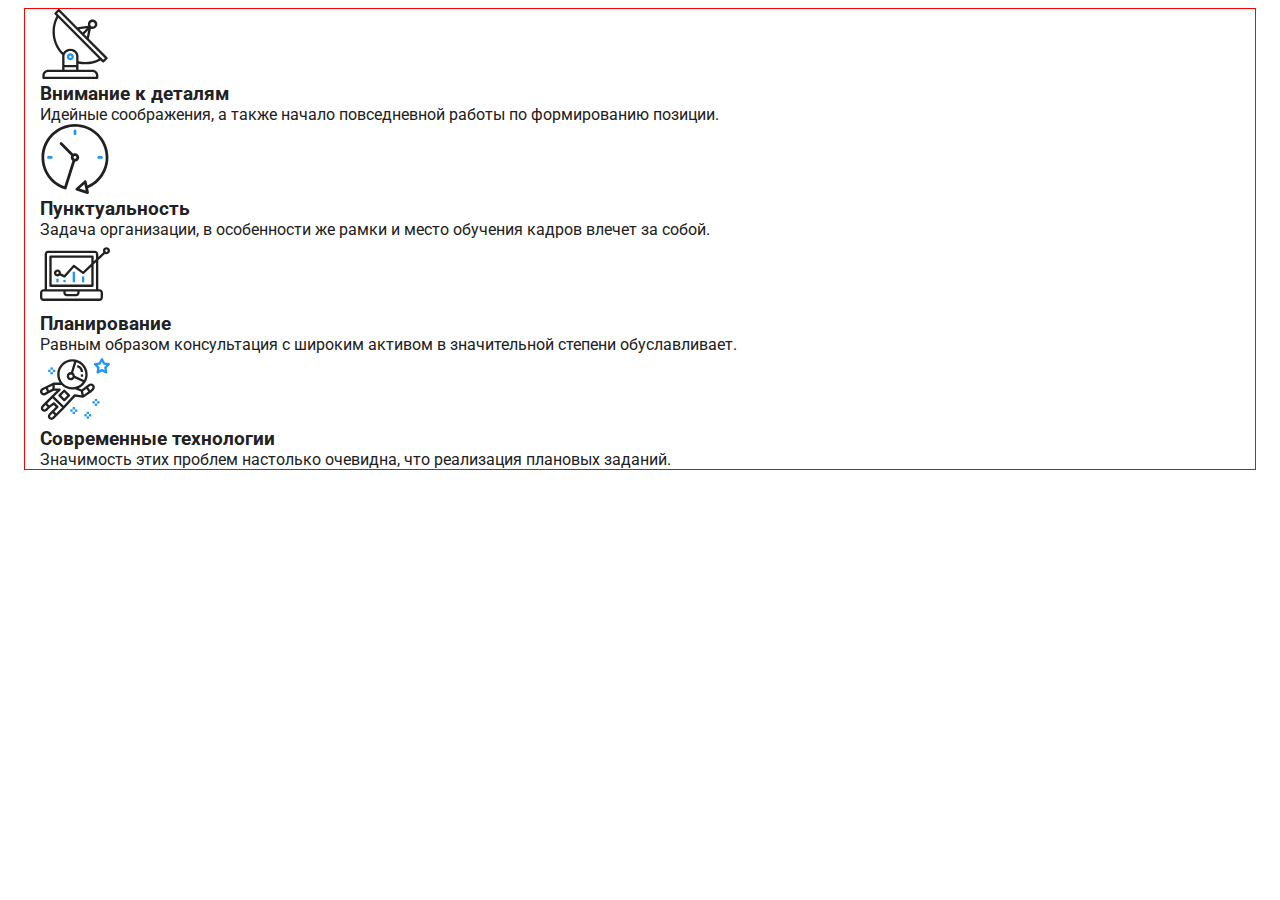
==== index.html @ b708ad06 "Работа" ====
<!DOCTYPE html>
<html lang="en-ru">
  <head>
    <meta charset="UTF-8" />
    <meta http-equiv="X-UA-Compatible" content="IE=edge" />
    <meta name="viewport" content="width=device-width, initial-scale=1.0" />
    <title>Веб студаия</title>
    <link
      rel="stylesheet"
      href="https://cdnjs.cloudflare.com/ajax/libs/modern-normalize/1.0.0/modern-normalize.css"
      integrity="sha512-Zx6MlUMKSVJoQ+83OwhdILe8cSEsCzfqThJd7J/VA2UrK6Ctj85p+xzqfyuNXE5B1k25uUdmJ2OzItbBy9GHAQ=="
      crossorigin="anonymous"
    />
    <link rel="preconnect" href="https://fonts.gstatic.com" />
    <link href="https://fonts.googleapis.com/css2?family=Raleway:wght@700&family=Roboto:wght@400;700&display=swap" rel="stylesheet" />
    <link rel="stylesheet" href="css/main.min.css" />
  </head>
  <body>
    <!--Navigation-->
    <!-- <header class="header">
      
      <div class="conteiner">
        <nav class="navigation">
          <a class="link navigation__logo" href="index.html">Web<span class="navigation__logo-span">Studio</span> </a>
          <ul class="menu__list list">
            <li class="menu__item">
              <a class="link menu__link navigation__current" href="index.html">Студия</a>
            </li>
            <li class="menu__item">
              <a class="link menu__link" href="portofolio.html">Портфолио</a>
            </li>
            <li class="menu__item">
              <a class="link menu__link" href="">Контакты</a>
            </li>
          </ul>
        </nav>
        <ul class="contact__list list">
          <li class="contact__item">
            <a class="link contact__link" href="mailto:info@devstudio.com">
              <svg width="16px" height="12px" class="contact__icon">
                <use href="./images/sprite.svg#icon-envelope-hover"></use>
              </svg>
              info@devstudio.com
            </a>
          </li>
          <li class="contact__item">
            <a class="link contact__link" href="tel:+380961111111">
              <svg width="10px" height="16px" class="contact__icon">
                <use href="./images/sprite.svg#icon-smartphone"></use>
              </svg>
              +38 096 111 11 11</a
            >
          </li>
        </ul>
      </div>
    </header> -->

    <main>
      <!--Hero-->
      <!-- <section class="hero">
        <div class="conteiner">
          <h1 class="hero__heading">Эффективные решения для вашего бизнеса</h1>
          <button class="hero__btn" type="button" data-modal-open>Заказать услугу</button>
        </div>
      </section> -->

      <!-- our qualities-->
      <section class="quality">
        <div class="conteiner">
          <h2 class="visually-hidden">Качаства</h2>
          <ul class="quality__list list">
            <li class="quality__item">
              <div class="quality__tumb">
                <svg width="70" height="70" class="quality__icon">
                  <use href="./images/sprite.svg#icon-antenna-1"></use>
                </svg>
              </div>
              <h3 class="quality__heading">Внимание к деталям</h3>
              <p class="quality__paragraph">Идейные соображения, а также начало повседневной работы по формированию позиции.</p>
            </li>
            <li class="quality__item">
              <div class="quality__tumb">
                <svg width="70" height="70" class="quality__icon">
                  <use href="./images/sprite.svg#icon-clock-1"></use>
                </svg>
              </div>
              <h3 class="quality__heading">Пунктуальность</h3>
              <p class="quality__paragraph">Задача организации, в особенности же рамки и место обучения кадров влечет за собой.</p>
            </li>
            <li class="quality__item">
              <div class="quality__tumb">
                <svg width="70" height="70" class="quality__icon">
                  <use href="./images/sprite.svg#icon-diagram-1"></use>
                </svg>
              </div>
              <h3 class="quality__heading">Планирование</h3>
              <p class="quality__paragraph">Равным образом консультация с широким активом в значительной степени обуславливает.</p>
            </li>
            <li class="quality__item">
              <div class="quality__tumb">
                <svg width="70" height="70" class="quality__icon">
                  <use href="./images/sprite.svg#icon-astronaut-1"></use>
                </svg>
              </div>
              <h3 class="quality__heading">Современные технологии</h3>
              <p class="quality__paragraph">Значимость этих проблем настолько очевидна, что реализация плановых заданий.</p>
            </li>
          </ul>
        </div>
      </section>

      <!--What are we doing< -->
      <!-- <section class="works">
        <div class="conteiner">
          <h2 class="works__title">Чем мы занимаемся</h2>
          <ul class="list works__list">
            <li class="works__item">
              <div class="works__conteiner">
                <img src="images/box1.jpg" alt="Бокс 1" />
                <p class="works__label">Десктопные приложения</p>
              </div>
            </li>
            <li class="works__item">
              <div class="works__conteiner">
                <img src="images/box2.jpg" alt="Бокс 2" />
                <p class="works__label">Мобильные приложения</p>
              </div>
            </li>
            <li class="works__item">
              <div class="works__conteiner">
                <img src="images/box3.jpg" alt="Бокс 3" />
                <p class="works__label">Дизайнерские решения</p>
              </div>
            </li>
          </ul>
        </div>
      </section> -->

      <!--Team-->
      <!-- <section class="team">
        <div class="conteiner">
          <h2 class="team__header">Наша команда</h2>
          <ul class="list team__list">
            <li class="team__item">
              <img src="images/igor.jpg" alt="Игорь Демьяненко Product Designerim" />
              <div class="team__box">
                <h3 class="team__name">Игорь Демьяненко</h3>
                <p class="team__position">Product Designer</p>
                <ul class="social__list list">
                  <li class="social__item">
                    <a href="" class="social__link link">
                      <svg width="20px" height="20px" class="social__icon">
                        <use href="./images/sprite.svg#icon-instagram-2"></use>
                      </svg>
                    </a>
                  </li>
                  <li class="social__item">
                    <a href="" class="social__link link">
                      <svg width="20px" height="20px" class="social__icon">
                        <use href="./images/sprite.svg#icon-twitter-1"></use>
                      </svg>
                    </a>
                  </li>
                  <li class="social__item">
                    <a href="" class="social__link link">
                      <svg width="20px" height="20px" class="social__icon">
                        <use href="./images/sprite.svg#icon-facebook-1"></use>
                      </svg>
                    </a>
                  </li>
                  <li class="social__item">
                    <a href="" class="social__link link">
                      <svg width="20px" height="20px" class="social__icon">
                        <use href="./images/sprite.svg#icon-linkedin-1"></use>
                      </svg>
                    </a>
                  </li>
                </ul>
              </div>
            </li>
            <li class="team__item">
              <img src="images/olga.jpg" alt="Ольга Репина Frontend Developerim" />
              <div class="team__box">
                <h3 class="team__name">Ольга Репина</h3>
                <p class="team__position">Frontend Developer</p>
                <ul class="social__list list">
                  <li class="social__item">
                    <a href="" class="social__link link">
                      <svg width="20px" height="20px" class="social__icon">
                        <use href="./images/sprite.svg#icon-instagram-2"></use>
                      </svg>
                    </a>
                  </li>
                  <li class="social__item">
                    <a href="" class="social__link link">
                      <svg width="20px" height="20px" class="social__icon">
                        <use href="./images/sprite.svg#icon-twitter-1"></use>
                      </svg>
                    </a>
                  </li>
                  <li class="social__item">
                    <a href="" class="social__link link">
                      <svg width="20px" height="20px" class="social__icon">
                        <use href="./images/sprite.svg#icon-facebook-1"></use>
                      </svg>
                    </a>
                  </li>
                  <li class="social__item">
                    <a href="" class="social__link link">
                      <svg width="20px" height="20px" class="social__icon">
                        <use href="./images/sprite.svg#icon-linkedin-1"></use>
                      </svg>
                    </a>
                  </li>
                </ul>
              </div>
            </li>
            <li class="team__item">
              <img src="images/nikolai.jpg" alt="Николай Тарасов Marketingim" />
              <div class="team__box">
                <h3 class="team__name">Николай Тарасов</h3>
                <p class="team__position">Marketing</p>
                <ul class="social__list list">
                  <li class="social__item">
                    <a href="" class="social__link link">
                      <svg width="20px" height="20px" class="social__icon">
                        <use href="./images/sprite.svg#icon-instagram-2"></use>
                      </svg>
                    </a>
                  </li>
                  <li class="social__item">
                    <a href="" class="social__link link">
                      <svg width="20px" height="20px" class="social__icon">
                        <use href="./images/sprite.svg#icon-twitter-1"></use>
                      </svg>
                    </a>
                  </li>
                  <li class="social__item">
                    <a href="" class="social__link link">
                      <svg width="20px" height="20px" class="social__icon">
                        <use href="./images/sprite.svg#icon-facebook-1"></use>
                      </svg>
                    </a>
                  </li>
                  <li class="social__item">
                    <a href="" class="social__link link">
                      <svg width="20px" height="20px" class="social__icon">
                        <use href="./images/sprite.svg#icon-linkedin-1"></use>
                      </svg>
                    </a>
                  </li>
                </ul>
              </div>
            </li>
            <li class="team__item">
              <img src="images/mihail.jpg" alt="Михаил Ермаков UI Designerim" />
              <div class="team__box">
                <h3 class="team__name">Михаил Ермаков</h3>
                <p class="team__position">UI Designer</p>
                <ul class="social__list list">
                  <li class="social__item">
                    <a href="" class="social__link link">
                      <svg width="20px" height="20px" class="social__icon">
                        <use href="./images/sprite.svg#icon-instagram-2"></use>
                      </svg>
                    </a>
                  </li>
                  <li class="social__item">
                    <a href="" class="social__link link">
                      <svg width="20px" height="20px" class="social__icon">
                        <use href="./images/sprite.svg#icon-twitter-1"></use>
                      </svg>
                    </a>
                  </li>
                  <li class="social__item">
                    <a href="" class="social__link link">
                      <svg width="20px" height="20px" class="social__icon">
                        <use href="./images/sprite.svg#icon-facebook-1"></use>
                      </svg>
                    </a>
                  </li>
                  <li class="social__item">
                    <a href="" class="social__link link">
                      <svg width="20px" height="20px" class="social__icon">
                        <use href="./images/sprite.svg#icon-linkedin-1"></use>
                      </svg>
                    </a>
                  </li>
                </ul>
              </div>
            </li>
          </ul>
        </div>
      </section> -->
      <!--CUSTOMERS-->
      <!--  <section class="customers">
        <div class="conteiner">
          <h2 class="customers__heading">Постоянные клиенты</h2>
          <ul class="customers__list list">
            <li>
              <a class="customers__link link" href="">
                <svg width="44px" height="49" class="customers__icon">
                  <use href="./images/sprite.svg#icon-logo-1"></use>
                </svg>
              </a>
            </li>
            <li>
              <a class="customers__link link" href="">
                <svg width="40px" height="52" class="customers__icon">
                  <use href="./images/sprite.svg#icon-logo-2"></use>
                </svg>
              </a>
            </li>
            <li>
              <a class="customers__link link" href="">
                <svg width="41px" height="43" class="customers__icon">
                  <use href="./images/sprite.svg#icon-logo-3"></use>
                </svg>
              </a>
            </li>
            <li>
              <a class="customers__link link" href="">
                <svg width="80px" height="42" class="customers__icon">
                  <use href="./images/sprite.svg#icon-logo-4"></use>
                </svg>
              </a>
            </li>
            <li>
              <a class="customers__link link" href="">
                <svg width="59px" height="47" class="customers__icon">
                  <use href="./images/sprite.svg#icon-logo-5"></use>
                </svg>
              </a>
            </li>
            <li>
              <a class="customers__link link" href="">
                <svg width="89px" height="46" class="customers__icon">
                  <use href="./images/sprite.svg#icon-logo-6"></use>
                </svg>
              </a>
            </li>
          </ul>
        </div>
      </section> -->
    </main>

    <!--Footer-->
    <!-- <footer class="footer">
      <div class="conteiner">
        <div class="logo-footer">
          <a class="link logo-footer__link" href="/index.html">Web<span class="logo-footer__span">Studio</span> </a>
          <address class="address">
            <ul class="list address__list">
              <li class="address__item">
                <a class="link address__map-link" href="https://goo.gl/maps/austRMBX4qjxkUq26">г. Киев, пр-т Леси Украинки, 26 </a>
              </li>
              <li class="address__item">
                <a class="link adress__link" href="mailto:info@devstudio.com">info@devstudio.com </a>
              </li>
              <li class="address__item">
                <a class="link adress__link" href="tel:+380961111111">+38 096 111 11 11</a>
              </li>
            </ul>
          </address>
        </div>

        <div class="footer-social">
          <p class="footer-social__paragraf">присоединяйтесь</p>
          <ul class="footer-social__list list">
            <li class="footer-social__item">
              <a href="" class="footer-social__link link">
                <svg width="20px" height="20px" class="footer-social__icon">
                  <use href="./images/sprite.svg#icon-instagram-2"></use>
                </svg>
              </a>
            </li>
            <li class="footer-social__item">
              <a href="" class="footer-social__link link">
                <svg width="20px" height="20px" class="footer-social__icon">
                  <use href="./images/sprite.svg#icon-twitter-1"></use>
                </svg>
              </a>
            </li>
            <li class="footer-social__item">
              <a href="" class="footer-social__link link">
                <svg width="20px" height="20px" class="footer-social__icon">
                  <use href="./images/sprite.svg#icon-facebook-1"></use>
                </svg>
              </a>
            </li>
            <li class="footer-social__item">
              <a href="" class="footer-social__link link">
                <svg width="20px" height="20px" class="footer-social__icon">
                  <use href="./images/sprite.svg#icon-linkedin-1"></use>
                </svg>
              </a>
            </li>
          </ul>
        </div>

        <form class="footer-form">
          <b class="footer-form__description">Подпишитесь на рассылку</b>
          <label class="footer-form__field">
            <input name="user-email" class="footer-form__input" type="email" placeholder="E-mail" />
          </label>
          <button class="footer-form__btn button" type="submit">
            Подписаться
            <svg width="24px" height="24px" class="footer-form__icon">
              <use href="./images/sprite.svg#icon-icon-send"></use>
            </svg>
          </button>
        </form>
      </div>
    </footer> -->
    <!-- MODAL WINDOW -->
    <div class="backdrop is-hidden" data-modal>
      <div class="modal">
        <button type="button" class="modal-close__btn" data-modal-close>
          <svg width="18px" height="18px" class="modal-close__icon">
            <use href="./images/sprite.svg#icon-close-black-18dp-2-1"></use>
          </svg>
        </button>
        <p class="modal-form__heading">Оставьте свои данные, мы вам перезвоним</p>
        <form class="modal-form" action="#">
          <label class="modal-form__field"
            >Имя
            <span class="modal-form__wrapper">
              <input name="user-name" class="modal-form__input" type="text" required minlength="2" />
              <svg width="18px" height="18px" class="modal-form__icon">
                <use href="./images/sprite.svg#icon-person-black-18dp-1"></use>
              </svg>
            </span>
          </label>
          <label class="modal-form__field"
            >Телефон
            <span class="modal-form__wrapper">
              <input
                name="user-phone"
                class="modal-form__input"
                type="tel"
                required
                pattern="[0-9]{3}-[0-9]{3}-[0-9]{2}-[0-9]{2}"
                title="066-111-11-11"
              />
              <svg width="18px" height="18px" class="modal-form__icon">
                <use href="./images/sprite.svg#icon-phone-black-18dp-1"></use>
              </svg>
            </span>
          </label>
          <label class="modal-form__field"
            >Почта
            <span class="modal-form__wrapper">
              <input name="user-email" class="modal-form__input" type="email" />
              <svg width="18px" height="18px" class="modal-form__icon">
                <use href="./images/sprite.svg#icon-email-black-18dp-1"></use>
              </svg>
            </span>
          </label>
          <label class="modal-form__field"
            >Комментарий
            <textarea class="modal-form__message" name="user-message" placeholder="Введите текст"></textarea>
          </label>
          <input name="user-term" id="user-term" class="modal-form__term visually-hidden" type="checkbox" />
          <label for="user-term" class="modal-form__check-desc">Соглашаюсь с рассылкой и принимаю &nbsp; <a href="">Условия договора</a></label>
          <button class="modal-form__btn button" type="submit">Отправить</button>
        </form>
      </div>
    </div>
    <script src="./js/modal.js"></script>
  </body>
</html>
---- css/main.min.css ----
:root{--main-font-family: Roboto, sans-serif;--main-color: #212121;--second-color: #757575;--blue-color: rgb(33, 150, 243);--white-color: #ffffff;--background-hero-color: #2f303a;--logo-color: #000000;--section-pt-desktop: 94px;--section-pb-desktop: 94px;--section-pt-mobile: 60px;--section-pb-mobile: 60px;--main-icon-color: #afb1b8}.link{text-decoration:none}.list{list-style:none;list-style-type:none}.address{font-style:normal}h1,h2,h3,h4,h5,h6,p{margin:0}ul,ol{padding:0;margin:0}img{display:block;max-width:100%}body{font-family:var(--main-font-family);font-weight:400;color:var(--main-color)}button{border:none}.visually-hidden{position:absolute !important;clip:rect(1px 1px 1px 1px);clip:rect(1px, 1px, 1px, 1px);padding:0 !important;border:0 !important;height:1px !important;width:1px !important;overflow:hidden}.conteiner{padding-left:15px;padding-right:15px;border:solid 1px red}@media screen and (min-width: 480px){.conteiner{width:480px;margin:0 auto}}@media screen and (min-width: 768px){.conteiner{width:768px}}@media screen and (min-width: 1200px){.conteiner{width:1200px}}.header{padding-top:25px;padding-bottom:25px}.header_portfolio::after{content:'';position:absolute;width:100%;left:0px;top:80px;border:1px solid #ececec}.header .conteiner{display:flex;align-items:center}.navigation{display:flex;align-items:center}.menu__list .navigation__current{position:relative;color:var(--blue-color)}.navigation__current::after{content:'';position:absolute;left:0px;bottom:-30px;width:100%;height:4px;background:#2196f3;border-radius:2px}.menu__list{display:flex}.menu__item:not(:last-child){margin-right:50px}.menu__link{font-weight:500;font-size:14px;line-height:1.14;letter-spacing:0.02em;color:var(--main-color);transition:color,250ms cubic-bezier(0.4, 0, 0.2, 1)}.menu__link:focus,.menu__link:hover,.menu__link:active{color:var(--blue-color)}.navigation__logo{font-family:Raleway;font-style:normal;font-weight:bold;font-size:26px;line-height:1.2;letter-spacing:0.03em;color:var(--blue-color);margin-right:93px}.navigation__logo-span{color:var(--logo-color)}.contact__list{display:flex;margin-left:auto}.contact__item:not(:last-child){margin-right:50px}.contact__link{display:flex;justify-content:center;align-items:center;font-weight:500;font-size:14px;line-height:1.14;letter-spacing:0.02em;color:var(--second-color);transition:color 250ms cubic-bezier(0.4, 0, 0.2, 1)}.contact__link:hover .contact__icon,.contact__link:focus .contact__icon{fill:var(--blue-color)}.contact__link:focus,.contact__link:hover{color:var(--blue-color)}.contact__icon{margin-right:10px;fill:var(--second-color);transition:fill 250ms cubic-bezier(0.4, 0, 0.2, 1)}.hero{background-color:var(--background-hero-color);background-image:linear-gradient(rgba(47,48,58,0.4), rgba(47,48,58,0.4)),url(../images/hero.jpg);background-repeat:no-repeat;background-size:cover;padding-top:200px;padding-bottom:200px}.hero .conteiner{text-align:center}.hero__heading{font-weight:900;font-size:44px;line-height:1.36;text-align:center;letter-spacing:0.06em;text-transform:uppercase;color:var(--white-color);max-width:696px;margin:auto}.hero__btn{min-width:200px;font-family:var(--main-font-family);font-weight:bold;font-size:16px;line-height:1.875;letter-spacing:0.06em;color:var(--white-color);border-radius:4px;padding:10px 32px;margin-top:30px;cursor:pointer;background-color:var(--blue-color);transition:background 250ms cubic-bezier(0.4, 0, 0.2, 1),box-shadow 250ms cubic-bezier(0.4, 0, 0.2, 1)}.hero__btn:focus,.hero__btn:hover{background:#1166ac;box-shadow:0px 4px 4px rgba(0,0,0,0.15)}.quality{padding-top:var(--section-pt);padding-bottom:var(--section-pb)}.works{padding-bottom:var(--section-pb)}.works__list{display:flex;margin-left:-30px;margin-top:-30px}.works__item{flex-basis:calc(100% / 3 - 30px);margin-left:30px;margin-top:30px}.works__conteiner{display:flex;position:relative}.works__label{position:absolute;left:0px;bottom:0px;width:100%;padding-top:27px;padding-bottom:27px;background:rgba(47,48,58,0.8);font-family:var(--main-font-family);font-weight:bold;font-size:14px;line-height:1.14;text-align:center;letter-spacing:0.03em;text-transform:uppercase;color:var(--white-color)}.works__title{font-weight:bold;font-size:36px;line-height:1.16;text-align:center;letter-spacing:0.03em;color:var(--main-color);margin-bottom:50px}.team{background:#f5f4fa;padding-top:var(--section-pt);padding-bottom:var(--section-pb)}.team__header{font-weight:bold;font-size:36px;line-height:1.16;text-align:center;letter-spacing:0.03em;color:var(--main-color);margin-bottom:50px}.team__list{display:flex;margin-left:-30px;margin-top:-30px}.team__item{flex-basis:calc(100% / 3 - 30px);margin-left:30px;margin-top:30px;background:var(--white-color);box-shadow:0px 1px 3px rgba(0,0,0,0.12),0px 1px 1px rgba(0,0,0,0.14),0px 2px 1px rgba(0,0,0,0.2);border-radius:0px 0px 4px 4px}.team__name{font-weight:500;font-size:16px;line-height:1.18;text-align:center;letter-spacing:0.03em;color:var(--main-color);margin-bottom:10px}.team__position{font-weight:normal;font-size:16px;line-height:1.18;text-align:center;letter-spacing:0.03em;color:var(--second-color);margin-bottom:16px}.team__box{padding:30px 32px}.social__list{display:flex;align-content:center;justify-content:space-between}.social__link{display:flex;justify-content:center;align-items:center;width:44px;height:44px;border-radius:50%;background-color:var(--white-color);transition:background-color 250ms cubic-bezier(0.4, 0, 0.2, 1)}.social__link:hover,.social__link:focus{background-color:var(--blue-color)}.social__link:hover .social__icon,.social__link:focus .social__icon{fill:var(--white-color)}.social__icon{fill:var(--main-icon-color);transition:fill 250ms cubic-bezier(0.4, 0, 0.2, 1)}.customers .conteiner{padding-top:var(--section-pt);padding-bottom:var(--section-pb)}.customers__heading{font-family:var(--main-font-family);font-weight:bold;font-size:36px;line-height:1.17;text-align:center;letter-spacing:0.03em;color:var(--logo-color);margin-bottom:50px}.customers__list{display:flex;justify-content:space-between;align-items:center}.customers__link{display:flex;justify-content:center;align-items:center;width:170px;height:90px;left:215px;top:2493px;border:1px solid #afb1b8;border-radius:4px;transition:border 250ms cubic-bezier(0.4, 0, 0.2, 1)}.customers__link:hover,.customers__link:focus{border:1px solid #2196f3}.customers__link:hover .customers__icon,.customers__link:focus .customers__icon{fill:#2196f3}.customers__icon{fill:#afb1b8;transition:fill 250ms cubic-bezier(0.4, 0, 0.2, 1)}.footer{padding-top:60px;padding-bottom:60px}.footer .conteiner{display:flex;align-items:baseline}.footer-item:not(:last-child){margin-bottom:9px}.footer{background-color:var(--background-hero-color)}.logo-footer__link{display:block;margin-bottom:20px;font-family:Raleway;font-style:normal;font-weight:bold;font-size:26px;line-height:1.2;letter-spacing:0.03em;color:var(--blue-color)}.logo-footer__span{color:var(--white-color)}.adress__link{font-weight:normal;font-size:14px;line-height:1.71;letter-spacing:0.03em;color:rgba(255,255,255,0.6)}.address__map-link{font-weight:normal;font-size:14px;line-height:1.71;letter-spacing:0.03em;color:var(--white-color)}.footer-social{margin-left:70px}.footer-social__list{display:flex}.footer-social__list:not(:last-child){margin-right:10px}.footer-social__item:not(:last-child){margin-right:10px}.footer-social__paragraf{font-family:var(--main-font-family);font-weight:bold;font-size:14px;line-height:1.14;letter-spacing:0.03em;text-transform:uppercase;color:var(--white-color);margin-bottom:16px}.footer-social__icon{fill:var(--white-color);transition:fill 250ms cubic-bezier(0.4, 0, 0.2, 1)}.footer-social__link{display:flex;justify-content:center;align-items:center;width:44px;height:44px;border-radius:50%;background:rgba(255,255,255,0.1);transition:background-color 250ms cubic-bezier(0.4, 0, 0.2, 1)}.footer-social__link:focus,.footer-social__link:hover{background-color:var(--blue-color)}.footer-social__link:focus .social-footer__icon,.footer-social__link:hover .social-footer__icon{fill:var(--white-color)}.footer-form{display:flex;flex-wrap:wrap;max-width:570px;margin-left:94px}.footer-form__description{font-family:var(--main-font-family);font-weight:bold;text-transform:uppercase;font-size:14px;line-height:1.14;letter-spacing:0.03em;color:var(--white-color);margin-bottom:20px}.footer-form__input{width:358px;height:50px;border:1px solid rgba(255,255,255,0.3);box-sizing:border-box;filter:drop-shadow(0px 4px 4px rgba(0,0,0,0.15));border-radius:4px;background-color:transparent;outline:none;padding:15px 16px;color:var(--white-color)}.footer-form__input::placeholder{font-family:var(--main-font-family);font-weight:normal;font-size:16px;line-height:1.25;letter-spacing:0.03em;color:rgba(255,255,255,0.6)}.footer-form__btn{display:flex;align-items:center;max-width:200px;font-family:var(--main-font-family);font-weight:bold;font-size:16px;line-height:1.87;letter-spacing:0.06em;color:var(--white-color);background:var(--blue-color);border-radius:4px;padding:10px 28px;cursor:pointer;margin-left:12px;transition:background-color,250ms cubic-bezier(0.4, 0, 0.2, 1),box-shadow 250ms cubic-bezier(0.4, 0, 0.2, 1)}.footer-form__btn:focus,.footer-form__btn:hover{background-color:#1166ac;box-shadow:0px 4px 4px rgba(0,0,0,0.15)}.footer-form__icon{fill:var(--white-color);margin-left:10px}.backdrop{position:fixed;left:0;top:0;width:100vw;height:100vh;background-color:rgba(0,0,0,0.2);transition:background-color,250ms cubic-bezier(0.4, 0, 0.2, 1)}.modal{display:flex;flex-direction:column;position:absolute;top:50%;left:50%;transform:translate(-50%, -50%);width:528px;height:580px;padding:40px 40px;background:var(--white-color);box-shadow:0px 1px 3px rgba(0,0,0,0.12),0px 1px 1px rgba(0,0,0,0.14),0px 2px 1px rgba(0,0,0,0.2);border-radius:4px}.modal-close__btn{position:absolute;top:8px;right:8px;width:30px;height:30px;padding:0;background-color:var(--white-color);cursor:pointer;border-radius:50%;border:transparent;border:1px solid rgba(0,0,0,0.1);box-sizing:border-box}.modal-close__btn:hover{fill:var(--blue-color)}.modal-close__btn:focus{fill:var(--blue-color);outline:none}.modal-close__icon{position:absolute;left:50%;top:50%;transform:translate(-50%, -50%)}.is-hidden{opacity:0;visibility:hidden;pointer-events:none}.modal-form__heading{padding-bottom:12px;font-family:var(--main-font-family);font-weight:bold;font-size:20px;line-height:1.15;text-align:center;letter-spacing:0.03em;color:var(--logo-color)}.modal-form__input{width:100%;height:40px;border:1px solid rgba(33,33,33,0.2);border-radius:4px;padding-left:42px;outline:none;transition:border-color,250ms cubic-bezier(0.4, 0, 0.2, 1)}.modal-form__input:focus{border-color:var(--blue-color)}.modal-form__input:focus+.modal-form__icon{fill:var(--blue-color)}.modal-form{display:flex;flex-direction:column}.modal-form__field{font-family:var(--main-font-family);font-weight:normal;font-size:12px;line-height:1.16;letter-spacing:0.01em;color:#757575;margin-bottom:10px}.modal-form__wrapper{display:block;position:relative;margin-top:4px}.modal-form__icon{position:absolute;left:12px;top:50%;transform:translateY(-50%);transform:fill 250ms cubic-bezier(0.4, 0, 0.2, 1)}.modal-form__check-desc{display:flex;align-items:center;font-family:var(--main-font-family);font-weight:normal;font-size:14px;line-height:2;letter-spacing:0.03em;color:var(--second-color);margin-bottom:30px}.modal-form__check-desc::before{display:block;content:'';width:16px;height:15px;border:2px solid #212121;border-radius:2px;margin-right:8px}.modal-form__term:checked+.modal-form__check-desc::before{border-color:var(--blue-color);background-image:url(../images/Vector.svg);background-color:var(--blue-color);background-origin:padding-box;background-size:contain;background-position-y:center}.modal-form__term:focus+.modal-form__check-desc::before{border-color:var(--blue-color)}.modal-form__message{width:100%;height:120px;border:1px solid rgba(33,33,33,0.2);border-radius:4px;padding:12px 16px;resize:none;outline:none;transition:border-color,250ms cubic-bezier(0.4, 0, 0.2, 1)}.modal-form__message:focus{border-color:var(--blue-color)}.modal-form__message::placeholder{font-family:var(--main-font-family);font-weight:normal;font-size:12px;line-height:1.16;letter-spacing:0.01em;color:rgba(117,117,117,0.5)}.modal-form__btn{align-self:center;min-width:200px;font-family:var(--main-font-family);font-weight:bold;font-size:16px;line-height:1.87;letter-spacing:0.06em;color:var(--white-color);background:var(--blue-color);border-radius:4px;padding:10px 56px;cursor:pointer;transition:background-color,250ms cubic-bezier(0.4, 0, 0.2, 1),box-shadow 250ms cubic-bezier(0.4, 0, 0.2, 1)}.modal-form__btn:focus,.modal-form__btn:hover{box-shadow:0px 4px 4px rgba(0,0,0,0.15);background-color:#1166ac}.filter{padding-top:var(--section-pt);padding-bottom:var(--section-pb)}.filter__list{margin-bottom:50px}.filter__item:not(:first-child){margin-left:8px}.filter__list{display:flex;justify-content:center}.filter__btn{min-width:73px;font-weight:500;font-size:16px;line-height:1.6;text-align:center;letter-spacing:0.03em;color:var(--main-color);background:#f5f4fa;border-radius:4px;padding:6px 22px;transition:background-color 250ms cubic-bezier(0.4, 0, 0.2, 1),color 250ms cubic-bezier(0.4, 0, 0.2, 1),box-shadow 250ms cubic-bezier(0.4, 0, 0.2, 1)}.filter__btn:focus,.filter__btn:hover{background:var(--blue-color);color:var(--white-color);box-shadow:0px 3px 1px rgba(0,0,0,0.1),0px 1px 2px rgba(0,0,0,0.08),0px 2px 2px rgba(0,0,0,0.12);cursor:pointer}.cards{display:flex;flex-wrap:wrap;margin-left:-30px;margin-top:-30px}.cards__item{flex-basis:calc(100% / 3 - 30px);margin-left:30px;margin-top:30px;transition:box-shadow 250ms cubic-bezier(0.4, 0, 0.2, 1)}.cards__link{display:inline-block;transition:box-shadow 250ms cubic-bezier(0.4, 0, 0.2, 1)}.cards__link:hover,.cards__link:focus{box-shadow:0px 4px 4px rgba(0,0,0,0.25)}.cards__link:hover .overlay__text,.cards__link:focus .overlay__text{transform:translateY(0%)}.cards__overlay{position:relative;overflow:hidden}.overlay__text{height:100%;position:absolute;left:0px;top:0px;padding:63px 24px;font-family:var(--main-font-family);font-weight:normal;font-size:18px;line-height:1.6;letter-spacing:0.03em;color:var(--white-color);background:rgba(33,150,243,0.9);transform:translateY(100%);transition:transform 250ms cubic-bezier(0.4, 0, 0.2, 1)}.cards__text{padding:20px 24px;border:1px solid #eeeeee}.cards__heading{font-family:var(--main-font-family);font-weight:bold;font-size:18px;line-height:2;letter-spacing:0.06em;color:var(--main-color);margin-top:20px;margin-bottom:0px}.cards__paragraph{font-family:var(--main-font-family);font-weight:normal;font-size:16px;line-height:1.9;letter-spacing:0.03em;color:var(--second-color);margin-top:4px}
/*# sourceMappingURL=main.min.css.map */
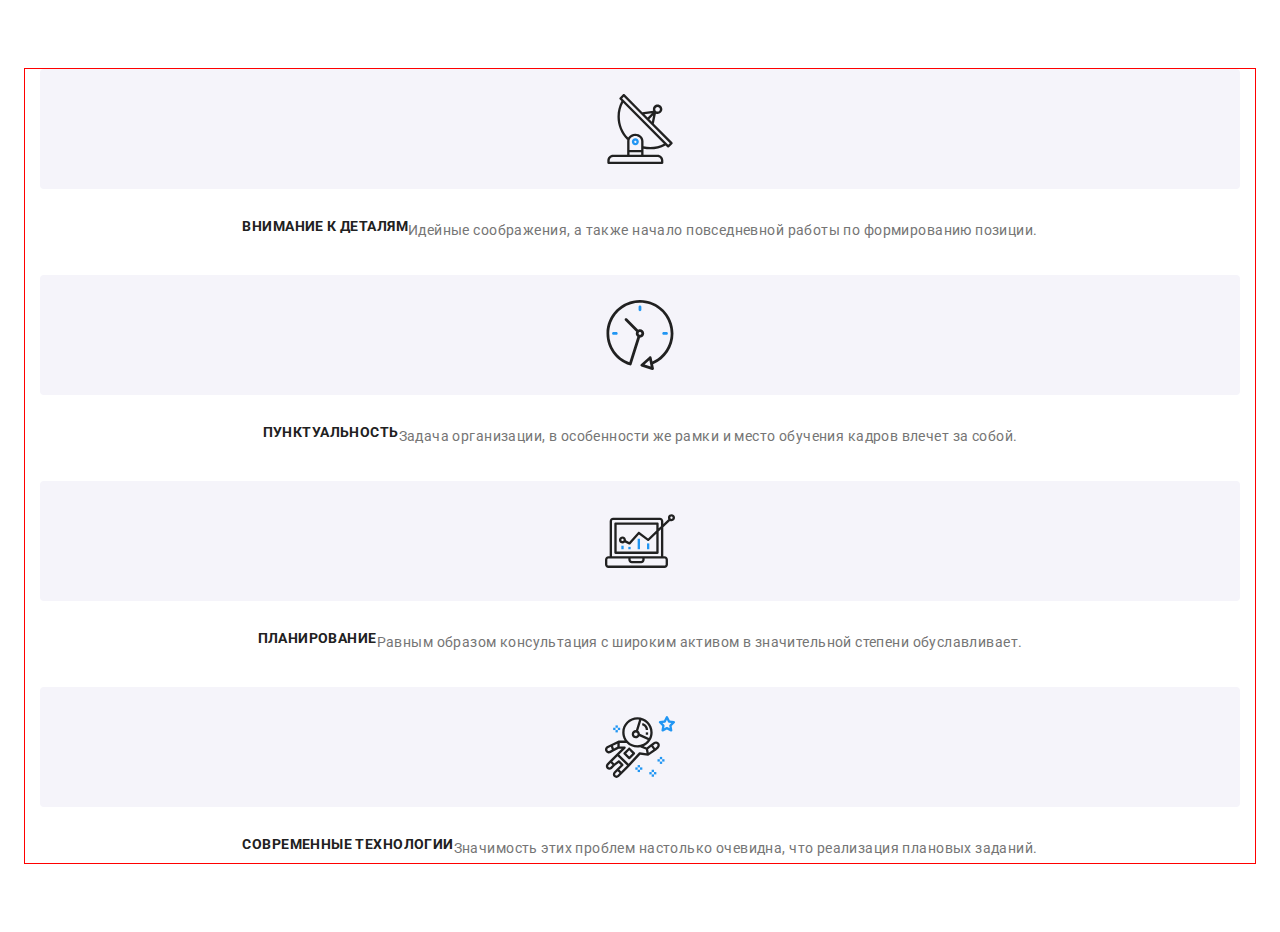
==== commit 189193ea: "quality section-mobile" ====
--- a/index.html
+++ b/index.html
@@ -75,8 +75,10 @@
                   <use href="./images/sprite.svg#icon-antenna-1"></use>
                 </svg>
               </div>
-              <h3 class="quality__heading">Внимание к деталям</h3>
-              <p class="quality__paragraph">Идейные соображения, а также начало повседневной работы по формированию позиции.</p>
+              <div class="quality__text-box">
+                <h3 class="quality__heading">Внимание к деталям</h3>
+                <p class="quality__paragraph">Идейные соображения, а также начало повседневной работы по формированию позиции.</p>
+              </div>
             </li>
             <li class="quality__item">
               <div class="quality__tumb">
@@ -84,8 +86,10 @@
                   <use href="./images/sprite.svg#icon-clock-1"></use>
                 </svg>
               </div>
-              <h3 class="quality__heading">Пунктуальность</h3>
-              <p class="quality__paragraph">Задача организации, в особенности же рамки и место обучения кадров влечет за собой.</p>
+              <div class="quality__text-box">
+                <h3 class="quality__heading">Пунктуальность</h3>
+                <p class="quality__paragraph">Задача организации, в особенности же рамки и место обучения кадров влечет за собой.</p>
+              </div>
             </li>
             <li class="quality__item">
               <div class="quality__tumb">
@@ -93,8 +97,11 @@
                   <use href="./images/sprite.svg#icon-diagram-1"></use>
                 </svg>
               </div>
-              <h3 class="quality__heading">Планирование</h3>
-              <p class="quality__paragraph">Равным образом консультация с широким активом в значительной степени обуславливает.</p>
+              <div class="quality__text-box">
+                <div class="quality__text-box"></div>
+                <h3 class="quality__heading">Планирование</h3>
+                <p class="quality__paragraph">Равным образом консультация с широким активом в значительной степени обуславливает.</p>
+              </div>
             </li>
             <li class="quality__item">
               <div class="quality__tumb">
@@ -102,8 +109,10 @@
                   <use href="./images/sprite.svg#icon-astronaut-1"></use>
                 </svg>
               </div>
-              <h3 class="quality__heading">Современные технологии</h3>
-              <p class="quality__paragraph">Значимость этих проблем настолько очевидна, что реализация плановых заданий.</p>
+              <div class="quality__text-box">
+                <h3 class="quality__heading">Современные технологии</h3>
+                <p class="quality__paragraph">Значимость этих проблем настолько очевидна, что реализация плановых заданий.</p>
+              </div>
             </li>
           </ul>
         </div>
--- a/css/main.min.css
+++ b/css/main.min.css
@@ -1,2 +1,2 @@
-:root{--main-font-family: Roboto, sans-serif;--main-color: #212121;--second-color: #757575;--blue-color: rgb(33, 150, 243);--white-color: #ffffff;--background-hero-color: #2f303a;--logo-color: #000000;--section-pt-desktop: 94px;--section-pb-desktop: 94px;--section-pt-mobile: 60px;--section-pb-mobile: 60px;--main-icon-color: #afb1b8}.link{text-decoration:none}.list{list-style:none;list-style-type:none}.address{font-style:normal}h1,h2,h3,h4,h5,h6,p{margin:0}ul,ol{padding:0;margin:0}img{display:block;max-width:100%}body{font-family:var(--main-font-family);font-weight:400;color:var(--main-color)}button{border:none}.visually-hidden{position:absolute !important;clip:rect(1px 1px 1px 1px);clip:rect(1px, 1px, 1px, 1px);padding:0 !important;border:0 !important;height:1px !important;width:1px !important;overflow:hidden}.conteiner{padding-left:15px;padding-right:15px;border:solid 1px red}@media screen and (min-width: 480px){.conteiner{width:480px;margin:0 auto}}@media screen and (min-width: 768px){.conteiner{width:768px}}@media screen and (min-width: 1200px){.conteiner{width:1200px}}.header{padding-top:25px;padding-bottom:25px}.header_portfolio::after{content:'';position:absolute;width:100%;left:0px;top:80px;border:1px solid #ececec}.header .conteiner{display:flex;align-items:center}.navigation{display:flex;align-items:center}.menu__list .navigation__current{position:relative;color:var(--blue-color)}.navigation__current::after{content:'';position:absolute;left:0px;bottom:-30px;width:100%;height:4px;background:#2196f3;border-radius:2px}.menu__list{display:flex}.menu__item:not(:last-child){margin-right:50px}.menu__link{font-weight:500;font-size:14px;line-height:1.14;letter-spacing:0.02em;color:var(--main-color);transition:color,250ms cubic-bezier(0.4, 0, 0.2, 1)}.menu__link:focus,.menu__link:hover,.menu__link:active{color:var(--blue-color)}.navigation__logo{font-family:Raleway;font-style:normal;font-weight:bold;font-size:26px;line-height:1.2;letter-spacing:0.03em;color:var(--blue-color);margin-right:93px}.navigation__logo-span{color:var(--logo-color)}.contact__list{display:flex;margin-left:auto}.contact__item:not(:last-child){margin-right:50px}.contact__link{display:flex;justify-content:center;align-items:center;font-weight:500;font-size:14px;line-height:1.14;letter-spacing:0.02em;color:var(--second-color);transition:color 250ms cubic-bezier(0.4, 0, 0.2, 1)}.contact__link:hover .contact__icon,.contact__link:focus .contact__icon{fill:var(--blue-color)}.contact__link:focus,.contact__link:hover{color:var(--blue-color)}.contact__icon{margin-right:10px;fill:var(--second-color);transition:fill 250ms cubic-bezier(0.4, 0, 0.2, 1)}.hero{background-color:var(--background-hero-color);background-image:linear-gradient(rgba(47,48,58,0.4), rgba(47,48,58,0.4)),url(../images/hero.jpg);background-repeat:no-repeat;background-size:cover;padding-top:200px;padding-bottom:200px}.hero .conteiner{text-align:center}.hero__heading{font-weight:900;font-size:44px;line-height:1.36;text-align:center;letter-spacing:0.06em;text-transform:uppercase;color:var(--white-color);max-width:696px;margin:auto}.hero__btn{min-width:200px;font-family:var(--main-font-family);font-weight:bold;font-size:16px;line-height:1.875;letter-spacing:0.06em;color:var(--white-color);border-radius:4px;padding:10px 32px;margin-top:30px;cursor:pointer;background-color:var(--blue-color);transition:background 250ms cubic-bezier(0.4, 0, 0.2, 1),box-shadow 250ms cubic-bezier(0.4, 0, 0.2, 1)}.hero__btn:focus,.hero__btn:hover{background:#1166ac;box-shadow:0px 4px 4px rgba(0,0,0,0.15)}.quality{padding-top:var(--section-pt);padding-bottom:var(--section-pb)}.works{padding-bottom:var(--section-pb)}.works__list{display:flex;margin-left:-30px;margin-top:-30px}.works__item{flex-basis:calc(100% / 3 - 30px);margin-left:30px;margin-top:30px}.works__conteiner{display:flex;position:relative}.works__label{position:absolute;left:0px;bottom:0px;width:100%;padding-top:27px;padding-bottom:27px;background:rgba(47,48,58,0.8);font-family:var(--main-font-family);font-weight:bold;font-size:14px;line-height:1.14;text-align:center;letter-spacing:0.03em;text-transform:uppercase;color:var(--white-color)}.works__title{font-weight:bold;font-size:36px;line-height:1.16;text-align:center;letter-spacing:0.03em;color:var(--main-color);margin-bottom:50px}.team{background:#f5f4fa;padding-top:var(--section-pt);padding-bottom:var(--section-pb)}.team__header{font-weight:bold;font-size:36px;line-height:1.16;text-align:center;letter-spacing:0.03em;color:var(--main-color);margin-bottom:50px}.team__list{display:flex;margin-left:-30px;margin-top:-30px}.team__item{flex-basis:calc(100% / 3 - 30px);margin-left:30px;margin-top:30px;background:var(--white-color);box-shadow:0px 1px 3px rgba(0,0,0,0.12),0px 1px 1px rgba(0,0,0,0.14),0px 2px 1px rgba(0,0,0,0.2);border-radius:0px 0px 4px 4px}.team__name{font-weight:500;font-size:16px;line-height:1.18;text-align:center;letter-spacing:0.03em;color:var(--main-color);margin-bottom:10px}.team__position{font-weight:normal;font-size:16px;line-height:1.18;text-align:center;letter-spacing:0.03em;color:var(--second-color);margin-bottom:16px}.team__box{padding:30px 32px}.social__list{display:flex;align-content:center;justify-content:space-between}.social__link{display:flex;justify-content:center;align-items:center;width:44px;height:44px;border-radius:50%;background-color:var(--white-color);transition:background-color 250ms cubic-bezier(0.4, 0, 0.2, 1)}.social__link:hover,.social__link:focus{background-color:var(--blue-color)}.social__link:hover .social__icon,.social__link:focus .social__icon{fill:var(--white-color)}.social__icon{fill:var(--main-icon-color);transition:fill 250ms cubic-bezier(0.4, 0, 0.2, 1)}.customers .conteiner{padding-top:var(--section-pt);padding-bottom:var(--section-pb)}.customers__heading{font-family:var(--main-font-family);font-weight:bold;font-size:36px;line-height:1.17;text-align:center;letter-spacing:0.03em;color:var(--logo-color);margin-bottom:50px}.customers__list{display:flex;justify-content:space-between;align-items:center}.customers__link{display:flex;justify-content:center;align-items:center;width:170px;height:90px;left:215px;top:2493px;border:1px solid #afb1b8;border-radius:4px;transition:border 250ms cubic-bezier(0.4, 0, 0.2, 1)}.customers__link:hover,.customers__link:focus{border:1px solid #2196f3}.customers__link:hover .customers__icon,.customers__link:focus .customers__icon{fill:#2196f3}.customers__icon{fill:#afb1b8;transition:fill 250ms cubic-bezier(0.4, 0, 0.2, 1)}.footer{padding-top:60px;padding-bottom:60px}.footer .conteiner{display:flex;align-items:baseline}.footer-item:not(:last-child){margin-bottom:9px}.footer{background-color:var(--background-hero-color)}.logo-footer__link{display:block;margin-bottom:20px;font-family:Raleway;font-style:normal;font-weight:bold;font-size:26px;line-height:1.2;letter-spacing:0.03em;color:var(--blue-color)}.logo-footer__span{color:var(--white-color)}.adress__link{font-weight:normal;font-size:14px;line-height:1.71;letter-spacing:0.03em;color:rgba(255,255,255,0.6)}.address__map-link{font-weight:normal;font-size:14px;line-height:1.71;letter-spacing:0.03em;color:var(--white-color)}.footer-social{margin-left:70px}.footer-social__list{display:flex}.footer-social__list:not(:last-child){margin-right:10px}.footer-social__item:not(:last-child){margin-right:10px}.footer-social__paragraf{font-family:var(--main-font-family);font-weight:bold;font-size:14px;line-height:1.14;letter-spacing:0.03em;text-transform:uppercase;color:var(--white-color);margin-bottom:16px}.footer-social__icon{fill:var(--white-color);transition:fill 250ms cubic-bezier(0.4, 0, 0.2, 1)}.footer-social__link{display:flex;justify-content:center;align-items:center;width:44px;height:44px;border-radius:50%;background:rgba(255,255,255,0.1);transition:background-color 250ms cubic-bezier(0.4, 0, 0.2, 1)}.footer-social__link:focus,.footer-social__link:hover{background-color:var(--blue-color)}.footer-social__link:focus .social-footer__icon,.footer-social__link:hover .social-footer__icon{fill:var(--white-color)}.footer-form{display:flex;flex-wrap:wrap;max-width:570px;margin-left:94px}.footer-form__description{font-family:var(--main-font-family);font-weight:bold;text-transform:uppercase;font-size:14px;line-height:1.14;letter-spacing:0.03em;color:var(--white-color);margin-bottom:20px}.footer-form__input{width:358px;height:50px;border:1px solid rgba(255,255,255,0.3);box-sizing:border-box;filter:drop-shadow(0px 4px 4px rgba(0,0,0,0.15));border-radius:4px;background-color:transparent;outline:none;padding:15px 16px;color:var(--white-color)}.footer-form__input::placeholder{font-family:var(--main-font-family);font-weight:normal;font-size:16px;line-height:1.25;letter-spacing:0.03em;color:rgba(255,255,255,0.6)}.footer-form__btn{display:flex;align-items:center;max-width:200px;font-family:var(--main-font-family);font-weight:bold;font-size:16px;line-height:1.87;letter-spacing:0.06em;color:var(--white-color);background:var(--blue-color);border-radius:4px;padding:10px 28px;cursor:pointer;margin-left:12px;transition:background-color,250ms cubic-bezier(0.4, 0, 0.2, 1),box-shadow 250ms cubic-bezier(0.4, 0, 0.2, 1)}.footer-form__btn:focus,.footer-form__btn:hover{background-color:#1166ac;box-shadow:0px 4px 4px rgba(0,0,0,0.15)}.footer-form__icon{fill:var(--white-color);margin-left:10px}.backdrop{position:fixed;left:0;top:0;width:100vw;height:100vh;background-color:rgba(0,0,0,0.2);transition:background-color,250ms cubic-bezier(0.4, 0, 0.2, 1)}.modal{display:flex;flex-direction:column;position:absolute;top:50%;left:50%;transform:translate(-50%, -50%);width:528px;height:580px;padding:40px 40px;background:var(--white-color);box-shadow:0px 1px 3px rgba(0,0,0,0.12),0px 1px 1px rgba(0,0,0,0.14),0px 2px 1px rgba(0,0,0,0.2);border-radius:4px}.modal-close__btn{position:absolute;top:8px;right:8px;width:30px;height:30px;padding:0;background-color:var(--white-color);cursor:pointer;border-radius:50%;border:transparent;border:1px solid rgba(0,0,0,0.1);box-sizing:border-box}.modal-close__btn:hover{fill:var(--blue-color)}.modal-close__btn:focus{fill:var(--blue-color);outline:none}.modal-close__icon{position:absolute;left:50%;top:50%;transform:translate(-50%, -50%)}.is-hidden{opacity:0;visibility:hidden;pointer-events:none}.modal-form__heading{padding-bottom:12px;font-family:var(--main-font-family);font-weight:bold;font-size:20px;line-height:1.15;text-align:center;letter-spacing:0.03em;color:var(--logo-color)}.modal-form__input{width:100%;height:40px;border:1px solid rgba(33,33,33,0.2);border-radius:4px;padding-left:42px;outline:none;transition:border-color,250ms cubic-bezier(0.4, 0, 0.2, 1)}.modal-form__input:focus{border-color:var(--blue-color)}.modal-form__input:focus+.modal-form__icon{fill:var(--blue-color)}.modal-form{display:flex;flex-direction:column}.modal-form__field{font-family:var(--main-font-family);font-weight:normal;font-size:12px;line-height:1.16;letter-spacing:0.01em;color:#757575;margin-bottom:10px}.modal-form__wrapper{display:block;position:relative;margin-top:4px}.modal-form__icon{position:absolute;left:12px;top:50%;transform:translateY(-50%);transform:fill 250ms cubic-bezier(0.4, 0, 0.2, 1)}.modal-form__check-desc{display:flex;align-items:center;font-family:var(--main-font-family);font-weight:normal;font-size:14px;line-height:2;letter-spacing:0.03em;color:var(--second-color);margin-bottom:30px}.modal-form__check-desc::before{display:block;content:'';width:16px;height:15px;border:2px solid #212121;border-radius:2px;margin-right:8px}.modal-form__term:checked+.modal-form__check-desc::before{border-color:var(--blue-color);background-image:url(../images/Vector.svg);background-color:var(--blue-color);background-origin:padding-box;background-size:contain;background-position-y:center}.modal-form__term:focus+.modal-form__check-desc::before{border-color:var(--blue-color)}.modal-form__message{width:100%;height:120px;border:1px solid rgba(33,33,33,0.2);border-radius:4px;padding:12px 16px;resize:none;outline:none;transition:border-color,250ms cubic-bezier(0.4, 0, 0.2, 1)}.modal-form__message:focus{border-color:var(--blue-color)}.modal-form__message::placeholder{font-family:var(--main-font-family);font-weight:normal;font-size:12px;line-height:1.16;letter-spacing:0.01em;color:rgba(117,117,117,0.5)}.modal-form__btn{align-self:center;min-width:200px;font-family:var(--main-font-family);font-weight:bold;font-size:16px;line-height:1.87;letter-spacing:0.06em;color:var(--white-color);background:var(--blue-color);border-radius:4px;padding:10px 56px;cursor:pointer;transition:background-color,250ms cubic-bezier(0.4, 0, 0.2, 1),box-shadow 250ms cubic-bezier(0.4, 0, 0.2, 1)}.modal-form__btn:focus,.modal-form__btn:hover{box-shadow:0px 4px 4px rgba(0,0,0,0.15);background-color:#1166ac}.filter{padding-top:var(--section-pt);padding-bottom:var(--section-pb)}.filter__list{margin-bottom:50px}.filter__item:not(:first-child){margin-left:8px}.filter__list{display:flex;justify-content:center}.filter__btn{min-width:73px;font-weight:500;font-size:16px;line-height:1.6;text-align:center;letter-spacing:0.03em;color:var(--main-color);background:#f5f4fa;border-radius:4px;padding:6px 22px;transition:background-color 250ms cubic-bezier(0.4, 0, 0.2, 1),color 250ms cubic-bezier(0.4, 0, 0.2, 1),box-shadow 250ms cubic-bezier(0.4, 0, 0.2, 1)}.filter__btn:focus,.filter__btn:hover{background:var(--blue-color);color:var(--white-color);box-shadow:0px 3px 1px rgba(0,0,0,0.1),0px 1px 2px rgba(0,0,0,0.08),0px 2px 2px rgba(0,0,0,0.12);cursor:pointer}.cards{display:flex;flex-wrap:wrap;margin-left:-30px;margin-top:-30px}.cards__item{flex-basis:calc(100% / 3 - 30px);margin-left:30px;margin-top:30px;transition:box-shadow 250ms cubic-bezier(0.4, 0, 0.2, 1)}.cards__link{display:inline-block;transition:box-shadow 250ms cubic-bezier(0.4, 0, 0.2, 1)}.cards__link:hover,.cards__link:focus{box-shadow:0px 4px 4px rgba(0,0,0,0.25)}.cards__link:hover .overlay__text,.cards__link:focus .overlay__text{transform:translateY(0%)}.cards__overlay{position:relative;overflow:hidden}.overlay__text{height:100%;position:absolute;left:0px;top:0px;padding:63px 24px;font-family:var(--main-font-family);font-weight:normal;font-size:18px;line-height:1.6;letter-spacing:0.03em;color:var(--white-color);background:rgba(33,150,243,0.9);transform:translateY(100%);transition:transform 250ms cubic-bezier(0.4, 0, 0.2, 1)}.cards__text{padding:20px 24px;border:1px solid #eeeeee}.cards__heading{font-family:var(--main-font-family);font-weight:bold;font-size:18px;line-height:2;letter-spacing:0.06em;color:var(--main-color);margin-top:20px;margin-bottom:0px}.cards__paragraph{font-family:var(--main-font-family);font-weight:normal;font-size:16px;line-height:1.9;letter-spacing:0.03em;color:var(--second-color);margin-top:4px}
+:root{--main-font-family: Roboto, sans-serif;--main-color: #212121;--second-color: #757575;--blue-color: rgb(33, 150, 243);--white-color: #ffffff;--background-hero-color: #2f303a;--logo-color: #000000;--section-pt-desktop: 94px;--section-pb-desktop: 94px;--section-pt-mobile: 60px;--section-pb-mobile: 60px;--main-icon-color: #afb1b8}.link{text-decoration:none}.list{list-style:none;list-style-type:none}.address{font-style:normal}h1,h2,h3,h4,h5,h6,p{margin:0}ul,ol{padding:0;margin:0}img{display:block;max-width:100%}body{font-family:var(--main-font-family);font-weight:400;color:var(--main-color)}button{border:none}.visually-hidden{position:absolute !important;clip:rect(1px 1px 1px 1px);clip:rect(1px, 1px, 1px, 1px);padding:0 !important;border:0 !important;height:1px !important;width:1px !important;overflow:hidden}.conteiner{padding-left:15px;padding-right:15px;border:solid 1px red}@media screen and (min-width: 480px){.conteiner{width:480px;margin:0 auto}}@media screen and (min-width: 768px){.conteiner{width:768px}}@media screen and (min-width: 1200px){.conteiner{width:1200px}}.header{padding-top:25px;padding-bottom:25px}.header_portfolio::after{content:'';position:absolute;width:100%;left:0px;top:80px;border:1px solid #ececec}.header .conteiner{display:flex;align-items:center}.navigation{display:flex;align-items:center}.menu__list .navigation__current{position:relative;color:var(--blue-color)}.navigation__current::after{content:'';position:absolute;left:0px;bottom:-30px;width:100%;height:4px;background:#2196f3;border-radius:2px}.menu__list{display:flex}.menu__item:not(:last-child){margin-right:50px}.menu__link{font-weight:500;font-size:14px;line-height:1.14;letter-spacing:0.02em;color:var(--main-color);transition:color,250ms cubic-bezier(0.4, 0, 0.2, 1)}.menu__link:focus,.menu__link:hover,.menu__link:active{color:var(--blue-color)}.navigation__logo{font-family:Raleway;font-style:normal;font-weight:bold;font-size:26px;line-height:1.2;letter-spacing:0.03em;color:var(--blue-color);margin-right:93px}.navigation__logo-span{color:var(--logo-color)}.contact__list{display:flex;margin-left:auto}.contact__item:not(:last-child){margin-right:50px}.contact__link{display:flex;justify-content:center;align-items:center;font-weight:500;font-size:14px;line-height:1.14;letter-spacing:0.02em;color:var(--second-color);transition:color 250ms cubic-bezier(0.4, 0, 0.2, 1)}.contact__link:hover .contact__icon,.contact__link:focus .contact__icon{fill:var(--blue-color)}.contact__link:focus,.contact__link:hover{color:var(--blue-color)}.contact__icon{margin-right:10px;fill:var(--second-color);transition:fill 250ms cubic-bezier(0.4, 0, 0.2, 1)}.hero{background-color:var(--background-hero-color);background-image:linear-gradient(rgba(47,48,58,0.4), rgba(47,48,58,0.4)),url(../images/hero.jpg);background-repeat:no-repeat;background-size:cover;padding-top:200px;padding-bottom:200px}.hero .conteiner{text-align:center}.hero__heading{font-weight:900;font-size:44px;line-height:1.36;text-align:center;letter-spacing:0.06em;text-transform:uppercase;color:var(--white-color);max-width:696px;margin:auto}.hero__btn{min-width:200px;font-family:var(--main-font-family);font-weight:bold;font-size:16px;line-height:1.875;letter-spacing:0.06em;color:var(--white-color);border-radius:4px;padding:10px 32px;margin-top:30px;cursor:pointer;background-color:var(--blue-color);transition:background 250ms cubic-bezier(0.4, 0, 0.2, 1),box-shadow 250ms cubic-bezier(0.4, 0, 0.2, 1)}.hero__btn:focus,.hero__btn:hover{background:#1166ac;box-shadow:0px 4px 4px rgba(0,0,0,0.15)}.quality{padding-top:var(--section-pt-mobile);padding-bottom:var(--section-pb-mobile)}.quality__tumb{display:flex;justify-content:center;margin-bottom:30px;background:#f5f4fa;border-radius:4px;padding:25px 100px}.quality__text-box{display:flex;flex-wrap:wrap;justify-content:center}.quality__heading{font-weight:bold;font-size:14px;line-height:1.14;letter-spacing:0.03em;text-transform:uppercase;color:var(--main-color);margin-bottom:10px}.quality__paragraph{font-weight:normal;font-size:14px;line-height:1.71;letter-spacing:0.03em;color:var(--second-color)}.quality__item:not(:last-child){margin-bottom:30px}.works{padding-bottom:var(--section-pb)}.works__list{display:flex;margin-left:-30px;margin-top:-30px}.works__item{flex-basis:calc(100% / 3 - 30px);margin-left:30px;margin-top:30px}.works__conteiner{display:flex;position:relative}.works__label{position:absolute;left:0px;bottom:0px;width:100%;padding-top:27px;padding-bottom:27px;background:rgba(47,48,58,0.8);font-family:var(--main-font-family);font-weight:bold;font-size:14px;line-height:1.14;text-align:center;letter-spacing:0.03em;text-transform:uppercase;color:var(--white-color)}.works__title{font-weight:bold;font-size:36px;line-height:1.16;text-align:center;letter-spacing:0.03em;color:var(--main-color);margin-bottom:50px}.team{background:#f5f4fa;padding-top:var(--section-pt);padding-bottom:var(--section-pb)}.team__header{font-weight:bold;font-size:36px;line-height:1.16;text-align:center;letter-spacing:0.03em;color:var(--main-color);margin-bottom:50px}.team__list{display:flex;margin-left:-30px;margin-top:-30px}.team__item{flex-basis:calc(100% / 3 - 30px);margin-left:30px;margin-top:30px;background:var(--white-color);box-shadow:0px 1px 3px rgba(0,0,0,0.12),0px 1px 1px rgba(0,0,0,0.14),0px 2px 1px rgba(0,0,0,0.2);border-radius:0px 0px 4px 4px}.team__name{font-weight:500;font-size:16px;line-height:1.18;text-align:center;letter-spacing:0.03em;color:var(--main-color);margin-bottom:10px}.team__position{font-weight:normal;font-size:16px;line-height:1.18;text-align:center;letter-spacing:0.03em;color:var(--second-color);margin-bottom:16px}.team__box{padding:30px 32px}.social__list{display:flex;align-content:center;justify-content:space-between}.social__link{display:flex;justify-content:center;align-items:center;width:44px;height:44px;border-radius:50%;background-color:var(--white-color);transition:background-color 250ms cubic-bezier(0.4, 0, 0.2, 1)}.social__link:hover,.social__link:focus{background-color:var(--blue-color)}.social__link:hover .social__icon,.social__link:focus .social__icon{fill:var(--white-color)}.social__icon{fill:var(--main-icon-color);transition:fill 250ms cubic-bezier(0.4, 0, 0.2, 1)}.customers .conteiner{padding-top:var(--section-pt);padding-bottom:var(--section-pb)}.customers__heading{font-family:var(--main-font-family);font-weight:bold;font-size:36px;line-height:1.17;text-align:center;letter-spacing:0.03em;color:var(--logo-color);margin-bottom:50px}.customers__list{display:flex;justify-content:space-between;align-items:center}.customers__link{display:flex;justify-content:center;align-items:center;width:170px;height:90px;left:215px;top:2493px;border:1px solid #afb1b8;border-radius:4px;transition:border 250ms cubic-bezier(0.4, 0, 0.2, 1)}.customers__link:hover,.customers__link:focus{border:1px solid #2196f3}.customers__link:hover .customers__icon,.customers__link:focus .customers__icon{fill:#2196f3}.customers__icon{fill:#afb1b8;transition:fill 250ms cubic-bezier(0.4, 0, 0.2, 1)}.footer{padding-top:60px;padding-bottom:60px}.footer .conteiner{display:flex;align-items:baseline}.footer-item:not(:last-child){margin-bottom:9px}.footer{background-color:var(--background-hero-color)}.logo-footer__link{display:block;margin-bottom:20px;font-family:Raleway;font-style:normal;font-weight:bold;font-size:26px;line-height:1.2;letter-spacing:0.03em;color:var(--blue-color)}.logo-footer__span{color:var(--white-color)}.adress__link{font-weight:normal;font-size:14px;line-height:1.71;letter-spacing:0.03em;color:rgba(255,255,255,0.6)}.address__map-link{font-weight:normal;font-size:14px;line-height:1.71;letter-spacing:0.03em;color:var(--white-color)}.footer-social{margin-left:70px}.footer-social__list{display:flex}.footer-social__list:not(:last-child){margin-right:10px}.footer-social__item:not(:last-child){margin-right:10px}.footer-social__paragraf{font-family:var(--main-font-family);font-weight:bold;font-size:14px;line-height:1.14;letter-spacing:0.03em;text-transform:uppercase;color:var(--white-color);margin-bottom:16px}.footer-social__icon{fill:var(--white-color);transition:fill 250ms cubic-bezier(0.4, 0, 0.2, 1)}.footer-social__link{display:flex;justify-content:center;align-items:center;width:44px;height:44px;border-radius:50%;background:rgba(255,255,255,0.1);transition:background-color 250ms cubic-bezier(0.4, 0, 0.2, 1)}.footer-social__link:focus,.footer-social__link:hover{background-color:var(--blue-color)}.footer-social__link:focus .social-footer__icon,.footer-social__link:hover .social-footer__icon{fill:var(--white-color)}.footer-form{display:flex;flex-wrap:wrap;max-width:570px;margin-left:94px}.footer-form__description{font-family:var(--main-font-family);font-weight:bold;text-transform:uppercase;font-size:14px;line-height:1.14;letter-spacing:0.03em;color:var(--white-color);margin-bottom:20px}.footer-form__input{width:358px;height:50px;border:1px solid rgba(255,255,255,0.3);box-sizing:border-box;filter:drop-shadow(0px 4px 4px rgba(0,0,0,0.15));border-radius:4px;background-color:transparent;outline:none;padding:15px 16px;color:var(--white-color)}.footer-form__input::placeholder{font-family:var(--main-font-family);font-weight:normal;font-size:16px;line-height:1.25;letter-spacing:0.03em;color:rgba(255,255,255,0.6)}.footer-form__btn{display:flex;align-items:center;max-width:200px;font-family:var(--main-font-family);font-weight:bold;font-size:16px;line-height:1.87;letter-spacing:0.06em;color:var(--white-color);background:var(--blue-color);border-radius:4px;padding:10px 28px;cursor:pointer;margin-left:12px;transition:background-color,250ms cubic-bezier(0.4, 0, 0.2, 1),box-shadow 250ms cubic-bezier(0.4, 0, 0.2, 1)}.footer-form__btn:focus,.footer-form__btn:hover{background-color:#1166ac;box-shadow:0px 4px 4px rgba(0,0,0,0.15)}.footer-form__icon{fill:var(--white-color);margin-left:10px}.backdrop{position:fixed;left:0;top:0;width:100vw;height:100vh;background-color:rgba(0,0,0,0.2);transition:background-color,250ms cubic-bezier(0.4, 0, 0.2, 1)}.modal{display:flex;flex-direction:column;position:absolute;top:50%;left:50%;transform:translate(-50%, -50%);width:528px;height:580px;padding:40px 40px;background:var(--white-color);box-shadow:0px 1px 3px rgba(0,0,0,0.12),0px 1px 1px rgba(0,0,0,0.14),0px 2px 1px rgba(0,0,0,0.2);border-radius:4px}.modal-close__btn{position:absolute;top:8px;right:8px;width:30px;height:30px;padding:0;background-color:var(--white-color);cursor:pointer;border-radius:50%;border:transparent;border:1px solid rgba(0,0,0,0.1);box-sizing:border-box}.modal-close__btn:hover{fill:var(--blue-color)}.modal-close__btn:focus{fill:var(--blue-color);outline:none}.modal-close__icon{position:absolute;left:50%;top:50%;transform:translate(-50%, -50%)}.is-hidden{opacity:0;visibility:hidden;pointer-events:none}.modal-form__heading{padding-bottom:12px;font-family:var(--main-font-family);font-weight:bold;font-size:20px;line-height:1.15;text-align:center;letter-spacing:0.03em;color:var(--logo-color)}.modal-form__input{width:100%;height:40px;border:1px solid rgba(33,33,33,0.2);border-radius:4px;padding-left:42px;outline:none;transition:border-color,250ms cubic-bezier(0.4, 0, 0.2, 1)}.modal-form__input:focus{border-color:var(--blue-color)}.modal-form__input:focus+.modal-form__icon{fill:var(--blue-color)}.modal-form{display:flex;flex-direction:column}.modal-form__field{font-family:var(--main-font-family);font-weight:normal;font-size:12px;line-height:1.16;letter-spacing:0.01em;color:#757575;margin-bottom:10px}.modal-form__wrapper{display:block;position:relative;margin-top:4px}.modal-form__icon{position:absolute;left:12px;top:50%;transform:translateY(-50%);transform:fill 250ms cubic-bezier(0.4, 0, 0.2, 1)}.modal-form__check-desc{display:flex;align-items:center;font-family:var(--main-font-family);font-weight:normal;font-size:14px;line-height:2;letter-spacing:0.03em;color:var(--second-color);margin-bottom:30px}.modal-form__check-desc::before{display:block;content:'';width:16px;height:15px;border:2px solid #212121;border-radius:2px;margin-right:8px}.modal-form__term:checked+.modal-form__check-desc::before{border-color:var(--blue-color);background-image:url(../images/Vector.svg);background-color:var(--blue-color);background-origin:padding-box;background-size:contain;background-position-y:center}.modal-form__term:focus+.modal-form__check-desc::before{border-color:var(--blue-color)}.modal-form__message{width:100%;height:120px;border:1px solid rgba(33,33,33,0.2);border-radius:4px;padding:12px 16px;resize:none;outline:none;transition:border-color,250ms cubic-bezier(0.4, 0, 0.2, 1)}.modal-form__message:focus{border-color:var(--blue-color)}.modal-form__message::placeholder{font-family:var(--main-font-family);font-weight:normal;font-size:12px;line-height:1.16;letter-spacing:0.01em;color:rgba(117,117,117,0.5)}.modal-form__btn{align-self:center;min-width:200px;font-family:var(--main-font-family);font-weight:bold;font-size:16px;line-height:1.87;letter-spacing:0.06em;color:var(--white-color);background:var(--blue-color);border-radius:4px;padding:10px 56px;cursor:pointer;transition:background-color,250ms cubic-bezier(0.4, 0, 0.2, 1),box-shadow 250ms cubic-bezier(0.4, 0, 0.2, 1)}.modal-form__btn:focus,.modal-form__btn:hover{box-shadow:0px 4px 4px rgba(0,0,0,0.15);background-color:#1166ac}.filter{padding-top:var(--section-pt);padding-bottom:var(--section-pb)}.filter__list{margin-bottom:50px}.filter__item:not(:first-child){margin-left:8px}.filter__list{display:flex;justify-content:center}.filter__btn{min-width:73px;font-weight:500;font-size:16px;line-height:1.6;text-align:center;letter-spacing:0.03em;color:var(--main-color);background:#f5f4fa;border-radius:4px;padding:6px 22px;transition:background-color 250ms cubic-bezier(0.4, 0, 0.2, 1),color 250ms cubic-bezier(0.4, 0, 0.2, 1),box-shadow 250ms cubic-bezier(0.4, 0, 0.2, 1)}.filter__btn:focus,.filter__btn:hover{background:var(--blue-color);color:var(--white-color);box-shadow:0px 3px 1px rgba(0,0,0,0.1),0px 1px 2px rgba(0,0,0,0.08),0px 2px 2px rgba(0,0,0,0.12);cursor:pointer}.cards{display:flex;flex-wrap:wrap;margin-left:-30px;margin-top:-30px}.cards__item{flex-basis:calc(100% / 3 - 30px);margin-left:30px;margin-top:30px;transition:box-shadow 250ms cubic-bezier(0.4, 0, 0.2, 1)}.cards__link{display:inline-block;transition:box-shadow 250ms cubic-bezier(0.4, 0, 0.2, 1)}.cards__link:hover,.cards__link:focus{box-shadow:0px 4px 4px rgba(0,0,0,0.25)}.cards__link:hover .overlay__text,.cards__link:focus .overlay__text{transform:translateY(0%)}.cards__overlay{position:relative;overflow:hidden}.overlay__text{height:100%;position:absolute;left:0px;top:0px;padding:63px 24px;font-family:var(--main-font-family);font-weight:normal;font-size:18px;line-height:1.6;letter-spacing:0.03em;color:var(--white-color);background:rgba(33,150,243,0.9);transform:translateY(100%);transition:transform 250ms cubic-bezier(0.4, 0, 0.2, 1)}.cards__text{padding:20px 24px;border:1px solid #eeeeee}.cards__heading{font-family:var(--main-font-family);font-weight:bold;font-size:18px;line-height:2;letter-spacing:0.06em;color:var(--main-color);margin-top:20px;margin-bottom:0px}.cards__paragraph{font-family:var(--main-font-family);font-weight:normal;font-size:16px;line-height:1.9;letter-spacing:0.03em;color:var(--second-color);margin-top:4px}
 /*# sourceMappingURL=main.min.css.map */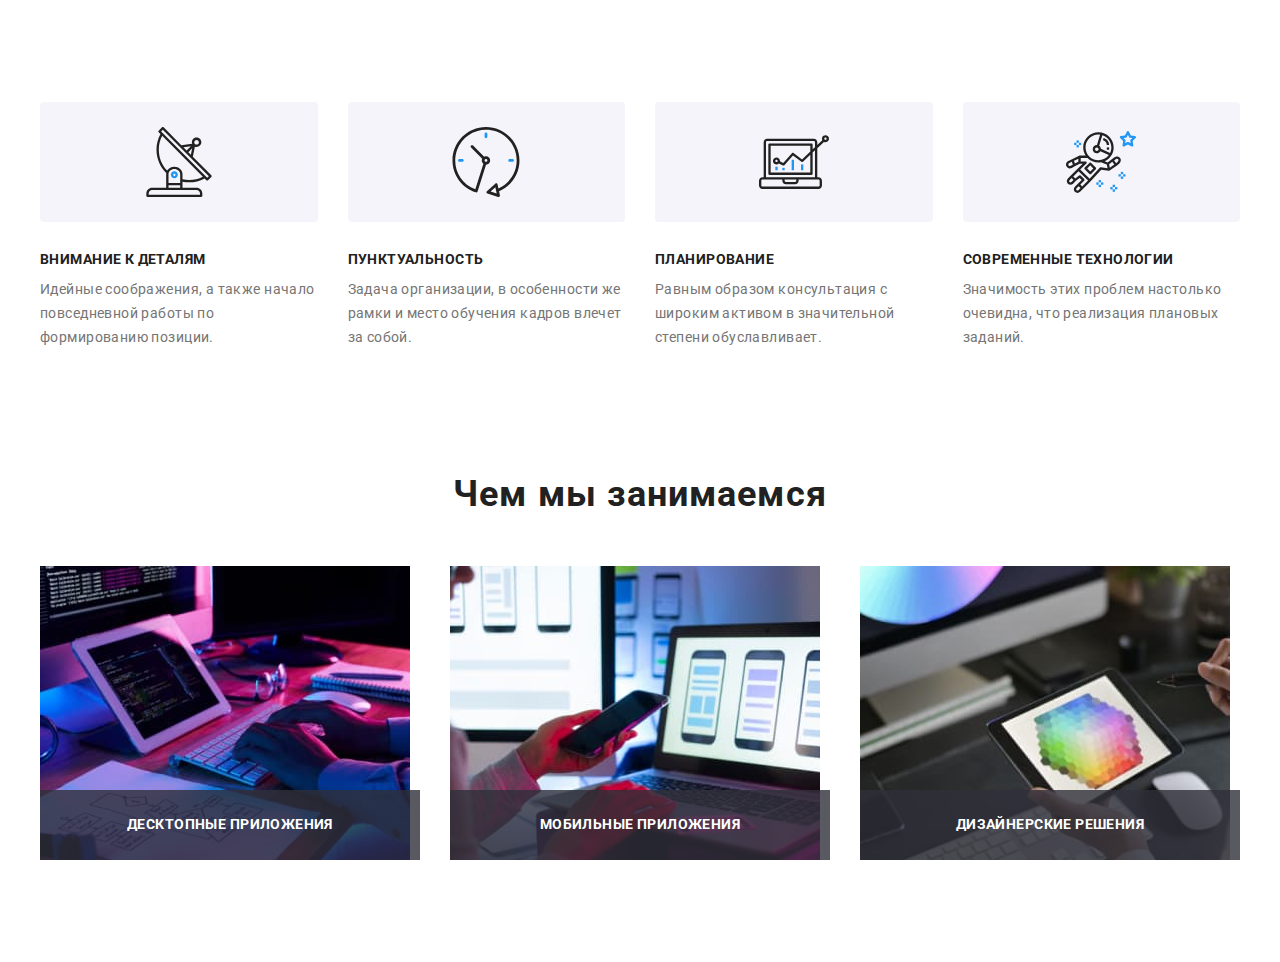
==== commit b7313357: "works-section" ====
--- a/index.html
+++ b/index.html
@@ -119,7 +119,7 @@
       </section>
 
       <!--What are we doing< -->
-      <!-- <section class="works">
+      <section class="works">
         <div class="conteiner">
           <h2 class="works__title">Чем мы занимаемся</h2>
           <ul class="list works__list">
@@ -143,7 +143,7 @@
             </li>
           </ul>
         </div>
-      </section> -->
+      </section>
 
       <!--Team-->
       <!-- <section class="team">
--- a/css/main.min.css
+++ b/css/main.min.css
@@ -1,2 +1,2 @@
-:root{--main-font-family: Roboto, sans-serif;--main-color: #212121;--second-color: #757575;--blue-color: rgb(33, 150, 243);--white-color: #ffffff;--background-hero-color: #2f303a;--logo-color: #000000;--section-pt-desktop: 94px;--section-pb-desktop: 94px;--section-pt-mobile: 60px;--section-pb-mobile: 60px;--main-icon-color: #afb1b8}.link{text-decoration:none}.list{list-style:none;list-style-type:none}.address{font-style:normal}h1,h2,h3,h4,h5,h6,p{margin:0}ul,ol{padding:0;margin:0}img{display:block;max-width:100%}body{font-family:var(--main-font-family);font-weight:400;color:var(--main-color)}button{border:none}.visually-hidden{position:absolute !important;clip:rect(1px 1px 1px 1px);clip:rect(1px, 1px, 1px, 1px);padding:0 !important;border:0 !important;height:1px !important;width:1px !important;overflow:hidden}.conteiner{padding-left:15px;padding-right:15px;border:solid 1px red}@media screen and (min-width: 480px){.conteiner{width:480px;margin:0 auto}}@media screen and (min-width: 768px){.conteiner{width:768px}}@media screen and (min-width: 1200px){.conteiner{width:1200px}}.header{padding-top:25px;padding-bottom:25px}.header_portfolio::after{content:'';position:absolute;width:100%;left:0px;top:80px;border:1px solid #ececec}.header .conteiner{display:flex;align-items:center}.navigation{display:flex;align-items:center}.menu__list .navigation__current{position:relative;color:var(--blue-color)}.navigation__current::after{content:'';position:absolute;left:0px;bottom:-30px;width:100%;height:4px;background:#2196f3;border-radius:2px}.menu__list{display:flex}.menu__item:not(:last-child){margin-right:50px}.menu__link{font-weight:500;font-size:14px;line-height:1.14;letter-spacing:0.02em;color:var(--main-color);transition:color,250ms cubic-bezier(0.4, 0, 0.2, 1)}.menu__link:focus,.menu__link:hover,.menu__link:active{color:var(--blue-color)}.navigation__logo{font-family:Raleway;font-style:normal;font-weight:bold;font-size:26px;line-height:1.2;letter-spacing:0.03em;color:var(--blue-color);margin-right:93px}.navigation__logo-span{color:var(--logo-color)}.contact__list{display:flex;margin-left:auto}.contact__item:not(:last-child){margin-right:50px}.contact__link{display:flex;justify-content:center;align-items:center;font-weight:500;font-size:14px;line-height:1.14;letter-spacing:0.02em;color:var(--second-color);transition:color 250ms cubic-bezier(0.4, 0, 0.2, 1)}.contact__link:hover .contact__icon,.contact__link:focus .contact__icon{fill:var(--blue-color)}.contact__link:focus,.contact__link:hover{color:var(--blue-color)}.contact__icon{margin-right:10px;fill:var(--second-color);transition:fill 250ms cubic-bezier(0.4, 0, 0.2, 1)}.hero{background-color:var(--background-hero-color);background-image:linear-gradient(rgba(47,48,58,0.4), rgba(47,48,58,0.4)),url(../images/hero.jpg);background-repeat:no-repeat;background-size:cover;padding-top:200px;padding-bottom:200px}.hero .conteiner{text-align:center}.hero__heading{font-weight:900;font-size:44px;line-height:1.36;text-align:center;letter-spacing:0.06em;text-transform:uppercase;color:var(--white-color);max-width:696px;margin:auto}.hero__btn{min-width:200px;font-family:var(--main-font-family);font-weight:bold;font-size:16px;line-height:1.875;letter-spacing:0.06em;color:var(--white-color);border-radius:4px;padding:10px 32px;margin-top:30px;cursor:pointer;background-color:var(--blue-color);transition:background 250ms cubic-bezier(0.4, 0, 0.2, 1),box-shadow 250ms cubic-bezier(0.4, 0, 0.2, 1)}.hero__btn:focus,.hero__btn:hover{background:#1166ac;box-shadow:0px 4px 4px rgba(0,0,0,0.15)}.quality{padding-top:var(--section-pt-mobile);padding-bottom:var(--section-pb-mobile)}.quality__tumb{display:flex;justify-content:center;margin-bottom:30px;background:#f5f4fa;border-radius:4px;padding:25px 100px}.quality__text-box{display:flex;flex-wrap:wrap;justify-content:center}.quality__heading{font-weight:bold;font-size:14px;line-height:1.14;letter-spacing:0.03em;text-transform:uppercase;color:var(--main-color);margin-bottom:10px}.quality__paragraph{font-weight:normal;font-size:14px;line-height:1.71;letter-spacing:0.03em;color:var(--second-color)}.quality__item:not(:last-child){margin-bottom:30px}.works{padding-bottom:var(--section-pb)}.works__list{display:flex;margin-left:-30px;margin-top:-30px}.works__item{flex-basis:calc(100% / 3 - 30px);margin-left:30px;margin-top:30px}.works__conteiner{display:flex;position:relative}.works__label{position:absolute;left:0px;bottom:0px;width:100%;padding-top:27px;padding-bottom:27px;background:rgba(47,48,58,0.8);font-family:var(--main-font-family);font-weight:bold;font-size:14px;line-height:1.14;text-align:center;letter-spacing:0.03em;text-transform:uppercase;color:var(--white-color)}.works__title{font-weight:bold;font-size:36px;line-height:1.16;text-align:center;letter-spacing:0.03em;color:var(--main-color);margin-bottom:50px}.team{background:#f5f4fa;padding-top:var(--section-pt);padding-bottom:var(--section-pb)}.team__header{font-weight:bold;font-size:36px;line-height:1.16;text-align:center;letter-spacing:0.03em;color:var(--main-color);margin-bottom:50px}.team__list{display:flex;margin-left:-30px;margin-top:-30px}.team__item{flex-basis:calc(100% / 3 - 30px);margin-left:30px;margin-top:30px;background:var(--white-color);box-shadow:0px 1px 3px rgba(0,0,0,0.12),0px 1px 1px rgba(0,0,0,0.14),0px 2px 1px rgba(0,0,0,0.2);border-radius:0px 0px 4px 4px}.team__name{font-weight:500;font-size:16px;line-height:1.18;text-align:center;letter-spacing:0.03em;color:var(--main-color);margin-bottom:10px}.team__position{font-weight:normal;font-size:16px;line-height:1.18;text-align:center;letter-spacing:0.03em;color:var(--second-color);margin-bottom:16px}.team__box{padding:30px 32px}.social__list{display:flex;align-content:center;justify-content:space-between}.social__link{display:flex;justify-content:center;align-items:center;width:44px;height:44px;border-radius:50%;background-color:var(--white-color);transition:background-color 250ms cubic-bezier(0.4, 0, 0.2, 1)}.social__link:hover,.social__link:focus{background-color:var(--blue-color)}.social__link:hover .social__icon,.social__link:focus .social__icon{fill:var(--white-color)}.social__icon{fill:var(--main-icon-color);transition:fill 250ms cubic-bezier(0.4, 0, 0.2, 1)}.customers .conteiner{padding-top:var(--section-pt);padding-bottom:var(--section-pb)}.customers__heading{font-family:var(--main-font-family);font-weight:bold;font-size:36px;line-height:1.17;text-align:center;letter-spacing:0.03em;color:var(--logo-color);margin-bottom:50px}.customers__list{display:flex;justify-content:space-between;align-items:center}.customers__link{display:flex;justify-content:center;align-items:center;width:170px;height:90px;left:215px;top:2493px;border:1px solid #afb1b8;border-radius:4px;transition:border 250ms cubic-bezier(0.4, 0, 0.2, 1)}.customers__link:hover,.customers__link:focus{border:1px solid #2196f3}.customers__link:hover .customers__icon,.customers__link:focus .customers__icon{fill:#2196f3}.customers__icon{fill:#afb1b8;transition:fill 250ms cubic-bezier(0.4, 0, 0.2, 1)}.footer{padding-top:60px;padding-bottom:60px}.footer .conteiner{display:flex;align-items:baseline}.footer-item:not(:last-child){margin-bottom:9px}.footer{background-color:var(--background-hero-color)}.logo-footer__link{display:block;margin-bottom:20px;font-family:Raleway;font-style:normal;font-weight:bold;font-size:26px;line-height:1.2;letter-spacing:0.03em;color:var(--blue-color)}.logo-footer__span{color:var(--white-color)}.adress__link{font-weight:normal;font-size:14px;line-height:1.71;letter-spacing:0.03em;color:rgba(255,255,255,0.6)}.address__map-link{font-weight:normal;font-size:14px;line-height:1.71;letter-spacing:0.03em;color:var(--white-color)}.footer-social{margin-left:70px}.footer-social__list{display:flex}.footer-social__list:not(:last-child){margin-right:10px}.footer-social__item:not(:last-child){margin-right:10px}.footer-social__paragraf{font-family:var(--main-font-family);font-weight:bold;font-size:14px;line-height:1.14;letter-spacing:0.03em;text-transform:uppercase;color:var(--white-color);margin-bottom:16px}.footer-social__icon{fill:var(--white-color);transition:fill 250ms cubic-bezier(0.4, 0, 0.2, 1)}.footer-social__link{display:flex;justify-content:center;align-items:center;width:44px;height:44px;border-radius:50%;background:rgba(255,255,255,0.1);transition:background-color 250ms cubic-bezier(0.4, 0, 0.2, 1)}.footer-social__link:focus,.footer-social__link:hover{background-color:var(--blue-color)}.footer-social__link:focus .social-footer__icon,.footer-social__link:hover .social-footer__icon{fill:var(--white-color)}.footer-form{display:flex;flex-wrap:wrap;max-width:570px;margin-left:94px}.footer-form__description{font-family:var(--main-font-family);font-weight:bold;text-transform:uppercase;font-size:14px;line-height:1.14;letter-spacing:0.03em;color:var(--white-color);margin-bottom:20px}.footer-form__input{width:358px;height:50px;border:1px solid rgba(255,255,255,0.3);box-sizing:border-box;filter:drop-shadow(0px 4px 4px rgba(0,0,0,0.15));border-radius:4px;background-color:transparent;outline:none;padding:15px 16px;color:var(--white-color)}.footer-form__input::placeholder{font-family:var(--main-font-family);font-weight:normal;font-size:16px;line-height:1.25;letter-spacing:0.03em;color:rgba(255,255,255,0.6)}.footer-form__btn{display:flex;align-items:center;max-width:200px;font-family:var(--main-font-family);font-weight:bold;font-size:16px;line-height:1.87;letter-spacing:0.06em;color:var(--white-color);background:var(--blue-color);border-radius:4px;padding:10px 28px;cursor:pointer;margin-left:12px;transition:background-color,250ms cubic-bezier(0.4, 0, 0.2, 1),box-shadow 250ms cubic-bezier(0.4, 0, 0.2, 1)}.footer-form__btn:focus,.footer-form__btn:hover{background-color:#1166ac;box-shadow:0px 4px 4px rgba(0,0,0,0.15)}.footer-form__icon{fill:var(--white-color);margin-left:10px}.backdrop{position:fixed;left:0;top:0;width:100vw;height:100vh;background-color:rgba(0,0,0,0.2);transition:background-color,250ms cubic-bezier(0.4, 0, 0.2, 1)}.modal{display:flex;flex-direction:column;position:absolute;top:50%;left:50%;transform:translate(-50%, -50%);width:528px;height:580px;padding:40px 40px;background:var(--white-color);box-shadow:0px 1px 3px rgba(0,0,0,0.12),0px 1px 1px rgba(0,0,0,0.14),0px 2px 1px rgba(0,0,0,0.2);border-radius:4px}.modal-close__btn{position:absolute;top:8px;right:8px;width:30px;height:30px;padding:0;background-color:var(--white-color);cursor:pointer;border-radius:50%;border:transparent;border:1px solid rgba(0,0,0,0.1);box-sizing:border-box}.modal-close__btn:hover{fill:var(--blue-color)}.modal-close__btn:focus{fill:var(--blue-color);outline:none}.modal-close__icon{position:absolute;left:50%;top:50%;transform:translate(-50%, -50%)}.is-hidden{opacity:0;visibility:hidden;pointer-events:none}.modal-form__heading{padding-bottom:12px;font-family:var(--main-font-family);font-weight:bold;font-size:20px;line-height:1.15;text-align:center;letter-spacing:0.03em;color:var(--logo-color)}.modal-form__input{width:100%;height:40px;border:1px solid rgba(33,33,33,0.2);border-radius:4px;padding-left:42px;outline:none;transition:border-color,250ms cubic-bezier(0.4, 0, 0.2, 1)}.modal-form__input:focus{border-color:var(--blue-color)}.modal-form__input:focus+.modal-form__icon{fill:var(--blue-color)}.modal-form{display:flex;flex-direction:column}.modal-form__field{font-family:var(--main-font-family);font-weight:normal;font-size:12px;line-height:1.16;letter-spacing:0.01em;color:#757575;margin-bottom:10px}.modal-form__wrapper{display:block;position:relative;margin-top:4px}.modal-form__icon{position:absolute;left:12px;top:50%;transform:translateY(-50%);transform:fill 250ms cubic-bezier(0.4, 0, 0.2, 1)}.modal-form__check-desc{display:flex;align-items:center;font-family:var(--main-font-family);font-weight:normal;font-size:14px;line-height:2;letter-spacing:0.03em;color:var(--second-color);margin-bottom:30px}.modal-form__check-desc::before{display:block;content:'';width:16px;height:15px;border:2px solid #212121;border-radius:2px;margin-right:8px}.modal-form__term:checked+.modal-form__check-desc::before{border-color:var(--blue-color);background-image:url(../images/Vector.svg);background-color:var(--blue-color);background-origin:padding-box;background-size:contain;background-position-y:center}.modal-form__term:focus+.modal-form__check-desc::before{border-color:var(--blue-color)}.modal-form__message{width:100%;height:120px;border:1px solid rgba(33,33,33,0.2);border-radius:4px;padding:12px 16px;resize:none;outline:none;transition:border-color,250ms cubic-bezier(0.4, 0, 0.2, 1)}.modal-form__message:focus{border-color:var(--blue-color)}.modal-form__message::placeholder{font-family:var(--main-font-family);font-weight:normal;font-size:12px;line-height:1.16;letter-spacing:0.01em;color:rgba(117,117,117,0.5)}.modal-form__btn{align-self:center;min-width:200px;font-family:var(--main-font-family);font-weight:bold;font-size:16px;line-height:1.87;letter-spacing:0.06em;color:var(--white-color);background:var(--blue-color);border-radius:4px;padding:10px 56px;cursor:pointer;transition:background-color,250ms cubic-bezier(0.4, 0, 0.2, 1),box-shadow 250ms cubic-bezier(0.4, 0, 0.2, 1)}.modal-form__btn:focus,.modal-form__btn:hover{box-shadow:0px 4px 4px rgba(0,0,0,0.15);background-color:#1166ac}.filter{padding-top:var(--section-pt);padding-bottom:var(--section-pb)}.filter__list{margin-bottom:50px}.filter__item:not(:first-child){margin-left:8px}.filter__list{display:flex;justify-content:center}.filter__btn{min-width:73px;font-weight:500;font-size:16px;line-height:1.6;text-align:center;letter-spacing:0.03em;color:var(--main-color);background:#f5f4fa;border-radius:4px;padding:6px 22px;transition:background-color 250ms cubic-bezier(0.4, 0, 0.2, 1),color 250ms cubic-bezier(0.4, 0, 0.2, 1),box-shadow 250ms cubic-bezier(0.4, 0, 0.2, 1)}.filter__btn:focus,.filter__btn:hover{background:var(--blue-color);color:var(--white-color);box-shadow:0px 3px 1px rgba(0,0,0,0.1),0px 1px 2px rgba(0,0,0,0.08),0px 2px 2px rgba(0,0,0,0.12);cursor:pointer}.cards{display:flex;flex-wrap:wrap;margin-left:-30px;margin-top:-30px}.cards__item{flex-basis:calc(100% / 3 - 30px);margin-left:30px;margin-top:30px;transition:box-shadow 250ms cubic-bezier(0.4, 0, 0.2, 1)}.cards__link{display:inline-block;transition:box-shadow 250ms cubic-bezier(0.4, 0, 0.2, 1)}.cards__link:hover,.cards__link:focus{box-shadow:0px 4px 4px rgba(0,0,0,0.25)}.cards__link:hover .overlay__text,.cards__link:focus .overlay__text{transform:translateY(0%)}.cards__overlay{position:relative;overflow:hidden}.overlay__text{height:100%;position:absolute;left:0px;top:0px;padding:63px 24px;font-family:var(--main-font-family);font-weight:normal;font-size:18px;line-height:1.6;letter-spacing:0.03em;color:var(--white-color);background:rgba(33,150,243,0.9);transform:translateY(100%);transition:transform 250ms cubic-bezier(0.4, 0, 0.2, 1)}.cards__text{padding:20px 24px;border:1px solid #eeeeee}.cards__heading{font-family:var(--main-font-family);font-weight:bold;font-size:18px;line-height:2;letter-spacing:0.06em;color:var(--main-color);margin-top:20px;margin-bottom:0px}.cards__paragraph{font-family:var(--main-font-family);font-weight:normal;font-size:16px;line-height:1.9;letter-spacing:0.03em;color:var(--second-color);margin-top:4px}
+:root{--main-font-family: Roboto, sans-serif;--main-color: #212121;--second-color: #757575;--blue-color: rgb(33, 150, 243);--white-color: #ffffff;--background-hero-color: #2f303a;--logo-color: #000000;--section-pt-desktop: 94px;--section-pb-desktop: 94px;--section-pt-mobile: 60px;--section-pb-mobile: 60px;--section-pt-tablet: 60px;--section-pb-tablet: 60px;--main-icon-color: #afb1b8}.link{text-decoration:none}.list{list-style:none;list-style-type:none}.address{font-style:normal}h1,h2,h3,h4,h5,h6,p{margin:0}ul,ol{padding:0;margin:0}img{display:block;max-width:100%}body{font-family:var(--main-font-family);font-weight:400;color:var(--main-color)}button{border:none}.visually-hidden{position:absolute !important;clip:rect(1px 1px 1px 1px);clip:rect(1px, 1px, 1px, 1px);padding:0 !important;border:0 !important;height:1px !important;width:1px !important;overflow:hidden}.conteiner{padding-left:15px;padding-right:15px}@media screen and (min-width: 480px){.conteiner{width:480px;margin:0 auto}}@media screen and (min-width: 768px){.conteiner{width:768px}}@media screen and (min-width: 1200px){.conteiner{width:1200px}}.header{padding-top:25px;padding-bottom:25px}.header_portfolio::after{content:'';position:absolute;width:100%;left:0px;top:80px;border:1px solid #ececec}.header .conteiner{display:flex;align-items:center}.navigation{display:flex;align-items:center}.menu__list .navigation__current{position:relative;color:var(--blue-color)}.navigation__current::after{content:'';position:absolute;left:0px;bottom:-30px;width:100%;height:4px;background:#2196f3;border-radius:2px}.menu__list{display:flex}.menu__item:not(:last-child){margin-right:50px}.menu__link{font-weight:500;font-size:14px;line-height:1.14;letter-spacing:0.02em;color:var(--main-color);transition:color,250ms cubic-bezier(0.4, 0, 0.2, 1)}.menu__link:focus,.menu__link:hover,.menu__link:active{color:var(--blue-color)}.navigation__logo{font-family:Raleway;font-style:normal;font-weight:bold;font-size:26px;line-height:1.2;letter-spacing:0.03em;color:var(--blue-color);margin-right:93px}.navigation__logo-span{color:var(--logo-color)}.contact__list{display:flex;margin-left:auto}.contact__item:not(:last-child){margin-right:50px}.contact__link{display:flex;justify-content:center;align-items:center;font-weight:500;font-size:14px;line-height:1.14;letter-spacing:0.02em;color:var(--second-color);transition:color 250ms cubic-bezier(0.4, 0, 0.2, 1)}.contact__link:hover .contact__icon,.contact__link:focus .contact__icon{fill:var(--blue-color)}.contact__link:focus,.contact__link:hover{color:var(--blue-color)}.contact__icon{margin-right:10px;fill:var(--second-color);transition:fill 250ms cubic-bezier(0.4, 0, 0.2, 1)}.hero{background-color:var(--background-hero-color);background-image:linear-gradient(rgba(47,48,58,0.4), rgba(47,48,58,0.4)),url(../images/hero.jpg);background-repeat:no-repeat;background-size:cover;padding-top:200px;padding-bottom:200px}.hero .conteiner{text-align:center}.hero__heading{font-weight:900;font-size:44px;line-height:1.36;text-align:center;letter-spacing:0.06em;text-transform:uppercase;color:var(--white-color);max-width:696px;margin:auto}.hero__btn{min-width:200px;font-family:var(--main-font-family);font-weight:bold;font-size:16px;line-height:1.875;letter-spacing:0.06em;color:var(--white-color);border-radius:4px;padding:10px 32px;margin-top:30px;cursor:pointer;background-color:var(--blue-color);transition:background 250ms cubic-bezier(0.4, 0, 0.2, 1),box-shadow 250ms cubic-bezier(0.4, 0, 0.2, 1)}.hero__btn:focus,.hero__btn:hover{background:#1166ac;box-shadow:0px 4px 4px rgba(0,0,0,0.15)}.quality{padding-top:var(--section-pt-mobile);padding-bottom:var(--section-pb-mobile)}.quality__tumb{display:flex;justify-content:center;margin-bottom:30px;background:#f5f4fa;border-radius:4px;padding:25px 100px}.quality__text-box{display:flex;flex-wrap:wrap;justify-content:center}.quality__heading{font-weight:bold;font-size:14px;line-height:1.14;letter-spacing:0.03em;text-transform:uppercase;color:var(--main-color);margin-bottom:10px}.quality__paragraph{font-weight:normal;font-size:14px;line-height:1.71;letter-spacing:0.03em;color:var(--second-color)}.quality__item:not(:last-child){margin-bottom:30px}@media screen and (min-width: 768px){.quality{padding-top:var(--section-pt-tablet);padding-bottom:var(--section-pb-tablet)}.quality__list{display:flex;flex-wrap:wrap}.quality__item{flex-basis:calc(100% / 2 - 15px)}.quality__item:nth-child(2n+1){margin-right:30px}.quality__text-box{display:block}}@media screen and (min-width: 1200px){.quality{padding-top:var(--section-pt-desktop);padding-bottom:var(--section-pb-desktop)}.quality__list{display:flex;flex-wrap:nowrap;margin-left:-30px;margin-top:-30px}.quality__item{flex-basis:calc(100% / 4 - 30px);margin-left:30px;margin-top:30px}.quality__item:nth-child(2n+1){margin-right:0px}}.works{display:none}@media screen and (min-width: 1200px){.works{display:flex;padding-bottom:var(--section-pb-desktop)}.works__list{display:flex;margin-left:-30px;margin-top:-30px}.works__item{flex-basis:calc(100% / 3 - 30px);margin-left:30px;margin-top:30px}.works__conteiner{display:flex;position:relative}.works__label{position:absolute;left:0px;bottom:0px;width:100%;padding-top:27px;padding-bottom:27px;background:rgba(47,48,58,0.8);font-family:var(--main-font-family);font-weight:bold;font-size:14px;line-height:1.14;text-align:center;letter-spacing:0.03em;text-transform:uppercase;color:var(--white-color)}.works__title{font-weight:bold;font-size:36px;line-height:1.16;text-align:center;letter-spacing:0.03em;color:var(--main-color);margin-bottom:50px}}.team{background:#f5f4fa;padding-top:var(--section-pt);padding-bottom:var(--section-pb)}.team__header{font-weight:bold;font-size:36px;line-height:1.16;text-align:center;letter-spacing:0.03em;color:var(--main-color);margin-bottom:50px}.team__list{display:flex;margin-left:-30px;margin-top:-30px}.team__item{flex-basis:calc(100% / 3 - 30px);margin-left:30px;margin-top:30px;background:var(--white-color);box-shadow:0px 1px 3px rgba(0,0,0,0.12),0px 1px 1px rgba(0,0,0,0.14),0px 2px 1px rgba(0,0,0,0.2);border-radius:0px 0px 4px 4px}.team__name{font-weight:500;font-size:16px;line-height:1.18;text-align:center;letter-spacing:0.03em;color:var(--main-color);margin-bottom:10px}.team__position{font-weight:normal;font-size:16px;line-height:1.18;text-align:center;letter-spacing:0.03em;color:var(--second-color);margin-bottom:16px}.team__box{padding:30px 32px}.social__list{display:flex;align-content:center;justify-content:space-between}.social__link{display:flex;justify-content:center;align-items:center;width:44px;height:44px;border-radius:50%;background-color:var(--white-color);transition:background-color 250ms cubic-bezier(0.4, 0, 0.2, 1)}.social__link:hover,.social__link:focus{background-color:var(--blue-color)}.social__link:hover .social__icon,.social__link:focus .social__icon{fill:var(--white-color)}.social__icon{fill:var(--main-icon-color);transition:fill 250ms cubic-bezier(0.4, 0, 0.2, 1)}.customers .conteiner{padding-top:var(--section-pt);padding-bottom:var(--section-pb)}.customers__heading{font-family:var(--main-font-family);font-weight:bold;font-size:36px;line-height:1.17;text-align:center;letter-spacing:0.03em;color:var(--logo-color);margin-bottom:50px}.customers__list{display:flex;justify-content:space-between;align-items:center}.customers__link{display:flex;justify-content:center;align-items:center;width:170px;height:90px;left:215px;top:2493px;border:1px solid #afb1b8;border-radius:4px;transition:border 250ms cubic-bezier(0.4, 0, 0.2, 1)}.customers__link:hover,.customers__link:focus{border:1px solid #2196f3}.customers__link:hover .customers__icon,.customers__link:focus .customers__icon{fill:#2196f3}.customers__icon{fill:#afb1b8;transition:fill 250ms cubic-bezier(0.4, 0, 0.2, 1)}.footer{padding-top:60px;padding-bottom:60px}.footer .conteiner{display:flex;align-items:baseline}.footer-item:not(:last-child){margin-bottom:9px}.footer{background-color:var(--background-hero-color)}.logo-footer__link{display:block;margin-bottom:20px;font-family:Raleway;font-style:normal;font-weight:bold;font-size:26px;line-height:1.2;letter-spacing:0.03em;color:var(--blue-color)}.logo-footer__span{color:var(--white-color)}.adress__link{font-weight:normal;font-size:14px;line-height:1.71;letter-spacing:0.03em;color:rgba(255,255,255,0.6)}.address__map-link{font-weight:normal;font-size:14px;line-height:1.71;letter-spacing:0.03em;color:var(--white-color)}.footer-social{margin-left:70px}.footer-social__list{display:flex}.footer-social__list:not(:last-child){margin-right:10px}.footer-social__item:not(:last-child){margin-right:10px}.footer-social__paragraf{font-family:var(--main-font-family);font-weight:bold;font-size:14px;line-height:1.14;letter-spacing:0.03em;text-transform:uppercase;color:var(--white-color);margin-bottom:16px}.footer-social__icon{fill:var(--white-color);transition:fill 250ms cubic-bezier(0.4, 0, 0.2, 1)}.footer-social__link{display:flex;justify-content:center;align-items:center;width:44px;height:44px;border-radius:50%;background:rgba(255,255,255,0.1);transition:background-color 250ms cubic-bezier(0.4, 0, 0.2, 1)}.footer-social__link:focus,.footer-social__link:hover{background-color:var(--blue-color)}.footer-social__link:focus .social-footer__icon,.footer-social__link:hover .social-footer__icon{fill:var(--white-color)}.footer-form{display:flex;flex-wrap:wrap;max-width:570px;margin-left:94px}.footer-form__description{font-family:var(--main-font-family);font-weight:bold;text-transform:uppercase;font-size:14px;line-height:1.14;letter-spacing:0.03em;color:var(--white-color);margin-bottom:20px}.footer-form__input{width:358px;height:50px;border:1px solid rgba(255,255,255,0.3);box-sizing:border-box;filter:drop-shadow(0px 4px 4px rgba(0,0,0,0.15));border-radius:4px;background-color:transparent;outline:none;padding:15px 16px;color:var(--white-color)}.footer-form__input::placeholder{font-family:var(--main-font-family);font-weight:normal;font-size:16px;line-height:1.25;letter-spacing:0.03em;color:rgba(255,255,255,0.6)}.footer-form__btn{display:flex;align-items:center;max-width:200px;font-family:var(--main-font-family);font-weight:bold;font-size:16px;line-height:1.87;letter-spacing:0.06em;color:var(--white-color);background:var(--blue-color);border-radius:4px;padding:10px 28px;cursor:pointer;margin-left:12px;transition:background-color,250ms cubic-bezier(0.4, 0, 0.2, 1),box-shadow 250ms cubic-bezier(0.4, 0, 0.2, 1)}.footer-form__btn:focus,.footer-form__btn:hover{background-color:#1166ac;box-shadow:0px 4px 4px rgba(0,0,0,0.15)}.footer-form__icon{fill:var(--white-color);margin-left:10px}.backdrop{position:fixed;left:0;top:0;width:100vw;height:100vh;background-color:rgba(0,0,0,0.2);transition:background-color,250ms cubic-bezier(0.4, 0, 0.2, 1)}.modal{display:flex;flex-direction:column;position:absolute;top:50%;left:50%;transform:translate(-50%, -50%);width:528px;height:580px;padding:40px 40px;background:var(--white-color);box-shadow:0px 1px 3px rgba(0,0,0,0.12),0px 1px 1px rgba(0,0,0,0.14),0px 2px 1px rgba(0,0,0,0.2);border-radius:4px}.modal-close__btn{position:absolute;top:8px;right:8px;width:30px;height:30px;padding:0;background-color:var(--white-color);cursor:pointer;border-radius:50%;border:transparent;border:1px solid rgba(0,0,0,0.1);box-sizing:border-box}.modal-close__btn:hover{fill:var(--blue-color)}.modal-close__btn:focus{fill:var(--blue-color);outline:none}.modal-close__icon{position:absolute;left:50%;top:50%;transform:translate(-50%, -50%)}.is-hidden{opacity:0;visibility:hidden;pointer-events:none}.modal-form__heading{padding-bottom:12px;font-family:var(--main-font-family);font-weight:bold;font-size:20px;line-height:1.15;text-align:center;letter-spacing:0.03em;color:var(--logo-color)}.modal-form__input{width:100%;height:40px;border:1px solid rgba(33,33,33,0.2);border-radius:4px;padding-left:42px;outline:none;transition:border-color,250ms cubic-bezier(0.4, 0, 0.2, 1)}.modal-form__input:focus{border-color:var(--blue-color)}.modal-form__input:focus+.modal-form__icon{fill:var(--blue-color)}.modal-form{display:flex;flex-direction:column}.modal-form__field{font-family:var(--main-font-family);font-weight:normal;font-size:12px;line-height:1.16;letter-spacing:0.01em;color:#757575;margin-bottom:10px}.modal-form__wrapper{display:block;position:relative;margin-top:4px}.modal-form__icon{position:absolute;left:12px;top:50%;transform:translateY(-50%);transform:fill 250ms cubic-bezier(0.4, 0, 0.2, 1)}.modal-form__check-desc{display:flex;align-items:center;font-family:var(--main-font-family);font-weight:normal;font-size:14px;line-height:2;letter-spacing:0.03em;color:var(--second-color);margin-bottom:30px}.modal-form__check-desc::before{display:block;content:'';width:16px;height:15px;border:2px solid #212121;border-radius:2px;margin-right:8px}.modal-form__term:checked+.modal-form__check-desc::before{border-color:var(--blue-color);background-image:url(../images/Vector.svg);background-color:var(--blue-color);background-origin:padding-box;background-size:contain;background-position-y:center}.modal-form__term:focus+.modal-form__check-desc::before{border-color:var(--blue-color)}.modal-form__message{width:100%;height:120px;border:1px solid rgba(33,33,33,0.2);border-radius:4px;padding:12px 16px;resize:none;outline:none;transition:border-color,250ms cubic-bezier(0.4, 0, 0.2, 1)}.modal-form__message:focus{border-color:var(--blue-color)}.modal-form__message::placeholder{font-family:var(--main-font-family);font-weight:normal;font-size:12px;line-height:1.16;letter-spacing:0.01em;color:rgba(117,117,117,0.5)}.modal-form__btn{align-self:center;min-width:200px;font-family:var(--main-font-family);font-weight:bold;font-size:16px;line-height:1.87;letter-spacing:0.06em;color:var(--white-color);background:var(--blue-color);border-radius:4px;padding:10px 56px;cursor:pointer;transition:background-color,250ms cubic-bezier(0.4, 0, 0.2, 1),box-shadow 250ms cubic-bezier(0.4, 0, 0.2, 1)}.modal-form__btn:focus,.modal-form__btn:hover{box-shadow:0px 4px 4px rgba(0,0,0,0.15);background-color:#1166ac}.filter{padding-top:var(--section-pt);padding-bottom:var(--section-pb)}.filter__list{margin-bottom:50px}.filter__item:not(:first-child){margin-left:8px}.filter__list{display:flex;justify-content:center}.filter__btn{min-width:73px;font-weight:500;font-size:16px;line-height:1.6;text-align:center;letter-spacing:0.03em;color:var(--main-color);background:#f5f4fa;border-radius:4px;padding:6px 22px;transition:background-color 250ms cubic-bezier(0.4, 0, 0.2, 1),color 250ms cubic-bezier(0.4, 0, 0.2, 1),box-shadow 250ms cubic-bezier(0.4, 0, 0.2, 1)}.filter__btn:focus,.filter__btn:hover{background:var(--blue-color);color:var(--white-color);box-shadow:0px 3px 1px rgba(0,0,0,0.1),0px 1px 2px rgba(0,0,0,0.08),0px 2px 2px rgba(0,0,0,0.12);cursor:pointer}.cards{display:flex;flex-wrap:wrap;margin-left:-30px;margin-top:-30px}.cards__item{flex-basis:calc(100% / 3 - 30px);margin-left:30px;margin-top:30px;transition:box-shadow 250ms cubic-bezier(0.4, 0, 0.2, 1)}.cards__link{display:inline-block;transition:box-shadow 250ms cubic-bezier(0.4, 0, 0.2, 1)}.cards__link:hover,.cards__link:focus{box-shadow:0px 4px 4px rgba(0,0,0,0.25)}.cards__link:hover .overlay__text,.cards__link:focus .overlay__text{transform:translateY(0%)}.cards__overlay{position:relative;overflow:hidden}.overlay__text{height:100%;position:absolute;left:0px;top:0px;padding:63px 24px;font-family:var(--main-font-family);font-weight:normal;font-size:18px;line-height:1.6;letter-spacing:0.03em;color:var(--white-color);background:rgba(33,150,243,0.9);transform:translateY(100%);transition:transform 250ms cubic-bezier(0.4, 0, 0.2, 1)}.cards__text{padding:20px 24px;border:1px solid #eeeeee}.cards__heading{font-family:var(--main-font-family);font-weight:bold;font-size:18px;line-height:2;letter-spacing:0.06em;color:var(--main-color);margin-top:20px;margin-bottom:0px}.cards__paragraph{font-family:var(--main-font-family);font-weight:normal;font-size:16px;line-height:1.9;letter-spacing:0.03em;color:var(--second-color);margin-top:4px}
 /*# sourceMappingURL=main.min.css.map */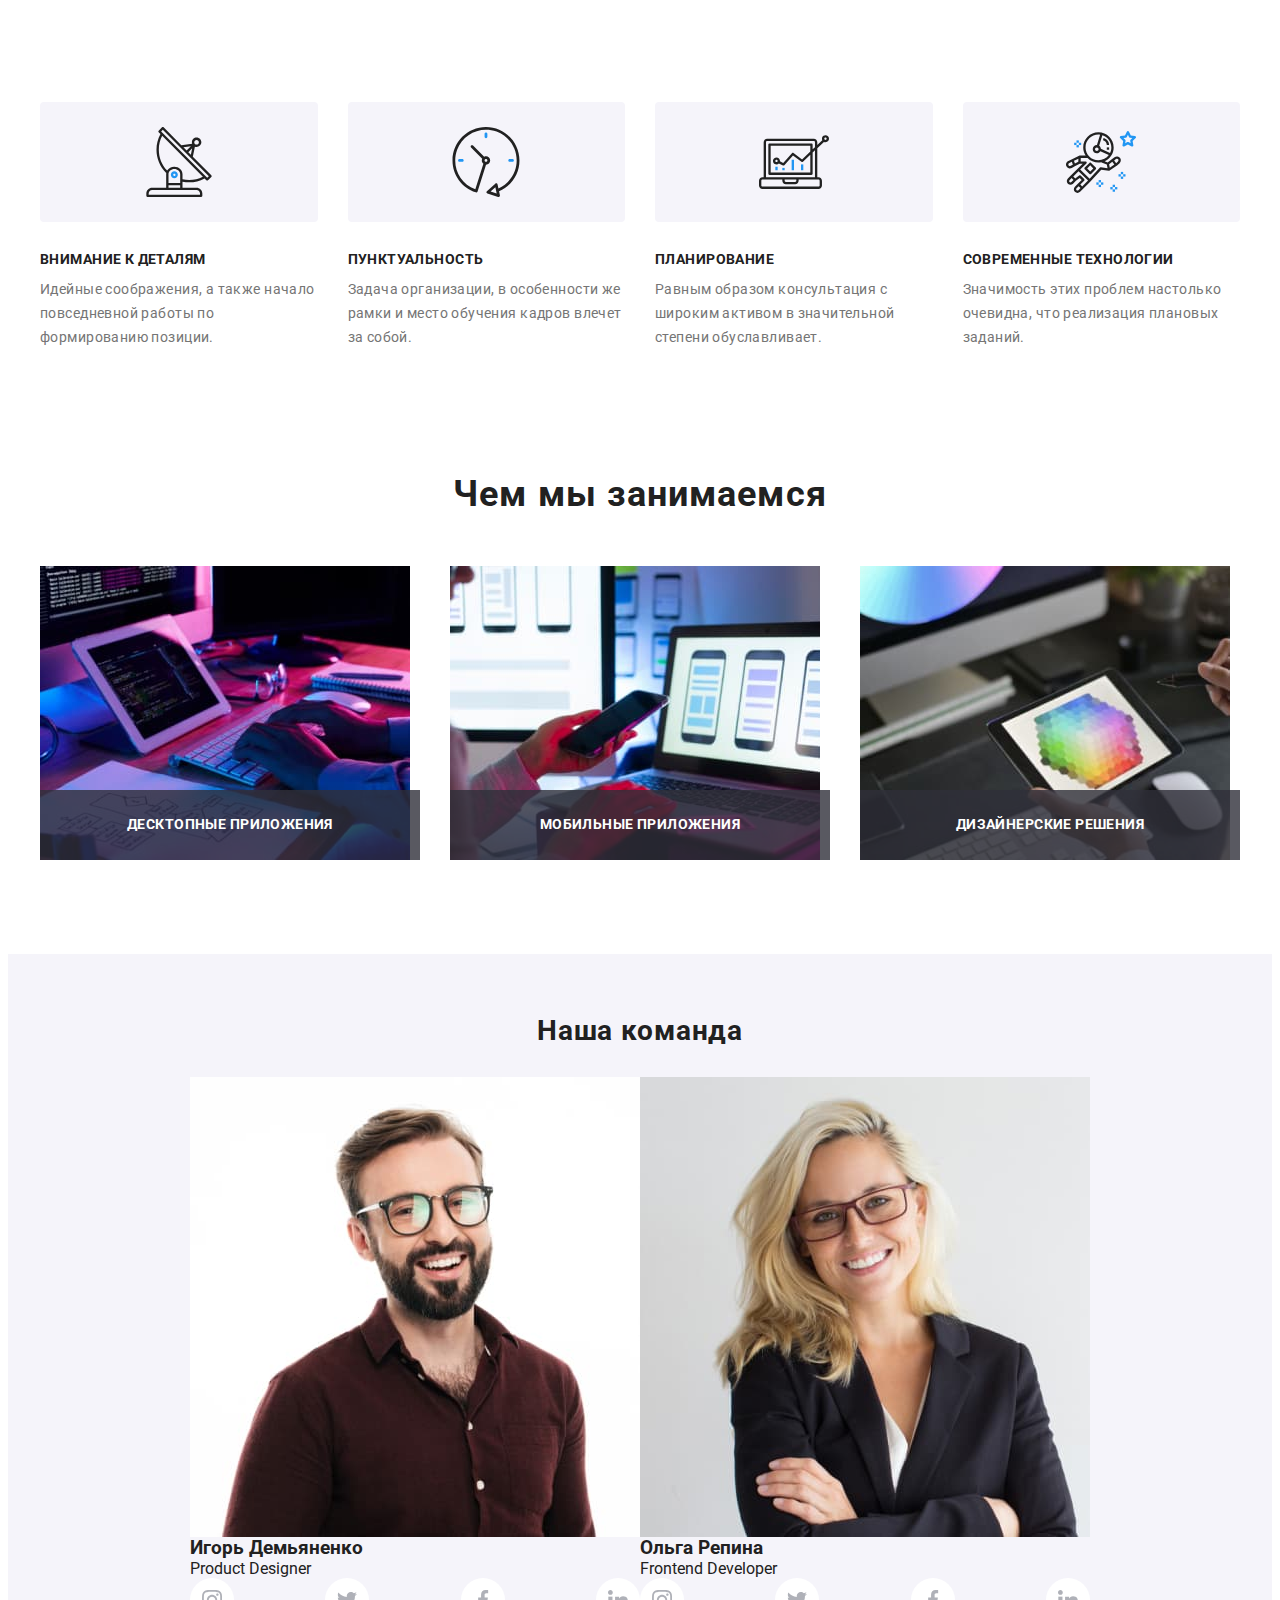
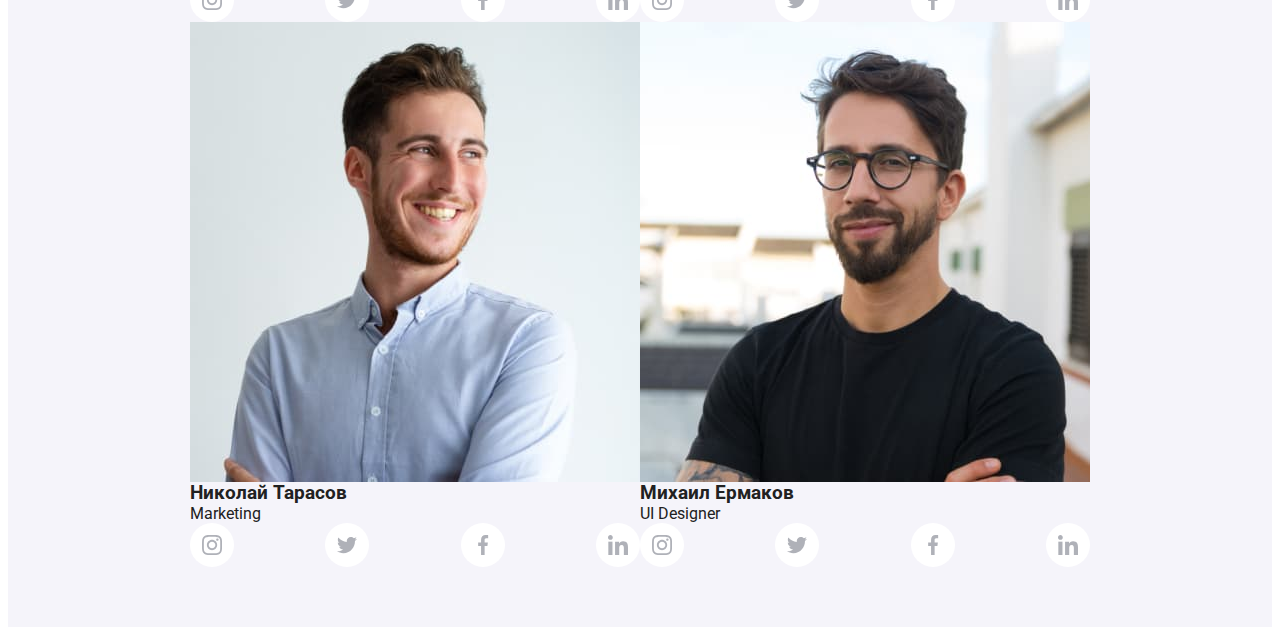
==== commit 48abef06: "Картинки" ====
--- a/index.html
+++ b/index.html
@@ -146,12 +146,18 @@
       </section>
 
       <!--Team-->
-      <!-- <section class="team">
+      <section class="team">
         <div class="conteiner">
           <h2 class="team__header">Наша команда</h2>
           <ul class="list team__list">
             <li class="team__item">
-              <img src="images/igor.jpg" alt="Игорь Демьяненко Product Designerim" />
+              <picture>
+                <source srcset="" media="(min-width: 1200px)" />
+                <source srcset="" media="(min-width: 768px)" />
+                <source srcset="./images/Fotomobile/Igor/img.jpg 1x, ./images/Fotomobile/Igor/img@2x.jpg 2x" media="(min-width: 480px)" />
+                <img src="./images/Desktop/Igor/img-1.jpg" alt="Игорь Демьяненко Product Designerim" />
+              </picture>
+
               <div class="team__box">
                 <h3 class="team__name">Игорь Демьяненко</h3>
                 <p class="team__position">Product Designer</p>
@@ -188,7 +194,12 @@
               </div>
             </li>
             <li class="team__item">
-              <img src="images/olga.jpg" alt="Ольга Репина Frontend Developerim" />
+              <picture>
+                <source srcset="" media="(min-width: 1200px)" />
+                <source srcset="" media="(min-width: 768px)" />
+                <source srcset="./images/Fotomobile/Olga/img.jpg 1x, ./images/Fotomobile/Olga/img@2x.jpg 2x" media="(min-width: 480px)" />
+                <img src="./images/Desktop/Olga/img-1.jpg" alt="Ольга Репина Frontend Developer" />
+              </picture>
               <div class="team__box">
                 <h3 class="team__name">Ольга Репина</h3>
                 <p class="team__position">Frontend Developer</p>
@@ -225,7 +236,12 @@
               </div>
             </li>
             <li class="team__item">
-              <img src="images/nikolai.jpg" alt="Николай Тарасов Marketingim" />
+              <picture>
+                <source srcset="" media="(min-width: 1200px)" />
+                <source srcset="" media="(min-width: 768px)" />
+                <source srcset="./images/Fotomobile/Nikolai/img.jpg 1x, ./images/Fotomobile/Nikolai/img@2x.jpg 2x" media="(min-width: 480px)" />
+                <img src="./images/Desktop/Nikolai/img-1.jpg" alt="Николай Тарасов Frontend Developer" />
+              </picture>
               <div class="team__box">
                 <h3 class="team__name">Николай Тарасов</h3>
                 <p class="team__position">Marketing</p>
@@ -262,7 +278,12 @@
               </div>
             </li>
             <li class="team__item">
-              <img src="images/mihail.jpg" alt="Михаил Ермаков UI Designerim" />
+              <picture>
+                <source srcset="" media="(min-width: 1200px)" />
+                <source srcset="" media="(min-width: 768px)" />
+                <source srcset="./images/Fotomobile/Mehail/img.jpg 1x, ./images/Fotomobile/Mehail/img@2x.jpg 2x" media="(min-width: 480px)" />
+                <img src="./images/Desktop/Mihail/img-1.jpg" alt="Михаил Ермаков UI Designer" />
+              </picture>
               <div class="team__box">
                 <h3 class="team__name">Михаил Ермаков</h3>
                 <p class="team__position">UI Designer</p>
@@ -300,7 +321,7 @@
             </li>
           </ul>
         </div>
-      </section> -->
+      </section>
       <!--CUSTOMERS-->
       <!--  <section class="customers">
         <div class="conteiner">
--- a/css/main.min.css
+++ b/css/main.min.css
@@ -1,2 +1,2 @@
-:root{--main-font-family: Roboto, sans-serif;--main-color: #212121;--second-color: #757575;--blue-color: rgb(33, 150, 243);--white-color: #ffffff;--background-hero-color: #2f303a;--logo-color: #000000;--section-pt-desktop: 94px;--section-pb-desktop: 94px;--section-pt-mobile: 60px;--section-pb-mobile: 60px;--section-pt-tablet: 60px;--section-pb-tablet: 60px;--main-icon-color: #afb1b8}.link{text-decoration:none}.list{list-style:none;list-style-type:none}.address{font-style:normal}h1,h2,h3,h4,h5,h6,p{margin:0}ul,ol{padding:0;margin:0}img{display:block;max-width:100%}body{font-family:var(--main-font-family);font-weight:400;color:var(--main-color)}button{border:none}.visually-hidden{position:absolute !important;clip:rect(1px 1px 1px 1px);clip:rect(1px, 1px, 1px, 1px);padding:0 !important;border:0 !important;height:1px !important;width:1px !important;overflow:hidden}.conteiner{padding-left:15px;padding-right:15px}@media screen and (min-width: 480px){.conteiner{width:480px;margin:0 auto}}@media screen and (min-width: 768px){.conteiner{width:768px}}@media screen and (min-width: 1200px){.conteiner{width:1200px}}.header{padding-top:25px;padding-bottom:25px}.header_portfolio::after{content:'';position:absolute;width:100%;left:0px;top:80px;border:1px solid #ececec}.header .conteiner{display:flex;align-items:center}.navigation{display:flex;align-items:center}.menu__list .navigation__current{position:relative;color:var(--blue-color)}.navigation__current::after{content:'';position:absolute;left:0px;bottom:-30px;width:100%;height:4px;background:#2196f3;border-radius:2px}.menu__list{display:flex}.menu__item:not(:last-child){margin-right:50px}.menu__link{font-weight:500;font-size:14px;line-height:1.14;letter-spacing:0.02em;color:var(--main-color);transition:color,250ms cubic-bezier(0.4, 0, 0.2, 1)}.menu__link:focus,.menu__link:hover,.menu__link:active{color:var(--blue-color)}.navigation__logo{font-family:Raleway;font-style:normal;font-weight:bold;font-size:26px;line-height:1.2;letter-spacing:0.03em;color:var(--blue-color);margin-right:93px}.navigation__logo-span{color:var(--logo-color)}.contact__list{display:flex;margin-left:auto}.contact__item:not(:last-child){margin-right:50px}.contact__link{display:flex;justify-content:center;align-items:center;font-weight:500;font-size:14px;line-height:1.14;letter-spacing:0.02em;color:var(--second-color);transition:color 250ms cubic-bezier(0.4, 0, 0.2, 1)}.contact__link:hover .contact__icon,.contact__link:focus .contact__icon{fill:var(--blue-color)}.contact__link:focus,.contact__link:hover{color:var(--blue-color)}.contact__icon{margin-right:10px;fill:var(--second-color);transition:fill 250ms cubic-bezier(0.4, 0, 0.2, 1)}.hero{background-color:var(--background-hero-color);background-image:linear-gradient(rgba(47,48,58,0.4), rgba(47,48,58,0.4)),url(../images/hero.jpg);background-repeat:no-repeat;background-size:cover;padding-top:200px;padding-bottom:200px}.hero .conteiner{text-align:center}.hero__heading{font-weight:900;font-size:44px;line-height:1.36;text-align:center;letter-spacing:0.06em;text-transform:uppercase;color:var(--white-color);max-width:696px;margin:auto}.hero__btn{min-width:200px;font-family:var(--main-font-family);font-weight:bold;font-size:16px;line-height:1.875;letter-spacing:0.06em;color:var(--white-color);border-radius:4px;padding:10px 32px;margin-top:30px;cursor:pointer;background-color:var(--blue-color);transition:background 250ms cubic-bezier(0.4, 0, 0.2, 1),box-shadow 250ms cubic-bezier(0.4, 0, 0.2, 1)}.hero__btn:focus,.hero__btn:hover{background:#1166ac;box-shadow:0px 4px 4px rgba(0,0,0,0.15)}.quality{padding-top:var(--section-pt-mobile);padding-bottom:var(--section-pb-mobile)}.quality__tumb{display:flex;justify-content:center;margin-bottom:30px;background:#f5f4fa;border-radius:4px;padding:25px 100px}.quality__text-box{display:flex;flex-wrap:wrap;justify-content:center}.quality__heading{font-weight:bold;font-size:14px;line-height:1.14;letter-spacing:0.03em;text-transform:uppercase;color:var(--main-color);margin-bottom:10px}.quality__paragraph{font-weight:normal;font-size:14px;line-height:1.71;letter-spacing:0.03em;color:var(--second-color)}.quality__item:not(:last-child){margin-bottom:30px}@media screen and (min-width: 768px){.quality{padding-top:var(--section-pt-tablet);padding-bottom:var(--section-pb-tablet)}.quality__list{display:flex;flex-wrap:wrap}.quality__item{flex-basis:calc(100% / 2 - 15px)}.quality__item:nth-child(2n+1){margin-right:30px}.quality__text-box{display:block}}@media screen and (min-width: 1200px){.quality{padding-top:var(--section-pt-desktop);padding-bottom:var(--section-pb-desktop)}.quality__list{display:flex;flex-wrap:nowrap;margin-left:-30px;margin-top:-30px}.quality__item{flex-basis:calc(100% / 4 - 30px);margin-left:30px;margin-top:30px}.quality__item:nth-child(2n+1){margin-right:0px}}.works{display:none}@media screen and (min-width: 1200px){.works{display:flex;padding-bottom:var(--section-pb-desktop)}.works__list{display:flex;margin-left:-30px;margin-top:-30px}.works__item{flex-basis:calc(100% / 3 - 30px);margin-left:30px;margin-top:30px}.works__conteiner{display:flex;position:relative}.works__label{position:absolute;left:0px;bottom:0px;width:100%;padding-top:27px;padding-bottom:27px;background:rgba(47,48,58,0.8);font-family:var(--main-font-family);font-weight:bold;font-size:14px;line-height:1.14;text-align:center;letter-spacing:0.03em;text-transform:uppercase;color:var(--white-color)}.works__title{font-weight:bold;font-size:36px;line-height:1.16;text-align:center;letter-spacing:0.03em;color:var(--main-color);margin-bottom:50px}}.team{background:#f5f4fa;padding-top:var(--section-pt);padding-bottom:var(--section-pb)}.team__header{font-weight:bold;font-size:36px;line-height:1.16;text-align:center;letter-spacing:0.03em;color:var(--main-color);margin-bottom:50px}.team__list{display:flex;margin-left:-30px;margin-top:-30px}.team__item{flex-basis:calc(100% / 3 - 30px);margin-left:30px;margin-top:30px;background:var(--white-color);box-shadow:0px 1px 3px rgba(0,0,0,0.12),0px 1px 1px rgba(0,0,0,0.14),0px 2px 1px rgba(0,0,0,0.2);border-radius:0px 0px 4px 4px}.team__name{font-weight:500;font-size:16px;line-height:1.18;text-align:center;letter-spacing:0.03em;color:var(--main-color);margin-bottom:10px}.team__position{font-weight:normal;font-size:16px;line-height:1.18;text-align:center;letter-spacing:0.03em;color:var(--second-color);margin-bottom:16px}.team__box{padding:30px 32px}.social__list{display:flex;align-content:center;justify-content:space-between}.social__link{display:flex;justify-content:center;align-items:center;width:44px;height:44px;border-radius:50%;background-color:var(--white-color);transition:background-color 250ms cubic-bezier(0.4, 0, 0.2, 1)}.social__link:hover,.social__link:focus{background-color:var(--blue-color)}.social__link:hover .social__icon,.social__link:focus .social__icon{fill:var(--white-color)}.social__icon{fill:var(--main-icon-color);transition:fill 250ms cubic-bezier(0.4, 0, 0.2, 1)}.customers .conteiner{padding-top:var(--section-pt);padding-bottom:var(--section-pb)}.customers__heading{font-family:var(--main-font-family);font-weight:bold;font-size:36px;line-height:1.17;text-align:center;letter-spacing:0.03em;color:var(--logo-color);margin-bottom:50px}.customers__list{display:flex;justify-content:space-between;align-items:center}.customers__link{display:flex;justify-content:center;align-items:center;width:170px;height:90px;left:215px;top:2493px;border:1px solid #afb1b8;border-radius:4px;transition:border 250ms cubic-bezier(0.4, 0, 0.2, 1)}.customers__link:hover,.customers__link:focus{border:1px solid #2196f3}.customers__link:hover .customers__icon,.customers__link:focus .customers__icon{fill:#2196f3}.customers__icon{fill:#afb1b8;transition:fill 250ms cubic-bezier(0.4, 0, 0.2, 1)}.footer{padding-top:60px;padding-bottom:60px}.footer .conteiner{display:flex;align-items:baseline}.footer-item:not(:last-child){margin-bottom:9px}.footer{background-color:var(--background-hero-color)}.logo-footer__link{display:block;margin-bottom:20px;font-family:Raleway;font-style:normal;font-weight:bold;font-size:26px;line-height:1.2;letter-spacing:0.03em;color:var(--blue-color)}.logo-footer__span{color:var(--white-color)}.adress__link{font-weight:normal;font-size:14px;line-height:1.71;letter-spacing:0.03em;color:rgba(255,255,255,0.6)}.address__map-link{font-weight:normal;font-size:14px;line-height:1.71;letter-spacing:0.03em;color:var(--white-color)}.footer-social{margin-left:70px}.footer-social__list{display:flex}.footer-social__list:not(:last-child){margin-right:10px}.footer-social__item:not(:last-child){margin-right:10px}.footer-social__paragraf{font-family:var(--main-font-family);font-weight:bold;font-size:14px;line-height:1.14;letter-spacing:0.03em;text-transform:uppercase;color:var(--white-color);margin-bottom:16px}.footer-social__icon{fill:var(--white-color);transition:fill 250ms cubic-bezier(0.4, 0, 0.2, 1)}.footer-social__link{display:flex;justify-content:center;align-items:center;width:44px;height:44px;border-radius:50%;background:rgba(255,255,255,0.1);transition:background-color 250ms cubic-bezier(0.4, 0, 0.2, 1)}.footer-social__link:focus,.footer-social__link:hover{background-color:var(--blue-color)}.footer-social__link:focus .social-footer__icon,.footer-social__link:hover .social-footer__icon{fill:var(--white-color)}.footer-form{display:flex;flex-wrap:wrap;max-width:570px;margin-left:94px}.footer-form__description{font-family:var(--main-font-family);font-weight:bold;text-transform:uppercase;font-size:14px;line-height:1.14;letter-spacing:0.03em;color:var(--white-color);margin-bottom:20px}.footer-form__input{width:358px;height:50px;border:1px solid rgba(255,255,255,0.3);box-sizing:border-box;filter:drop-shadow(0px 4px 4px rgba(0,0,0,0.15));border-radius:4px;background-color:transparent;outline:none;padding:15px 16px;color:var(--white-color)}.footer-form__input::placeholder{font-family:var(--main-font-family);font-weight:normal;font-size:16px;line-height:1.25;letter-spacing:0.03em;color:rgba(255,255,255,0.6)}.footer-form__btn{display:flex;align-items:center;max-width:200px;font-family:var(--main-font-family);font-weight:bold;font-size:16px;line-height:1.87;letter-spacing:0.06em;color:var(--white-color);background:var(--blue-color);border-radius:4px;padding:10px 28px;cursor:pointer;margin-left:12px;transition:background-color,250ms cubic-bezier(0.4, 0, 0.2, 1),box-shadow 250ms cubic-bezier(0.4, 0, 0.2, 1)}.footer-form__btn:focus,.footer-form__btn:hover{background-color:#1166ac;box-shadow:0px 4px 4px rgba(0,0,0,0.15)}.footer-form__icon{fill:var(--white-color);margin-left:10px}.backdrop{position:fixed;left:0;top:0;width:100vw;height:100vh;background-color:rgba(0,0,0,0.2);transition:background-color,250ms cubic-bezier(0.4, 0, 0.2, 1)}.modal{display:flex;flex-direction:column;position:absolute;top:50%;left:50%;transform:translate(-50%, -50%);width:528px;height:580px;padding:40px 40px;background:var(--white-color);box-shadow:0px 1px 3px rgba(0,0,0,0.12),0px 1px 1px rgba(0,0,0,0.14),0px 2px 1px rgba(0,0,0,0.2);border-radius:4px}.modal-close__btn{position:absolute;top:8px;right:8px;width:30px;height:30px;padding:0;background-color:var(--white-color);cursor:pointer;border-radius:50%;border:transparent;border:1px solid rgba(0,0,0,0.1);box-sizing:border-box}.modal-close__btn:hover{fill:var(--blue-color)}.modal-close__btn:focus{fill:var(--blue-color);outline:none}.modal-close__icon{position:absolute;left:50%;top:50%;transform:translate(-50%, -50%)}.is-hidden{opacity:0;visibility:hidden;pointer-events:none}.modal-form__heading{padding-bottom:12px;font-family:var(--main-font-family);font-weight:bold;font-size:20px;line-height:1.15;text-align:center;letter-spacing:0.03em;color:var(--logo-color)}.modal-form__input{width:100%;height:40px;border:1px solid rgba(33,33,33,0.2);border-radius:4px;padding-left:42px;outline:none;transition:border-color,250ms cubic-bezier(0.4, 0, 0.2, 1)}.modal-form__input:focus{border-color:var(--blue-color)}.modal-form__input:focus+.modal-form__icon{fill:var(--blue-color)}.modal-form{display:flex;flex-direction:column}.modal-form__field{font-family:var(--main-font-family);font-weight:normal;font-size:12px;line-height:1.16;letter-spacing:0.01em;color:#757575;margin-bottom:10px}.modal-form__wrapper{display:block;position:relative;margin-top:4px}.modal-form__icon{position:absolute;left:12px;top:50%;transform:translateY(-50%);transform:fill 250ms cubic-bezier(0.4, 0, 0.2, 1)}.modal-form__check-desc{display:flex;align-items:center;font-family:var(--main-font-family);font-weight:normal;font-size:14px;line-height:2;letter-spacing:0.03em;color:var(--second-color);margin-bottom:30px}.modal-form__check-desc::before{display:block;content:'';width:16px;height:15px;border:2px solid #212121;border-radius:2px;margin-right:8px}.modal-form__term:checked+.modal-form__check-desc::before{border-color:var(--blue-color);background-image:url(../images/Vector.svg);background-color:var(--blue-color);background-origin:padding-box;background-size:contain;background-position-y:center}.modal-form__term:focus+.modal-form__check-desc::before{border-color:var(--blue-color)}.modal-form__message{width:100%;height:120px;border:1px solid rgba(33,33,33,0.2);border-radius:4px;padding:12px 16px;resize:none;outline:none;transition:border-color,250ms cubic-bezier(0.4, 0, 0.2, 1)}.modal-form__message:focus{border-color:var(--blue-color)}.modal-form__message::placeholder{font-family:var(--main-font-family);font-weight:normal;font-size:12px;line-height:1.16;letter-spacing:0.01em;color:rgba(117,117,117,0.5)}.modal-form__btn{align-self:center;min-width:200px;font-family:var(--main-font-family);font-weight:bold;font-size:16px;line-height:1.87;letter-spacing:0.06em;color:var(--white-color);background:var(--blue-color);border-radius:4px;padding:10px 56px;cursor:pointer;transition:background-color,250ms cubic-bezier(0.4, 0, 0.2, 1),box-shadow 250ms cubic-bezier(0.4, 0, 0.2, 1)}.modal-form__btn:focus,.modal-form__btn:hover{box-shadow:0px 4px 4px rgba(0,0,0,0.15);background-color:#1166ac}.filter{padding-top:var(--section-pt);padding-bottom:var(--section-pb)}.filter__list{margin-bottom:50px}.filter__item:not(:first-child){margin-left:8px}.filter__list{display:flex;justify-content:center}.filter__btn{min-width:73px;font-weight:500;font-size:16px;line-height:1.6;text-align:center;letter-spacing:0.03em;color:var(--main-color);background:#f5f4fa;border-radius:4px;padding:6px 22px;transition:background-color 250ms cubic-bezier(0.4, 0, 0.2, 1),color 250ms cubic-bezier(0.4, 0, 0.2, 1),box-shadow 250ms cubic-bezier(0.4, 0, 0.2, 1)}.filter__btn:focus,.filter__btn:hover{background:var(--blue-color);color:var(--white-color);box-shadow:0px 3px 1px rgba(0,0,0,0.1),0px 1px 2px rgba(0,0,0,0.08),0px 2px 2px rgba(0,0,0,0.12);cursor:pointer}.cards{display:flex;flex-wrap:wrap;margin-left:-30px;margin-top:-30px}.cards__item{flex-basis:calc(100% / 3 - 30px);margin-left:30px;margin-top:30px;transition:box-shadow 250ms cubic-bezier(0.4, 0, 0.2, 1)}.cards__link{display:inline-block;transition:box-shadow 250ms cubic-bezier(0.4, 0, 0.2, 1)}.cards__link:hover,.cards__link:focus{box-shadow:0px 4px 4px rgba(0,0,0,0.25)}.cards__link:hover .overlay__text,.cards__link:focus .overlay__text{transform:translateY(0%)}.cards__overlay{position:relative;overflow:hidden}.overlay__text{height:100%;position:absolute;left:0px;top:0px;padding:63px 24px;font-family:var(--main-font-family);font-weight:normal;font-size:18px;line-height:1.6;letter-spacing:0.03em;color:var(--white-color);background:rgba(33,150,243,0.9);transform:translateY(100%);transition:transform 250ms cubic-bezier(0.4, 0, 0.2, 1)}.cards__text{padding:20px 24px;border:1px solid #eeeeee}.cards__heading{font-family:var(--main-font-family);font-weight:bold;font-size:18px;line-height:2;letter-spacing:0.06em;color:var(--main-color);margin-top:20px;margin-bottom:0px}.cards__paragraph{font-family:var(--main-font-family);font-weight:normal;font-size:16px;line-height:1.9;letter-spacing:0.03em;color:var(--second-color);margin-top:4px}
+:root{--main-font-family: Roboto, sans-serif;--main-color: #212121;--second-color: #757575;--blue-color: rgb(33, 150, 243);--white-color: #ffffff;--background-hero-color: #2f303a;--logo-color: #000000;--section-pt-desktop: 94px;--section-pb-desktop: 94px;--section-pt-mobile: 60px;--section-pb-mobile: 60px;--section-pt-tablet: 60px;--section-pb-tablet: 60px;--main-icon-color: #afb1b8}.link{text-decoration:none}.list{list-style:none;list-style-type:none}.address{font-style:normal}h1,h2,h3,h4,h5,h6,p{margin:0}ul,ol{padding:0;margin:0}img{display:block;max-width:100%}body{font-family:var(--main-font-family);font-weight:400;color:var(--main-color)}button{border:none}.visually-hidden{position:absolute !important;clip:rect(1px 1px 1px 1px);clip:rect(1px, 1px, 1px, 1px);padding:0 !important;border:0 !important;height:1px !important;width:1px !important;overflow:hidden}.conteiner{padding-left:15px;padding-right:15px}@media screen and (min-width: 480px){.conteiner{width:480px;margin:0 auto}}@media screen and (min-width: 768px){.conteiner{width:768px}}@media screen and (min-width: 1200px){.conteiner{width:1200px}}.header{padding-top:25px;padding-bottom:25px}.header_portfolio::after{content:'';position:absolute;width:100%;left:0px;top:80px;border:1px solid #ececec}.header .conteiner{display:flex;align-items:center}.navigation{display:flex;align-items:center}.menu__list .navigation__current{position:relative;color:var(--blue-color)}.navigation__current::after{content:'';position:absolute;left:0px;bottom:-30px;width:100%;height:4px;background:#2196f3;border-radius:2px}.menu__list{display:flex}.menu__item:not(:last-child){margin-right:50px}.menu__link{font-weight:500;font-size:14px;line-height:1.14;letter-spacing:0.02em;color:var(--main-color);transition:color,250ms cubic-bezier(0.4, 0, 0.2, 1)}.menu__link:focus,.menu__link:hover,.menu__link:active{color:var(--blue-color)}.navigation__logo{font-family:Raleway;font-style:normal;font-weight:bold;font-size:26px;line-height:1.2;letter-spacing:0.03em;color:var(--blue-color);margin-right:93px}.navigation__logo-span{color:var(--logo-color)}.contact__list{display:flex;margin-left:auto}.contact__item:not(:last-child){margin-right:50px}.contact__link{display:flex;justify-content:center;align-items:center;font-weight:500;font-size:14px;line-height:1.14;letter-spacing:0.02em;color:var(--second-color);transition:color 250ms cubic-bezier(0.4, 0, 0.2, 1)}.contact__link:hover .contact__icon,.contact__link:focus .contact__icon{fill:var(--blue-color)}.contact__link:focus,.contact__link:hover{color:var(--blue-color)}.contact__icon{margin-right:10px;fill:var(--second-color);transition:fill 250ms cubic-bezier(0.4, 0, 0.2, 1)}.hero{background-color:var(--background-hero-color);background-image:linear-gradient(rgba(47,48,58,0.4), rgba(47,48,58,0.4)),url(../images/hero.jpg);background-repeat:no-repeat;background-size:cover;padding-top:200px;padding-bottom:200px}.hero .conteiner{text-align:center}.hero__heading{font-weight:900;font-size:44px;line-height:1.36;text-align:center;letter-spacing:0.06em;text-transform:uppercase;color:var(--white-color);max-width:696px;margin:auto}.hero__btn{min-width:200px;font-family:var(--main-font-family);font-weight:bold;font-size:16px;line-height:1.875;letter-spacing:0.06em;color:var(--white-color);border-radius:4px;padding:10px 32px;margin-top:30px;cursor:pointer;background-color:var(--blue-color);transition:background 250ms cubic-bezier(0.4, 0, 0.2, 1),box-shadow 250ms cubic-bezier(0.4, 0, 0.2, 1)}.hero__btn:focus,.hero__btn:hover{background:#1166ac;box-shadow:0px 4px 4px rgba(0,0,0,0.15)}.quality{padding-top:var(--section-pt-mobile);padding-bottom:var(--section-pb-mobile)}.quality__tumb{display:flex;justify-content:center;margin-bottom:30px;background:#f5f4fa;border-radius:4px;padding:25px 100px}.quality__text-box{display:flex;flex-wrap:wrap;justify-content:center}.quality__heading{font-weight:bold;font-size:14px;line-height:1.14;letter-spacing:0.03em;text-transform:uppercase;color:var(--main-color);margin-bottom:10px}.quality__paragraph{font-weight:normal;font-size:14px;line-height:1.71;letter-spacing:0.03em;color:var(--second-color)}.quality__item:not(:last-child){margin-bottom:30px}@media screen and (min-width: 768px){.quality{padding-top:var(--section-pt-tablet);padding-bottom:var(--section-pb-tablet)}.quality__list{display:flex;flex-wrap:wrap}.quality__item{flex-basis:calc(100% / 2 - 15px)}.quality__item:nth-child(2n+1){margin-right:30px}.quality__text-box{display:block}}@media screen and (min-width: 1200px){.quality{padding-top:var(--section-pt-desktop);padding-bottom:var(--section-pb-desktop)}.quality__list{display:flex;flex-wrap:nowrap;margin-left:-30px;margin-top:-30px}.quality__item{flex-basis:calc(100% / 4 - 30px);margin-left:30px;margin-top:30px}.quality__item:nth-child(2n+1){margin-right:0px}}.works{display:none}@media screen and (min-width: 1200px){.works{display:flex;padding-bottom:var(--section-pb-desktop)}.works__list{display:flex;margin-left:-30px;margin-top:-30px}.works__item{flex-basis:calc(100% / 3 - 30px);margin-left:30px;margin-top:30px}.works__conteiner{display:flex;position:relative}.works__label{position:absolute;left:0px;bottom:0px;width:100%;padding-top:27px;padding-bottom:27px;background:rgba(47,48,58,0.8);font-family:var(--main-font-family);font-weight:bold;font-size:14px;line-height:1.14;text-align:center;letter-spacing:0.03em;text-transform:uppercase;color:var(--white-color)}.works__title{font-weight:bold;font-size:36px;line-height:1.16;text-align:center;letter-spacing:0.03em;color:var(--main-color);margin-bottom:50px}}.team{background:#f5f4fa;padding-top:var(--section-pt-mobile);padding-bottom:var(--section-pb-mobile)}.team__list{display:flex;flex-wrap:wrap;justify-content:center}.team__header{font-family:var(--main-font-family);font-style:normal;font-weight:bold;font-size:28px;line-height:33px;text-align:center;letter-spacing:0.03em;color:var(--main-color);margin-bottom:30px}.social__list{display:flex;align-content:center;justify-content:space-between}.social__link{display:flex;justify-content:center;align-items:center;width:44px;height:44px;border-radius:50%;background-color:var(--white-color);transition:background-color 250ms cubic-bezier(0.4, 0, 0.2, 1)}.social__link:hover,.social__link:focus{background-color:var(--blue-color)}.social__link:hover .social__icon,.social__link:focus .social__icon{fill:var(--white-color)}.social__icon{fill:var(--main-icon-color);transition:fill 250ms cubic-bezier(0.4, 0, 0.2, 1)}.customers .conteiner{padding-top:var(--section-pt);padding-bottom:var(--section-pb)}.customers__heading{font-family:var(--main-font-family);font-weight:bold;font-size:36px;line-height:1.17;text-align:center;letter-spacing:0.03em;color:var(--logo-color);margin-bottom:50px}.customers__list{display:flex;justify-content:space-between;align-items:center}.customers__link{display:flex;justify-content:center;align-items:center;width:170px;height:90px;left:215px;top:2493px;border:1px solid #afb1b8;border-radius:4px;transition:border 250ms cubic-bezier(0.4, 0, 0.2, 1)}.customers__link:hover,.customers__link:focus{border:1px solid #2196f3}.customers__link:hover .customers__icon,.customers__link:focus .customers__icon{fill:#2196f3}.customers__icon{fill:#afb1b8;transition:fill 250ms cubic-bezier(0.4, 0, 0.2, 1)}.footer{padding-top:60px;padding-bottom:60px}.footer .conteiner{display:flex;align-items:baseline}.footer-item:not(:last-child){margin-bottom:9px}.footer{background-color:var(--background-hero-color)}.logo-footer__link{display:block;margin-bottom:20px;font-family:Raleway;font-style:normal;font-weight:bold;font-size:26px;line-height:1.2;letter-spacing:0.03em;color:var(--blue-color)}.logo-footer__span{color:var(--white-color)}.adress__link{font-weight:normal;font-size:14px;line-height:1.71;letter-spacing:0.03em;color:rgba(255,255,255,0.6)}.address__map-link{font-weight:normal;font-size:14px;line-height:1.71;letter-spacing:0.03em;color:var(--white-color)}.footer-social{margin-left:70px}.footer-social__list{display:flex}.footer-social__list:not(:last-child){margin-right:10px}.footer-social__item:not(:last-child){margin-right:10px}.footer-social__paragraf{font-family:var(--main-font-family);font-weight:bold;font-size:14px;line-height:1.14;letter-spacing:0.03em;text-transform:uppercase;color:var(--white-color);margin-bottom:16px}.footer-social__icon{fill:var(--white-color);transition:fill 250ms cubic-bezier(0.4, 0, 0.2, 1)}.footer-social__link{display:flex;justify-content:center;align-items:center;width:44px;height:44px;border-radius:50%;background:rgba(255,255,255,0.1);transition:background-color 250ms cubic-bezier(0.4, 0, 0.2, 1)}.footer-social__link:focus,.footer-social__link:hover{background-color:var(--blue-color)}.footer-social__link:focus .social-footer__icon,.footer-social__link:hover .social-footer__icon{fill:var(--white-color)}.footer-form{display:flex;flex-wrap:wrap;max-width:570px;margin-left:94px}.footer-form__description{font-family:var(--main-font-family);font-weight:bold;text-transform:uppercase;font-size:14px;line-height:1.14;letter-spacing:0.03em;color:var(--white-color);margin-bottom:20px}.footer-form__input{width:358px;height:50px;border:1px solid rgba(255,255,255,0.3);box-sizing:border-box;filter:drop-shadow(0px 4px 4px rgba(0,0,0,0.15));border-radius:4px;background-color:transparent;outline:none;padding:15px 16px;color:var(--white-color)}.footer-form__input::placeholder{font-family:var(--main-font-family);font-weight:normal;font-size:16px;line-height:1.25;letter-spacing:0.03em;color:rgba(255,255,255,0.6)}.footer-form__btn{display:flex;align-items:center;max-width:200px;font-family:var(--main-font-family);font-weight:bold;font-size:16px;line-height:1.87;letter-spacing:0.06em;color:var(--white-color);background:var(--blue-color);border-radius:4px;padding:10px 28px;cursor:pointer;margin-left:12px;transition:background-color,250ms cubic-bezier(0.4, 0, 0.2, 1),box-shadow 250ms cubic-bezier(0.4, 0, 0.2, 1)}.footer-form__btn:focus,.footer-form__btn:hover{background-color:#1166ac;box-shadow:0px 4px 4px rgba(0,0,0,0.15)}.footer-form__icon{fill:var(--white-color);margin-left:10px}.backdrop{position:fixed;left:0;top:0;width:100vw;height:100vh;background-color:rgba(0,0,0,0.2);transition:background-color,250ms cubic-bezier(0.4, 0, 0.2, 1)}.modal{display:flex;flex-direction:column;position:absolute;top:50%;left:50%;transform:translate(-50%, -50%);width:528px;height:580px;padding:40px 40px;background:var(--white-color);box-shadow:0px 1px 3px rgba(0,0,0,0.12),0px 1px 1px rgba(0,0,0,0.14),0px 2px 1px rgba(0,0,0,0.2);border-radius:4px}.modal-close__btn{position:absolute;top:8px;right:8px;width:30px;height:30px;padding:0;background-color:var(--white-color);cursor:pointer;border-radius:50%;border:transparent;border:1px solid rgba(0,0,0,0.1);box-sizing:border-box}.modal-close__btn:hover{fill:var(--blue-color)}.modal-close__btn:focus{fill:var(--blue-color);outline:none}.modal-close__icon{position:absolute;left:50%;top:50%;transform:translate(-50%, -50%)}.is-hidden{opacity:0;visibility:hidden;pointer-events:none}.modal-form__heading{padding-bottom:12px;font-family:var(--main-font-family);font-weight:bold;font-size:20px;line-height:1.15;text-align:center;letter-spacing:0.03em;color:var(--logo-color)}.modal-form__input{width:100%;height:40px;border:1px solid rgba(33,33,33,0.2);border-radius:4px;padding-left:42px;outline:none;transition:border-color,250ms cubic-bezier(0.4, 0, 0.2, 1)}.modal-form__input:focus{border-color:var(--blue-color)}.modal-form__input:focus+.modal-form__icon{fill:var(--blue-color)}.modal-form{display:flex;flex-direction:column}.modal-form__field{font-family:var(--main-font-family);font-weight:normal;font-size:12px;line-height:1.16;letter-spacing:0.01em;color:#757575;margin-bottom:10px}.modal-form__wrapper{display:block;position:relative;margin-top:4px}.modal-form__icon{position:absolute;left:12px;top:50%;transform:translateY(-50%);transform:fill 250ms cubic-bezier(0.4, 0, 0.2, 1)}.modal-form__check-desc{display:flex;align-items:center;font-family:var(--main-font-family);font-weight:normal;font-size:14px;line-height:2;letter-spacing:0.03em;color:var(--second-color);margin-bottom:30px}.modal-form__check-desc::before{display:block;content:'';width:16px;height:15px;border:2px solid #212121;border-radius:2px;margin-right:8px}.modal-form__term:checked+.modal-form__check-desc::before{border-color:var(--blue-color);background-image:url(../images/Vector.svg);background-color:var(--blue-color);background-origin:padding-box;background-size:contain;background-position-y:center}.modal-form__term:focus+.modal-form__check-desc::before{border-color:var(--blue-color)}.modal-form__message{width:100%;height:120px;border:1px solid rgba(33,33,33,0.2);border-radius:4px;padding:12px 16px;resize:none;outline:none;transition:border-color,250ms cubic-bezier(0.4, 0, 0.2, 1)}.modal-form__message:focus{border-color:var(--blue-color)}.modal-form__message::placeholder{font-family:var(--main-font-family);font-weight:normal;font-size:12px;line-height:1.16;letter-spacing:0.01em;color:rgba(117,117,117,0.5)}.modal-form__btn{align-self:center;min-width:200px;font-family:var(--main-font-family);font-weight:bold;font-size:16px;line-height:1.87;letter-spacing:0.06em;color:var(--white-color);background:var(--blue-color);border-radius:4px;padding:10px 56px;cursor:pointer;transition:background-color,250ms cubic-bezier(0.4, 0, 0.2, 1),box-shadow 250ms cubic-bezier(0.4, 0, 0.2, 1)}.modal-form__btn:focus,.modal-form__btn:hover{box-shadow:0px 4px 4px rgba(0,0,0,0.15);background-color:#1166ac}.filter{padding-top:var(--section-pt);padding-bottom:var(--section-pb)}.filter__list{margin-bottom:50px}.filter__item:not(:first-child){margin-left:8px}.filter__list{display:flex;justify-content:center}.filter__btn{min-width:73px;font-weight:500;font-size:16px;line-height:1.6;text-align:center;letter-spacing:0.03em;color:var(--main-color);background:#f5f4fa;border-radius:4px;padding:6px 22px;transition:background-color 250ms cubic-bezier(0.4, 0, 0.2, 1),color 250ms cubic-bezier(0.4, 0, 0.2, 1),box-shadow 250ms cubic-bezier(0.4, 0, 0.2, 1)}.filter__btn:focus,.filter__btn:hover{background:var(--blue-color);color:var(--white-color);box-shadow:0px 3px 1px rgba(0,0,0,0.1),0px 1px 2px rgba(0,0,0,0.08),0px 2px 2px rgba(0,0,0,0.12);cursor:pointer}.cards{display:flex;flex-wrap:wrap;margin-left:-30px;margin-top:-30px}.cards__item{flex-basis:calc(100% / 3 - 30px);margin-left:30px;margin-top:30px;transition:box-shadow 250ms cubic-bezier(0.4, 0, 0.2, 1)}.cards__link{display:inline-block;transition:box-shadow 250ms cubic-bezier(0.4, 0, 0.2, 1)}.cards__link:hover,.cards__link:focus{box-shadow:0px 4px 4px rgba(0,0,0,0.25)}.cards__link:hover .overlay__text,.cards__link:focus .overlay__text{transform:translateY(0%)}.cards__overlay{position:relative;overflow:hidden}.overlay__text{height:100%;position:absolute;left:0px;top:0px;padding:63px 24px;font-family:var(--main-font-family);font-weight:normal;font-size:18px;line-height:1.6;letter-spacing:0.03em;color:var(--white-color);background:rgba(33,150,243,0.9);transform:translateY(100%);transition:transform 250ms cubic-bezier(0.4, 0, 0.2, 1)}.cards__text{padding:20px 24px;border:1px solid #eeeeee}.cards__heading{font-family:var(--main-font-family);font-weight:bold;font-size:18px;line-height:2;letter-spacing:0.06em;color:var(--main-color);margin-top:20px;margin-bottom:0px}.cards__paragraph{font-family:var(--main-font-family);font-weight:normal;font-size:16px;line-height:1.9;letter-spacing:0.03em;color:var(--second-color);margin-top:4px}
 /*# sourceMappingURL=main.min.css.map */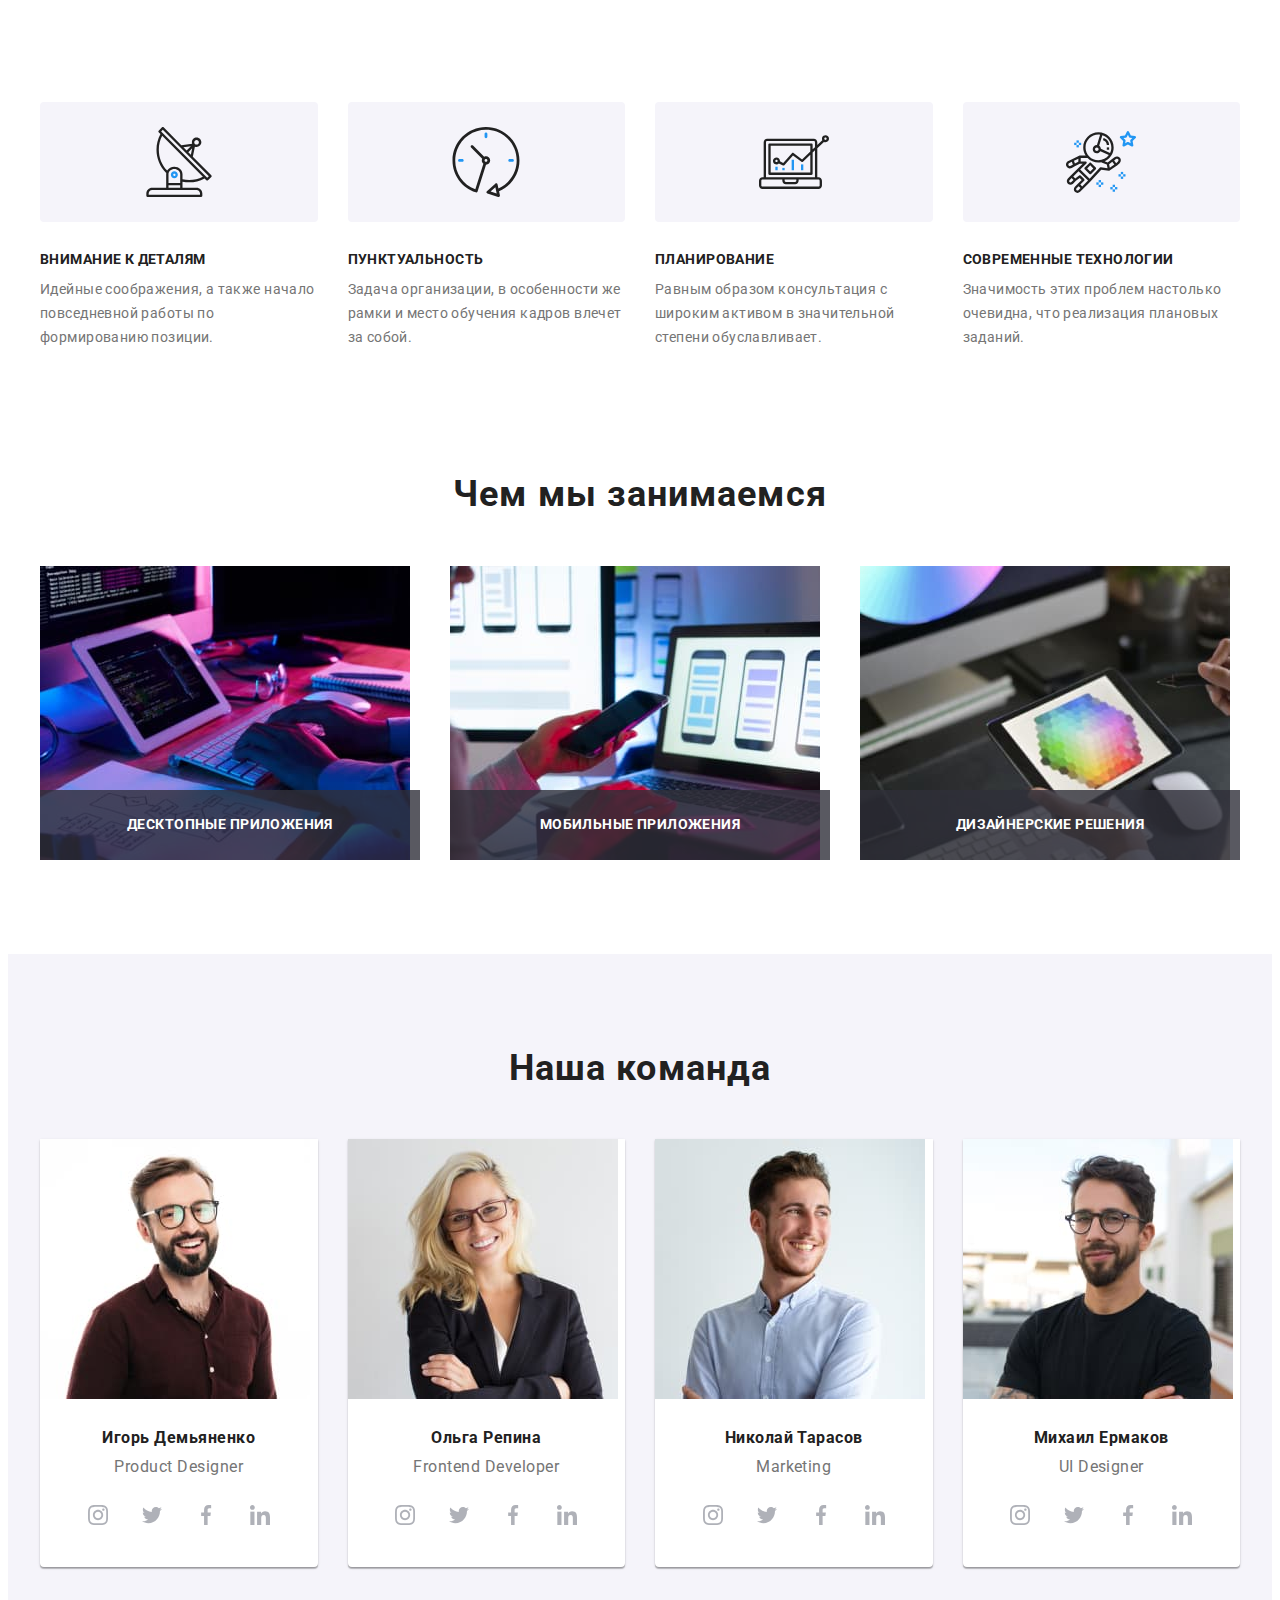
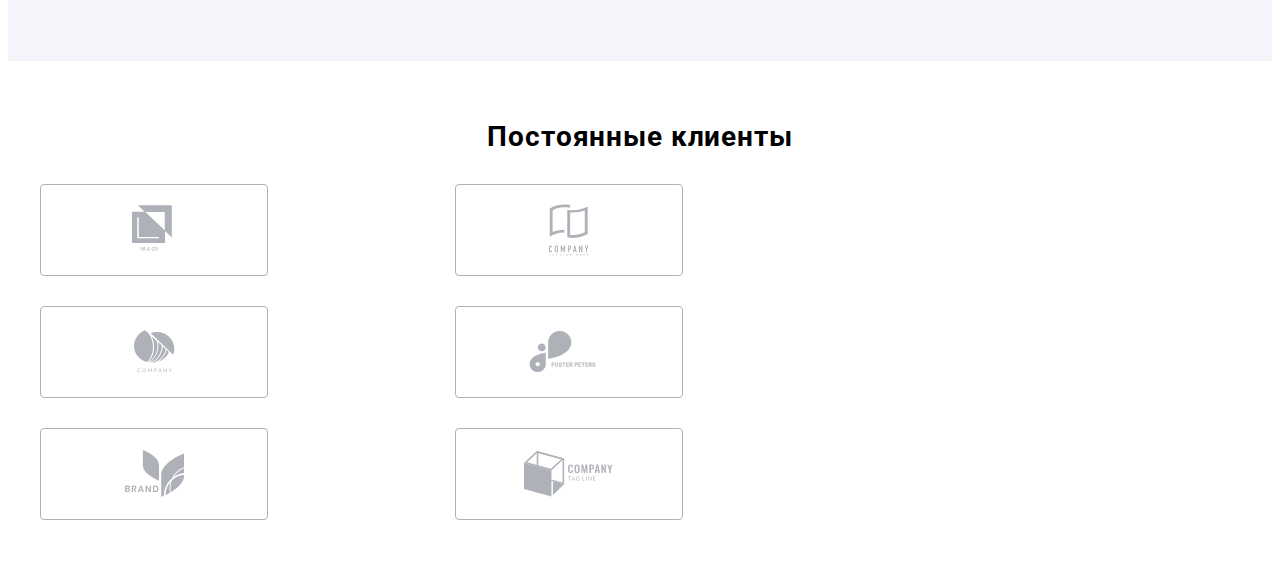
==== commit 09aadc05: "Team section" ====
--- a/index.html
+++ b/index.html
@@ -152,10 +152,10 @@
           <ul class="list team__list">
             <li class="team__item">
               <picture>
-                <source srcset="" media="(min-width: 1200px)" />
-                <source srcset="" media="(min-width: 768px)" />
+                <source srcset="./images/Desktop/Igor/img.jpg 1x, ./images/Desktop/Igor/img@2x.jpg 2x" media="(min-width: 1200px)" />
+                <source srcset="./images/Fototablet/Igor/img.jpg 1x, ./images/Fototablet/Igor/img@2x.jpg 2x" media="(min-width: 768px)" />
                 <source srcset="./images/Fotomobile/Igor/img.jpg 1x, ./images/Fotomobile/Igor/img@2x.jpg 2x" media="(min-width: 480px)" />
-                <img src="./images/Desktop/Igor/img-1.jpg" alt="Игорь Демьяненко Product Designerim" />
+                <img src="./images/Desktop/Igor/img.jpg" alt="Игорь Демьяненко Product Designerim" />
               </picture>
 
               <div class="team__box">
@@ -195,10 +195,10 @@
             </li>
             <li class="team__item">
               <picture>
-                <source srcset="" media="(min-width: 1200px)" />
-                <source srcset="" media="(min-width: 768px)" />
+                <source srcset="./images/Desktop/Olga/img.jpg 1x, ./images/Desktop/Olga/img@2x.jpg 2x" media="(min-width: 1200px)" />
+                <source srcset="./images/Fototablet/Olga/img.jpg 1x, ./images/Fototablet/Olga/img@2x.jpg 2x" media="(min-width: 768px)" />
                 <source srcset="./images/Fotomobile/Olga/img.jpg 1x, ./images/Fotomobile/Olga/img@2x.jpg 2x" media="(min-width: 480px)" />
-                <img src="./images/Desktop/Olga/img-1.jpg" alt="Ольга Репина Frontend Developer" />
+                <img src="./images/Desktop/Olga/img.jpg" alt="Ольга Репина Frontend Developer" />
               </picture>
               <div class="team__box">
                 <h3 class="team__name">Ольга Репина</h3>
@@ -237,10 +237,10 @@
             </li>
             <li class="team__item">
               <picture>
-                <source srcset="" media="(min-width: 1200px)" />
-                <source srcset="" media="(min-width: 768px)" />
+                <source srcset="./images/Desktop/Nikolai/img.jpg 1x, ./images/Desktop/Nikolai/img@2x.jpg 2x" media="(min-width: 1200px)" />
+                <source srcset="./images/Fototablet/Nikolai/img.jpg 1x, ./images/Fototablet/Nikolai/img@2x.jpg 2x" media="(min-width: 768px)" />
                 <source srcset="./images/Fotomobile/Nikolai/img.jpg 1x, ./images/Fotomobile/Nikolai/img@2x.jpg 2x" media="(min-width: 480px)" />
-                <img src="./images/Desktop/Nikolai/img-1.jpg" alt="Николай Тарасов Frontend Developer" />
+                <img src="./images/Desktop/Nikolai/img.jpg" alt="Николай Тарасов Frontend Developer" />
               </picture>
               <div class="team__box">
                 <h3 class="team__name">Николай Тарасов</h3>
@@ -279,10 +279,10 @@
             </li>
             <li class="team__item">
               <picture>
-                <source srcset="" media="(min-width: 1200px)" />
-                <source srcset="" media="(min-width: 768px)" />
-                <source srcset="./images/Fotomobile/Mehail/img.jpg 1x, ./images/Fotomobile/Mehail/img@2x.jpg 2x" media="(min-width: 480px)" />
-                <img src="./images/Desktop/Mihail/img-1.jpg" alt="Михаил Ермаков UI Designer" />
+                <source srcset="./images/Desktop/Mihail/img.jpg 1x, ./images/Desktop/Mihail/img@2x.jpg 2x" media="(min-width: 1200px)" />
+                <source srcset="./images/Fototablet/Mihail/img.jpg 1x, ./images/Fototablet/Mihail/img@2x.jpg 2x" media="(min-width: 768px)" />
+                <source srcset="./images/Fotomobile/Mihail/img.jpg 1x, ./images/Fotomobile/Mihail/img@2x.jpg 2x" media="(min-width: 480px)" />
+                <img src="./images/Desktop/Mihail/img.jpg" alt="Михаил Ермаков UI Designer" />
               </picture>
               <div class="team__box">
                 <h3 class="team__name">Михаил Ермаков</h3>
@@ -323,46 +323,46 @@
         </div>
       </section>
       <!--CUSTOMERS-->
-      <!--  <section class="customers">
+      <section class="customers">
         <div class="conteiner">
           <h2 class="customers__heading">Постоянные клиенты</h2>
           <ul class="customers__list list">
-            <li>
+            <li class="customers__item">
               <a class="customers__link link" href="">
                 <svg width="44px" height="49" class="customers__icon">
                   <use href="./images/sprite.svg#icon-logo-1"></use>
                 </svg>
               </a>
             </li>
-            <li>
+            <li class="customers__item">
               <a class="customers__link link" href="">
                 <svg width="40px" height="52" class="customers__icon">
                   <use href="./images/sprite.svg#icon-logo-2"></use>
                 </svg>
               </a>
             </li>
-            <li>
+            <li class="customers__item">
               <a class="customers__link link" href="">
                 <svg width="41px" height="43" class="customers__icon">
                   <use href="./images/sprite.svg#icon-logo-3"></use>
                 </svg>
               </a>
             </li>
-            <li>
+            <li class="customers__item">
               <a class="customers__link link" href="">
                 <svg width="80px" height="42" class="customers__icon">
                   <use href="./images/sprite.svg#icon-logo-4"></use>
                 </svg>
               </a>
             </li>
-            <li>
+            <li class="customers__item">
               <a class="customers__link link" href="">
                 <svg width="59px" height="47" class="customers__icon">
                   <use href="./images/sprite.svg#icon-logo-5"></use>
                 </svg>
               </a>
             </li>
-            <li>
+            <li class="customers__item">
               <a class="customers__link link" href="">
                 <svg width="89px" height="46" class="customers__icon">
                   <use href="./images/sprite.svg#icon-logo-6"></use>
@@ -371,7 +371,7 @@
             </li>
           </ul>
         </div>
-      </section> -->
+      </section>
     </main>
 
     <!--Footer-->
--- a/css/main.min.css
+++ b/css/main.min.css
@@ -1,2 +1,2 @@
-:root{--main-font-family: Roboto, sans-serif;--main-color: #212121;--second-color: #757575;--blue-color: rgb(33, 150, 243);--white-color: #ffffff;--background-hero-color: #2f303a;--logo-color: #000000;--section-pt-desktop: 94px;--section-pb-desktop: 94px;--section-pt-mobile: 60px;--section-pb-mobile: 60px;--section-pt-tablet: 60px;--section-pb-tablet: 60px;--main-icon-color: #afb1b8}.link{text-decoration:none}.list{list-style:none;list-style-type:none}.address{font-style:normal}h1,h2,h3,h4,h5,h6,p{margin:0}ul,ol{padding:0;margin:0}img{display:block;max-width:100%}body{font-family:var(--main-font-family);font-weight:400;color:var(--main-color)}button{border:none}.visually-hidden{position:absolute !important;clip:rect(1px 1px 1px 1px);clip:rect(1px, 1px, 1px, 1px);padding:0 !important;border:0 !important;height:1px !important;width:1px !important;overflow:hidden}.conteiner{padding-left:15px;padding-right:15px}@media screen and (min-width: 480px){.conteiner{width:480px;margin:0 auto}}@media screen and (min-width: 768px){.conteiner{width:768px}}@media screen and (min-width: 1200px){.conteiner{width:1200px}}.header{padding-top:25px;padding-bottom:25px}.header_portfolio::after{content:'';position:absolute;width:100%;left:0px;top:80px;border:1px solid #ececec}.header .conteiner{display:flex;align-items:center}.navigation{display:flex;align-items:center}.menu__list .navigation__current{position:relative;color:var(--blue-color)}.navigation__current::after{content:'';position:absolute;left:0px;bottom:-30px;width:100%;height:4px;background:#2196f3;border-radius:2px}.menu__list{display:flex}.menu__item:not(:last-child){margin-right:50px}.menu__link{font-weight:500;font-size:14px;line-height:1.14;letter-spacing:0.02em;color:var(--main-color);transition:color,250ms cubic-bezier(0.4, 0, 0.2, 1)}.menu__link:focus,.menu__link:hover,.menu__link:active{color:var(--blue-color)}.navigation__logo{font-family:Raleway;font-style:normal;font-weight:bold;font-size:26px;line-height:1.2;letter-spacing:0.03em;color:var(--blue-color);margin-right:93px}.navigation__logo-span{color:var(--logo-color)}.contact__list{display:flex;margin-left:auto}.contact__item:not(:last-child){margin-right:50px}.contact__link{display:flex;justify-content:center;align-items:center;font-weight:500;font-size:14px;line-height:1.14;letter-spacing:0.02em;color:var(--second-color);transition:color 250ms cubic-bezier(0.4, 0, 0.2, 1)}.contact__link:hover .contact__icon,.contact__link:focus .contact__icon{fill:var(--blue-color)}.contact__link:focus,.contact__link:hover{color:var(--blue-color)}.contact__icon{margin-right:10px;fill:var(--second-color);transition:fill 250ms cubic-bezier(0.4, 0, 0.2, 1)}.hero{background-color:var(--background-hero-color);background-image:linear-gradient(rgba(47,48,58,0.4), rgba(47,48,58,0.4)),url(../images/hero.jpg);background-repeat:no-repeat;background-size:cover;padding-top:200px;padding-bottom:200px}.hero .conteiner{text-align:center}.hero__heading{font-weight:900;font-size:44px;line-height:1.36;text-align:center;letter-spacing:0.06em;text-transform:uppercase;color:var(--white-color);max-width:696px;margin:auto}.hero__btn{min-width:200px;font-family:var(--main-font-family);font-weight:bold;font-size:16px;line-height:1.875;letter-spacing:0.06em;color:var(--white-color);border-radius:4px;padding:10px 32px;margin-top:30px;cursor:pointer;background-color:var(--blue-color);transition:background 250ms cubic-bezier(0.4, 0, 0.2, 1),box-shadow 250ms cubic-bezier(0.4, 0, 0.2, 1)}.hero__btn:focus,.hero__btn:hover{background:#1166ac;box-shadow:0px 4px 4px rgba(0,0,0,0.15)}.quality{padding-top:var(--section-pt-mobile);padding-bottom:var(--section-pb-mobile)}.quality__tumb{display:flex;justify-content:center;margin-bottom:30px;background:#f5f4fa;border-radius:4px;padding:25px 100px}.quality__text-box{display:flex;flex-wrap:wrap;justify-content:center}.quality__heading{font-weight:bold;font-size:14px;line-height:1.14;letter-spacing:0.03em;text-transform:uppercase;color:var(--main-color);margin-bottom:10px}.quality__paragraph{font-weight:normal;font-size:14px;line-height:1.71;letter-spacing:0.03em;color:var(--second-color)}.quality__item:not(:last-child){margin-bottom:30px}@media screen and (min-width: 768px){.quality{padding-top:var(--section-pt-tablet);padding-bottom:var(--section-pb-tablet)}.quality__list{display:flex;flex-wrap:wrap}.quality__item{flex-basis:calc(100% / 2 - 15px)}.quality__item:nth-child(2n+1){margin-right:30px}.quality__text-box{display:block}}@media screen and (min-width: 1200px){.quality{padding-top:var(--section-pt-desktop);padding-bottom:var(--section-pb-desktop)}.quality__list{display:flex;flex-wrap:nowrap;margin-left:-30px;margin-top:-30px}.quality__item{flex-basis:calc(100% / 4 - 30px);margin-left:30px;margin-top:30px}.quality__item:nth-child(2n+1){margin-right:0px}}.works{display:none}@media screen and (min-width: 1200px){.works{display:flex;padding-bottom:var(--section-pb-desktop)}.works__list{display:flex;margin-left:-30px;margin-top:-30px}.works__item{flex-basis:calc(100% / 3 - 30px);margin-left:30px;margin-top:30px}.works__conteiner{display:flex;position:relative}.works__label{position:absolute;left:0px;bottom:0px;width:100%;padding-top:27px;padding-bottom:27px;background:rgba(47,48,58,0.8);font-family:var(--main-font-family);font-weight:bold;font-size:14px;line-height:1.14;text-align:center;letter-spacing:0.03em;text-transform:uppercase;color:var(--white-color)}.works__title{font-weight:bold;font-size:36px;line-height:1.16;text-align:center;letter-spacing:0.03em;color:var(--main-color);margin-bottom:50px}}.team{background:#f5f4fa;padding-top:var(--section-pt-mobile);padding-bottom:var(--section-pb-mobile)}.team__list{display:flex;flex-wrap:wrap;justify-content:center}.team__header{font-family:var(--main-font-family);font-style:normal;font-weight:bold;font-size:28px;line-height:33px;text-align:center;letter-spacing:0.03em;color:var(--main-color);margin-bottom:30px}.social__list{display:flex;align-content:center;justify-content:space-between}.social__link{display:flex;justify-content:center;align-items:center;width:44px;height:44px;border-radius:50%;background-color:var(--white-color);transition:background-color 250ms cubic-bezier(0.4, 0, 0.2, 1)}.social__link:hover,.social__link:focus{background-color:var(--blue-color)}.social__link:hover .social__icon,.social__link:focus .social__icon{fill:var(--white-color)}.social__icon{fill:var(--main-icon-color);transition:fill 250ms cubic-bezier(0.4, 0, 0.2, 1)}.customers .conteiner{padding-top:var(--section-pt);padding-bottom:var(--section-pb)}.customers__heading{font-family:var(--main-font-family);font-weight:bold;font-size:36px;line-height:1.17;text-align:center;letter-spacing:0.03em;color:var(--logo-color);margin-bottom:50px}.customers__list{display:flex;justify-content:space-between;align-items:center}.customers__link{display:flex;justify-content:center;align-items:center;width:170px;height:90px;left:215px;top:2493px;border:1px solid #afb1b8;border-radius:4px;transition:border 250ms cubic-bezier(0.4, 0, 0.2, 1)}.customers__link:hover,.customers__link:focus{border:1px solid #2196f3}.customers__link:hover .customers__icon,.customers__link:focus .customers__icon{fill:#2196f3}.customers__icon{fill:#afb1b8;transition:fill 250ms cubic-bezier(0.4, 0, 0.2, 1)}.footer{padding-top:60px;padding-bottom:60px}.footer .conteiner{display:flex;align-items:baseline}.footer-item:not(:last-child){margin-bottom:9px}.footer{background-color:var(--background-hero-color)}.logo-footer__link{display:block;margin-bottom:20px;font-family:Raleway;font-style:normal;font-weight:bold;font-size:26px;line-height:1.2;letter-spacing:0.03em;color:var(--blue-color)}.logo-footer__span{color:var(--white-color)}.adress__link{font-weight:normal;font-size:14px;line-height:1.71;letter-spacing:0.03em;color:rgba(255,255,255,0.6)}.address__map-link{font-weight:normal;font-size:14px;line-height:1.71;letter-spacing:0.03em;color:var(--white-color)}.footer-social{margin-left:70px}.footer-social__list{display:flex}.footer-social__list:not(:last-child){margin-right:10px}.footer-social__item:not(:last-child){margin-right:10px}.footer-social__paragraf{font-family:var(--main-font-family);font-weight:bold;font-size:14px;line-height:1.14;letter-spacing:0.03em;text-transform:uppercase;color:var(--white-color);margin-bottom:16px}.footer-social__icon{fill:var(--white-color);transition:fill 250ms cubic-bezier(0.4, 0, 0.2, 1)}.footer-social__link{display:flex;justify-content:center;align-items:center;width:44px;height:44px;border-radius:50%;background:rgba(255,255,255,0.1);transition:background-color 250ms cubic-bezier(0.4, 0, 0.2, 1)}.footer-social__link:focus,.footer-social__link:hover{background-color:var(--blue-color)}.footer-social__link:focus .social-footer__icon,.footer-social__link:hover .social-footer__icon{fill:var(--white-color)}.footer-form{display:flex;flex-wrap:wrap;max-width:570px;margin-left:94px}.footer-form__description{font-family:var(--main-font-family);font-weight:bold;text-transform:uppercase;font-size:14px;line-height:1.14;letter-spacing:0.03em;color:var(--white-color);margin-bottom:20px}.footer-form__input{width:358px;height:50px;border:1px solid rgba(255,255,255,0.3);box-sizing:border-box;filter:drop-shadow(0px 4px 4px rgba(0,0,0,0.15));border-radius:4px;background-color:transparent;outline:none;padding:15px 16px;color:var(--white-color)}.footer-form__input::placeholder{font-family:var(--main-font-family);font-weight:normal;font-size:16px;line-height:1.25;letter-spacing:0.03em;color:rgba(255,255,255,0.6)}.footer-form__btn{display:flex;align-items:center;max-width:200px;font-family:var(--main-font-family);font-weight:bold;font-size:16px;line-height:1.87;letter-spacing:0.06em;color:var(--white-color);background:var(--blue-color);border-radius:4px;padding:10px 28px;cursor:pointer;margin-left:12px;transition:background-color,250ms cubic-bezier(0.4, 0, 0.2, 1),box-shadow 250ms cubic-bezier(0.4, 0, 0.2, 1)}.footer-form__btn:focus,.footer-form__btn:hover{background-color:#1166ac;box-shadow:0px 4px 4px rgba(0,0,0,0.15)}.footer-form__icon{fill:var(--white-color);margin-left:10px}.backdrop{position:fixed;left:0;top:0;width:100vw;height:100vh;background-color:rgba(0,0,0,0.2);transition:background-color,250ms cubic-bezier(0.4, 0, 0.2, 1)}.modal{display:flex;flex-direction:column;position:absolute;top:50%;left:50%;transform:translate(-50%, -50%);width:528px;height:580px;padding:40px 40px;background:var(--white-color);box-shadow:0px 1px 3px rgba(0,0,0,0.12),0px 1px 1px rgba(0,0,0,0.14),0px 2px 1px rgba(0,0,0,0.2);border-radius:4px}.modal-close__btn{position:absolute;top:8px;right:8px;width:30px;height:30px;padding:0;background-color:var(--white-color);cursor:pointer;border-radius:50%;border:transparent;border:1px solid rgba(0,0,0,0.1);box-sizing:border-box}.modal-close__btn:hover{fill:var(--blue-color)}.modal-close__btn:focus{fill:var(--blue-color);outline:none}.modal-close__icon{position:absolute;left:50%;top:50%;transform:translate(-50%, -50%)}.is-hidden{opacity:0;visibility:hidden;pointer-events:none}.modal-form__heading{padding-bottom:12px;font-family:var(--main-font-family);font-weight:bold;font-size:20px;line-height:1.15;text-align:center;letter-spacing:0.03em;color:var(--logo-color)}.modal-form__input{width:100%;height:40px;border:1px solid rgba(33,33,33,0.2);border-radius:4px;padding-left:42px;outline:none;transition:border-color,250ms cubic-bezier(0.4, 0, 0.2, 1)}.modal-form__input:focus{border-color:var(--blue-color)}.modal-form__input:focus+.modal-form__icon{fill:var(--blue-color)}.modal-form{display:flex;flex-direction:column}.modal-form__field{font-family:var(--main-font-family);font-weight:normal;font-size:12px;line-height:1.16;letter-spacing:0.01em;color:#757575;margin-bottom:10px}.modal-form__wrapper{display:block;position:relative;margin-top:4px}.modal-form__icon{position:absolute;left:12px;top:50%;transform:translateY(-50%);transform:fill 250ms cubic-bezier(0.4, 0, 0.2, 1)}.modal-form__check-desc{display:flex;align-items:center;font-family:var(--main-font-family);font-weight:normal;font-size:14px;line-height:2;letter-spacing:0.03em;color:var(--second-color);margin-bottom:30px}.modal-form__check-desc::before{display:block;content:'';width:16px;height:15px;border:2px solid #212121;border-radius:2px;margin-right:8px}.modal-form__term:checked+.modal-form__check-desc::before{border-color:var(--blue-color);background-image:url(../images/Vector.svg);background-color:var(--blue-color);background-origin:padding-box;background-size:contain;background-position-y:center}.modal-form__term:focus+.modal-form__check-desc::before{border-color:var(--blue-color)}.modal-form__message{width:100%;height:120px;border:1px solid rgba(33,33,33,0.2);border-radius:4px;padding:12px 16px;resize:none;outline:none;transition:border-color,250ms cubic-bezier(0.4, 0, 0.2, 1)}.modal-form__message:focus{border-color:var(--blue-color)}.modal-form__message::placeholder{font-family:var(--main-font-family);font-weight:normal;font-size:12px;line-height:1.16;letter-spacing:0.01em;color:rgba(117,117,117,0.5)}.modal-form__btn{align-self:center;min-width:200px;font-family:var(--main-font-family);font-weight:bold;font-size:16px;line-height:1.87;letter-spacing:0.06em;color:var(--white-color);background:var(--blue-color);border-radius:4px;padding:10px 56px;cursor:pointer;transition:background-color,250ms cubic-bezier(0.4, 0, 0.2, 1),box-shadow 250ms cubic-bezier(0.4, 0, 0.2, 1)}.modal-form__btn:focus,.modal-form__btn:hover{box-shadow:0px 4px 4px rgba(0,0,0,0.15);background-color:#1166ac}.filter{padding-top:var(--section-pt);padding-bottom:var(--section-pb)}.filter__list{margin-bottom:50px}.filter__item:not(:first-child){margin-left:8px}.filter__list{display:flex;justify-content:center}.filter__btn{min-width:73px;font-weight:500;font-size:16px;line-height:1.6;text-align:center;letter-spacing:0.03em;color:var(--main-color);background:#f5f4fa;border-radius:4px;padding:6px 22px;transition:background-color 250ms cubic-bezier(0.4, 0, 0.2, 1),color 250ms cubic-bezier(0.4, 0, 0.2, 1),box-shadow 250ms cubic-bezier(0.4, 0, 0.2, 1)}.filter__btn:focus,.filter__btn:hover{background:var(--blue-color);color:var(--white-color);box-shadow:0px 3px 1px rgba(0,0,0,0.1),0px 1px 2px rgba(0,0,0,0.08),0px 2px 2px rgba(0,0,0,0.12);cursor:pointer}.cards{display:flex;flex-wrap:wrap;margin-left:-30px;margin-top:-30px}.cards__item{flex-basis:calc(100% / 3 - 30px);margin-left:30px;margin-top:30px;transition:box-shadow 250ms cubic-bezier(0.4, 0, 0.2, 1)}.cards__link{display:inline-block;transition:box-shadow 250ms cubic-bezier(0.4, 0, 0.2, 1)}.cards__link:hover,.cards__link:focus{box-shadow:0px 4px 4px rgba(0,0,0,0.25)}.cards__link:hover .overlay__text,.cards__link:focus .overlay__text{transform:translateY(0%)}.cards__overlay{position:relative;overflow:hidden}.overlay__text{height:100%;position:absolute;left:0px;top:0px;padding:63px 24px;font-family:var(--main-font-family);font-weight:normal;font-size:18px;line-height:1.6;letter-spacing:0.03em;color:var(--white-color);background:rgba(33,150,243,0.9);transform:translateY(100%);transition:transform 250ms cubic-bezier(0.4, 0, 0.2, 1)}.cards__text{padding:20px 24px;border:1px solid #eeeeee}.cards__heading{font-family:var(--main-font-family);font-weight:bold;font-size:18px;line-height:2;letter-spacing:0.06em;color:var(--main-color);margin-top:20px;margin-bottom:0px}.cards__paragraph{font-family:var(--main-font-family);font-weight:normal;font-size:16px;line-height:1.9;letter-spacing:0.03em;color:var(--second-color);margin-top:4px}
+:root{--main-font-family: Roboto, sans-serif;--main-color: #212121;--second-color: #757575;--blue-color: rgb(33, 150, 243);--white-color: #ffffff;--background-hero-color: #2f303a;--logo-color: #000000;--section-pt-desktop: 94px;--section-pb-desktop: 94px;--section-pt-mobile: 60px;--section-pb-mobile: 60px;--section-pt-tablet: 60px;--section-pb-tablet: 60px;--main-icon-color: #afb1b8}.link{text-decoration:none}.list{list-style:none;list-style-type:none}.address{font-style:normal}h1,h2,h3,h4,h5,h6,p{margin:0}ul,ol{padding:0;margin:0}img{display:block;max-width:100%}body{font-family:var(--main-font-family);font-weight:400;color:var(--main-color)}button{border:none}.visually-hidden{position:absolute !important;clip:rect(1px 1px 1px 1px);clip:rect(1px, 1px, 1px, 1px);padding:0 !important;border:0 !important;height:1px !important;width:1px !important;overflow:hidden}.conteiner{padding-left:15px;padding-right:15px}@media screen and (min-width: 480px){.conteiner{width:480px;margin:0 auto}}@media screen and (min-width: 768px){.conteiner{width:768px}}@media screen and (min-width: 1200px){.conteiner{width:1200px}}.header{padding-top:25px;padding-bottom:25px}.header_portfolio::after{content:'';position:absolute;width:100%;left:0px;top:80px;border:1px solid #ececec}.header .conteiner{display:flex;align-items:center}.navigation{display:flex;align-items:center}.menu__list .navigation__current{position:relative;color:var(--blue-color)}.navigation__current::after{content:'';position:absolute;left:0px;bottom:-30px;width:100%;height:4px;background:#2196f3;border-radius:2px}.menu__list{display:flex}.menu__item:not(:last-child){margin-right:50px}.menu__link{font-weight:500;font-size:14px;line-height:1.14;letter-spacing:0.02em;color:var(--main-color);transition:color,250ms cubic-bezier(0.4, 0, 0.2, 1)}.menu__link:focus,.menu__link:hover,.menu__link:active{color:var(--blue-color)}.navigation__logo{font-family:Raleway;font-style:normal;font-weight:bold;font-size:26px;line-height:1.2;letter-spacing:0.03em;color:var(--blue-color);margin-right:93px}.navigation__logo-span{color:var(--logo-color)}.contact__list{display:flex;margin-left:auto}.contact__item:not(:last-child){margin-right:50px}.contact__link{display:flex;justify-content:center;align-items:center;font-weight:500;font-size:14px;line-height:1.14;letter-spacing:0.02em;color:var(--second-color);transition:color 250ms cubic-bezier(0.4, 0, 0.2, 1)}.contact__link:hover .contact__icon,.contact__link:focus .contact__icon{fill:var(--blue-color)}.contact__link:focus,.contact__link:hover{color:var(--blue-color)}.contact__icon{margin-right:10px;fill:var(--second-color);transition:fill 250ms cubic-bezier(0.4, 0, 0.2, 1)}.hero{background-color:var(--background-hero-color);background-image:linear-gradient(rgba(47,48,58,0.4), rgba(47,48,58,0.4)),url(../images/hero.jpg);background-repeat:no-repeat;background-size:cover;padding-top:200px;padding-bottom:200px}.hero .conteiner{text-align:center}.hero__heading{font-weight:900;font-size:44px;line-height:1.36;text-align:center;letter-spacing:0.06em;text-transform:uppercase;color:var(--white-color);max-width:696px;margin:auto}.hero__btn{min-width:200px;font-family:var(--main-font-family);font-weight:bold;font-size:16px;line-height:1.875;letter-spacing:0.06em;color:var(--white-color);border-radius:4px;padding:10px 32px;margin-top:30px;cursor:pointer;background-color:var(--blue-color);transition:background 250ms cubic-bezier(0.4, 0, 0.2, 1),box-shadow 250ms cubic-bezier(0.4, 0, 0.2, 1)}.hero__btn:focus,.hero__btn:hover{background:#1166ac;box-shadow:0px 4px 4px rgba(0,0,0,0.15)}.quality{padding-top:var(--section-pt-mobile);padding-bottom:var(--section-pb-mobile)}.quality__tumb{display:flex;justify-content:center;margin-bottom:30px;background:#f5f4fa;border-radius:4px;padding:25px 100px}.quality__text-box{display:flex;flex-wrap:wrap;justify-content:center}.quality__heading{font-weight:bold;font-size:14px;line-height:1.14;letter-spacing:0.03em;text-transform:uppercase;color:var(--main-color);margin-bottom:10px}.quality__paragraph{font-weight:normal;font-size:14px;line-height:1.71;letter-spacing:0.03em;color:var(--second-color)}.quality__item:not(:last-child){margin-bottom:30px}@media screen and (min-width: 768px){.quality{padding-top:var(--section-pt-tablet);padding-bottom:var(--section-pb-tablet)}.quality__list{display:flex;flex-wrap:wrap}.quality__item{flex-basis:calc(100% / 2 - 15px)}.quality__item:nth-child(2n+1){margin-right:30px}.quality__text-box{display:block}}@media screen and (min-width: 1200px){.quality{padding-top:var(--section-pt-desktop);padding-bottom:var(--section-pb-desktop)}.quality__list{display:flex;flex-wrap:nowrap;margin-left:-30px;margin-top:-30px}.quality__item{flex-basis:calc(100% / 4 - 30px);margin-left:30px;margin-top:30px}.quality__item:nth-child(2n+1){margin-right:0px}}@media screen and (max-width: 1199px){.works{display:none}}@media screen and (min-width: 1200px){.works{padding-bottom:var(--section-pb-desktop)}.works__list{display:flex;margin-left:-30px;margin-top:-30px}.works__item{flex-basis:calc(100% / 3 - 30px);margin-left:30px;margin-top:30px}.works__conteiner{display:flex;position:relative}.works__label{position:absolute;left:0px;bottom:0px;width:100%;padding-top:27px;padding-bottom:27px;background:rgba(47,48,58,0.8);font-family:var(--main-font-family);font-weight:bold;font-size:14px;line-height:1.14;text-align:center;letter-spacing:0.03em;text-transform:uppercase;color:var(--white-color)}.works__title{font-weight:bold;font-size:36px;line-height:1.16;text-align:center;letter-spacing:0.03em;color:var(--main-color);margin-bottom:50px}}.team{background:#f5f4fa;padding-top:var(--section-pt-mobile);padding-bottom:var(--section-pb-mobile)}.team__list{display:flex;flex-wrap:wrap;justify-content:center}.team__header{font-family:var(--main-font-family);font-style:normal;font-weight:bold;font-size:28px;line-height:1.17;text-align:center;letter-spacing:0.03em;color:var(--main-color);margin-bottom:30px}.team__box{padding:16px 74px}.team__name{font-weight:700;font-size:16px;line-height:1.18;text-align:center;letter-spacing:0.03em;color:var(--main-color);margin-bottom:10px}.team__item{margin-top:30px;background:var(--white-color);box-shadow:0px 1px 3px rgba(0,0,0,0.12),0px 1px 1px rgba(0,0,0,0.14),0px 2px 1px rgba(0,0,0,0.2);border-radius:0px 0px 4px 4px}.team__position{font-weight:400;font-size:16px;line-height:1.18;text-align:center;letter-spacing:0.03em;color:var(--second-color);margin-bottom:16px}@media screen and (min-width: 768px){.team{padding-top:var(--section-pt-tablet);padding-bottom:var(--section-pb-tablet)}.team__item{flex-basis:calc(100% / 2 - 30px)}.team__item:nth-child(odd){margin-right:30px}}@media screen and (min-width: 1200px){.team{padding-top:var(--section-pt-desktop);padding-bottom:var(--section-pb-desktop)}.team__header{font-weight:bold;font-size:36px;line-height:1.16;text-align:center;letter-spacing:0.03em;color:var(--main-color);margin-bottom:50px}.team__list{display:flex;margin-left:-30px;margin-top:-30px}.team__item:nth-child(odd){margin-right:0px}.team__item{flex-basis:calc(100% / 4 - 30px);margin-left:30px;margin-top:30px}.team__box{padding:30px 32px}}.social__list{display:flex;justify-content:center}.social__item:not(:last-child){margin-right:10px}.social__link{display:flex;justify-content:center;align-items:center;width:44px;height:44px;border-radius:50%;background-color:var(--white-color);transition:background-color 250ms cubic-bezier(0.4, 0, 0.2, 1)}.social__link:hover,.social__link:focus{background-color:var(--blue-color)}.social__link:hover .social__icon,.social__link:focus .social__icon{fill:var(--white-color)}.social__icon{fill:var(--main-icon-color);transition:fill 250ms cubic-bezier(0.4, 0, 0.2, 1)}.customers{padding-top:var(--section-pt-mobile);padding-bottom:var(--section-pb-mobile)}.customers__heading{font-family:var(--main-font-family);font-weight:bold;font-size:28px;line-height:1.17;text-align:center;letter-spacing:0.03em;color:var(--logo-color)}.customers__list{display:flex;flex-wrap:wrap;margin-right:-30px}.customers__item{flex-basis:calc(100% / 2 - 30px)}.customers__item:nth-child(2n+1){margin-right:30px}.customers__item{margin-top:30px}.customers__link{display:flex;justify-content:center;align-items:center;width:210px;height:90px;left:215px;top:2493px;border:1px solid #afb1b8;border-radius:4px;transition:border 250ms cubic-bezier(0.4, 0, 0.2, 1)}.customers__link:hover,.customers__link:focus{border:1px solid #2196f3}.customers__link:hover .customers__icon,.customers__link:focus .customers__icon{fill:#2196f3}.customers__icon{fill:#afb1b8;transition:fill 250ms cubic-bezier(0.4, 0, 0.2, 1)}@media screen and (min-width: 768px){.customers{padding-top:var(--section-pt-tablet);padding-bottom:var(--section-pb-tablet)}.customers__list{display:flex;flex-wrap:wrap;margin-right:0px}.customers__link{width:226px}.customers__item:nth-child(3n+3){margin-right:30px}.customers__item{flex-basis:calc(100% / 3 - 15px)}}.footer{padding-top:60px;padding-bottom:60px}.footer .conteiner{display:flex;align-items:baseline}.footer-item:not(:last-child){margin-bottom:9px}.footer{background-color:var(--background-hero-color)}.logo-footer__link{display:block;margin-bottom:20px;font-family:Raleway;font-style:normal;font-weight:bold;font-size:26px;line-height:1.2;letter-spacing:0.03em;color:var(--blue-color)}.logo-footer__span{color:var(--white-color)}.adress__link{font-weight:normal;font-size:14px;line-height:1.71;letter-spacing:0.03em;color:rgba(255,255,255,0.6)}.address__map-link{font-weight:normal;font-size:14px;line-height:1.71;letter-spacing:0.03em;color:var(--white-color)}.footer-social{margin-left:70px}.footer-social__list{display:flex}.footer-social__list:not(:last-child){margin-right:10px}.footer-social__item:not(:last-child){margin-right:10px}.footer-social__paragraf{font-family:var(--main-font-family);font-weight:bold;font-size:14px;line-height:1.14;letter-spacing:0.03em;text-transform:uppercase;color:var(--white-color);margin-bottom:16px}.footer-social__icon{fill:var(--white-color);transition:fill 250ms cubic-bezier(0.4, 0, 0.2, 1)}.footer-social__link{display:flex;justify-content:center;align-items:center;width:44px;height:44px;border-radius:50%;background:rgba(255,255,255,0.1);transition:background-color 250ms cubic-bezier(0.4, 0, 0.2, 1)}.footer-social__link:focus,.footer-social__link:hover{background-color:var(--blue-color)}.footer-social__link:focus .social-footer__icon,.footer-social__link:hover .social-footer__icon{fill:var(--white-color)}.footer-form{display:flex;flex-wrap:wrap;max-width:570px;margin-left:94px}.footer-form__description{font-family:var(--main-font-family);font-weight:bold;text-transform:uppercase;font-size:14px;line-height:1.14;letter-spacing:0.03em;color:var(--white-color);margin-bottom:20px}.footer-form__input{width:358px;height:50px;border:1px solid rgba(255,255,255,0.3);box-sizing:border-box;filter:drop-shadow(0px 4px 4px rgba(0,0,0,0.15));border-radius:4px;background-color:transparent;outline:none;padding:15px 16px;color:var(--white-color)}.footer-form__input::placeholder{font-family:var(--main-font-family);font-weight:normal;font-size:16px;line-height:1.25;letter-spacing:0.03em;color:rgba(255,255,255,0.6)}.footer-form__btn{display:flex;align-items:center;max-width:200px;font-family:var(--main-font-family);font-weight:bold;font-size:16px;line-height:1.87;letter-spacing:0.06em;color:var(--white-color);background:var(--blue-color);border-radius:4px;padding:10px 28px;cursor:pointer;margin-left:12px;transition:background-color,250ms cubic-bezier(0.4, 0, 0.2, 1),box-shadow 250ms cubic-bezier(0.4, 0, 0.2, 1)}.footer-form__btn:focus,.footer-form__btn:hover{background-color:#1166ac;box-shadow:0px 4px 4px rgba(0,0,0,0.15)}.footer-form__icon{fill:var(--white-color);margin-left:10px}.backdrop{position:fixed;left:0;top:0;width:100vw;height:100vh;background-color:rgba(0,0,0,0.2);transition:background-color,250ms cubic-bezier(0.4, 0, 0.2, 1)}.modal{display:flex;flex-direction:column;position:absolute;top:50%;left:50%;transform:translate(-50%, -50%);width:528px;height:580px;padding:40px 40px;background:var(--white-color);box-shadow:0px 1px 3px rgba(0,0,0,0.12),0px 1px 1px rgba(0,0,0,0.14),0px 2px 1px rgba(0,0,0,0.2);border-radius:4px}.modal-close__btn{position:absolute;top:8px;right:8px;width:30px;height:30px;padding:0;background-color:var(--white-color);cursor:pointer;border-radius:50%;border:transparent;border:1px solid rgba(0,0,0,0.1);box-sizing:border-box}.modal-close__btn:hover{fill:var(--blue-color)}.modal-close__btn:focus{fill:var(--blue-color);outline:none}.modal-close__icon{position:absolute;left:50%;top:50%;transform:translate(-50%, -50%)}.is-hidden{opacity:0;visibility:hidden;pointer-events:none}.modal-form__heading{padding-bottom:12px;font-family:var(--main-font-family);font-weight:bold;font-size:20px;line-height:1.15;text-align:center;letter-spacing:0.03em;color:var(--logo-color)}.modal-form__input{width:100%;height:40px;border:1px solid rgba(33,33,33,0.2);border-radius:4px;padding-left:42px;outline:none;transition:border-color,250ms cubic-bezier(0.4, 0, 0.2, 1)}.modal-form__input:focus{border-color:var(--blue-color)}.modal-form__input:focus+.modal-form__icon{fill:var(--blue-color)}.modal-form{display:flex;flex-direction:column}.modal-form__field{font-family:var(--main-font-family);font-weight:normal;font-size:12px;line-height:1.16;letter-spacing:0.01em;color:#757575;margin-bottom:10px}.modal-form__wrapper{display:block;position:relative;margin-top:4px}.modal-form__icon{position:absolute;left:12px;top:50%;transform:translateY(-50%);transform:fill 250ms cubic-bezier(0.4, 0, 0.2, 1)}.modal-form__check-desc{display:flex;align-items:center;font-family:var(--main-font-family);font-weight:normal;font-size:14px;line-height:2;letter-spacing:0.03em;color:var(--second-color);margin-bottom:30px}.modal-form__check-desc::before{display:block;content:'';width:16px;height:15px;border:2px solid #212121;border-radius:2px;margin-right:8px}.modal-form__term:checked+.modal-form__check-desc::before{border-color:var(--blue-color);background-image:url(../images/Vector.svg);background-color:var(--blue-color);background-origin:padding-box;background-size:contain;background-position-y:center}.modal-form__term:focus+.modal-form__check-desc::before{border-color:var(--blue-color)}.modal-form__message{width:100%;height:120px;border:1px solid rgba(33,33,33,0.2);border-radius:4px;padding:12px 16px;resize:none;outline:none;transition:border-color,250ms cubic-bezier(0.4, 0, 0.2, 1)}.modal-form__message:focus{border-color:var(--blue-color)}.modal-form__message::placeholder{font-family:var(--main-font-family);font-weight:normal;font-size:12px;line-height:1.16;letter-spacing:0.01em;color:rgba(117,117,117,0.5)}.modal-form__btn{align-self:center;min-width:200px;font-family:var(--main-font-family);font-weight:bold;font-size:16px;line-height:1.87;letter-spacing:0.06em;color:var(--white-color);background:var(--blue-color);border-radius:4px;padding:10px 56px;cursor:pointer;transition:background-color,250ms cubic-bezier(0.4, 0, 0.2, 1),box-shadow 250ms cubic-bezier(0.4, 0, 0.2, 1)}.modal-form__btn:focus,.modal-form__btn:hover{box-shadow:0px 4px 4px rgba(0,0,0,0.15);background-color:#1166ac}.filter{padding-top:var(--section-pt);padding-bottom:var(--section-pb)}.filter__list{margin-bottom:50px}.filter__item:not(:first-child){margin-left:8px}.filter__list{display:flex;justify-content:center}.filter__btn{min-width:73px;font-weight:500;font-size:16px;line-height:1.6;text-align:center;letter-spacing:0.03em;color:var(--main-color);background:#f5f4fa;border-radius:4px;padding:6px 22px;transition:background-color 250ms cubic-bezier(0.4, 0, 0.2, 1),color 250ms cubic-bezier(0.4, 0, 0.2, 1),box-shadow 250ms cubic-bezier(0.4, 0, 0.2, 1)}.filter__btn:focus,.filter__btn:hover{background:var(--blue-color);color:var(--white-color);box-shadow:0px 3px 1px rgba(0,0,0,0.1),0px 1px 2px rgba(0,0,0,0.08),0px 2px 2px rgba(0,0,0,0.12);cursor:pointer}.cards{display:flex;flex-wrap:wrap;margin-left:-30px;margin-top:-30px}.cards__item{flex-basis:calc(100% / 3 - 30px);margin-left:30px;margin-top:30px;transition:box-shadow 250ms cubic-bezier(0.4, 0, 0.2, 1)}.cards__link{display:inline-block;transition:box-shadow 250ms cubic-bezier(0.4, 0, 0.2, 1)}.cards__link:hover,.cards__link:focus{box-shadow:0px 4px 4px rgba(0,0,0,0.25)}.cards__link:hover .overlay__text,.cards__link:focus .overlay__text{transform:translateY(0%)}.cards__overlay{position:relative;overflow:hidden}.overlay__text{height:100%;position:absolute;left:0px;top:0px;padding:63px 24px;font-family:var(--main-font-family);font-weight:normal;font-size:18px;line-height:1.6;letter-spacing:0.03em;color:var(--white-color);background:rgba(33,150,243,0.9);transform:translateY(100%);transition:transform 250ms cubic-bezier(0.4, 0, 0.2, 1)}.cards__text{padding:20px 24px;border:1px solid #eeeeee}.cards__heading{font-family:var(--main-font-family);font-weight:bold;font-size:18px;line-height:2;letter-spacing:0.06em;color:var(--main-color);margin-top:20px;margin-bottom:0px}.cards__paragraph{font-family:var(--main-font-family);font-weight:normal;font-size:16px;line-height:1.9;letter-spacing:0.03em;color:var(--second-color);margin-top:4px}
 /*# sourceMappingURL=main.min.css.map */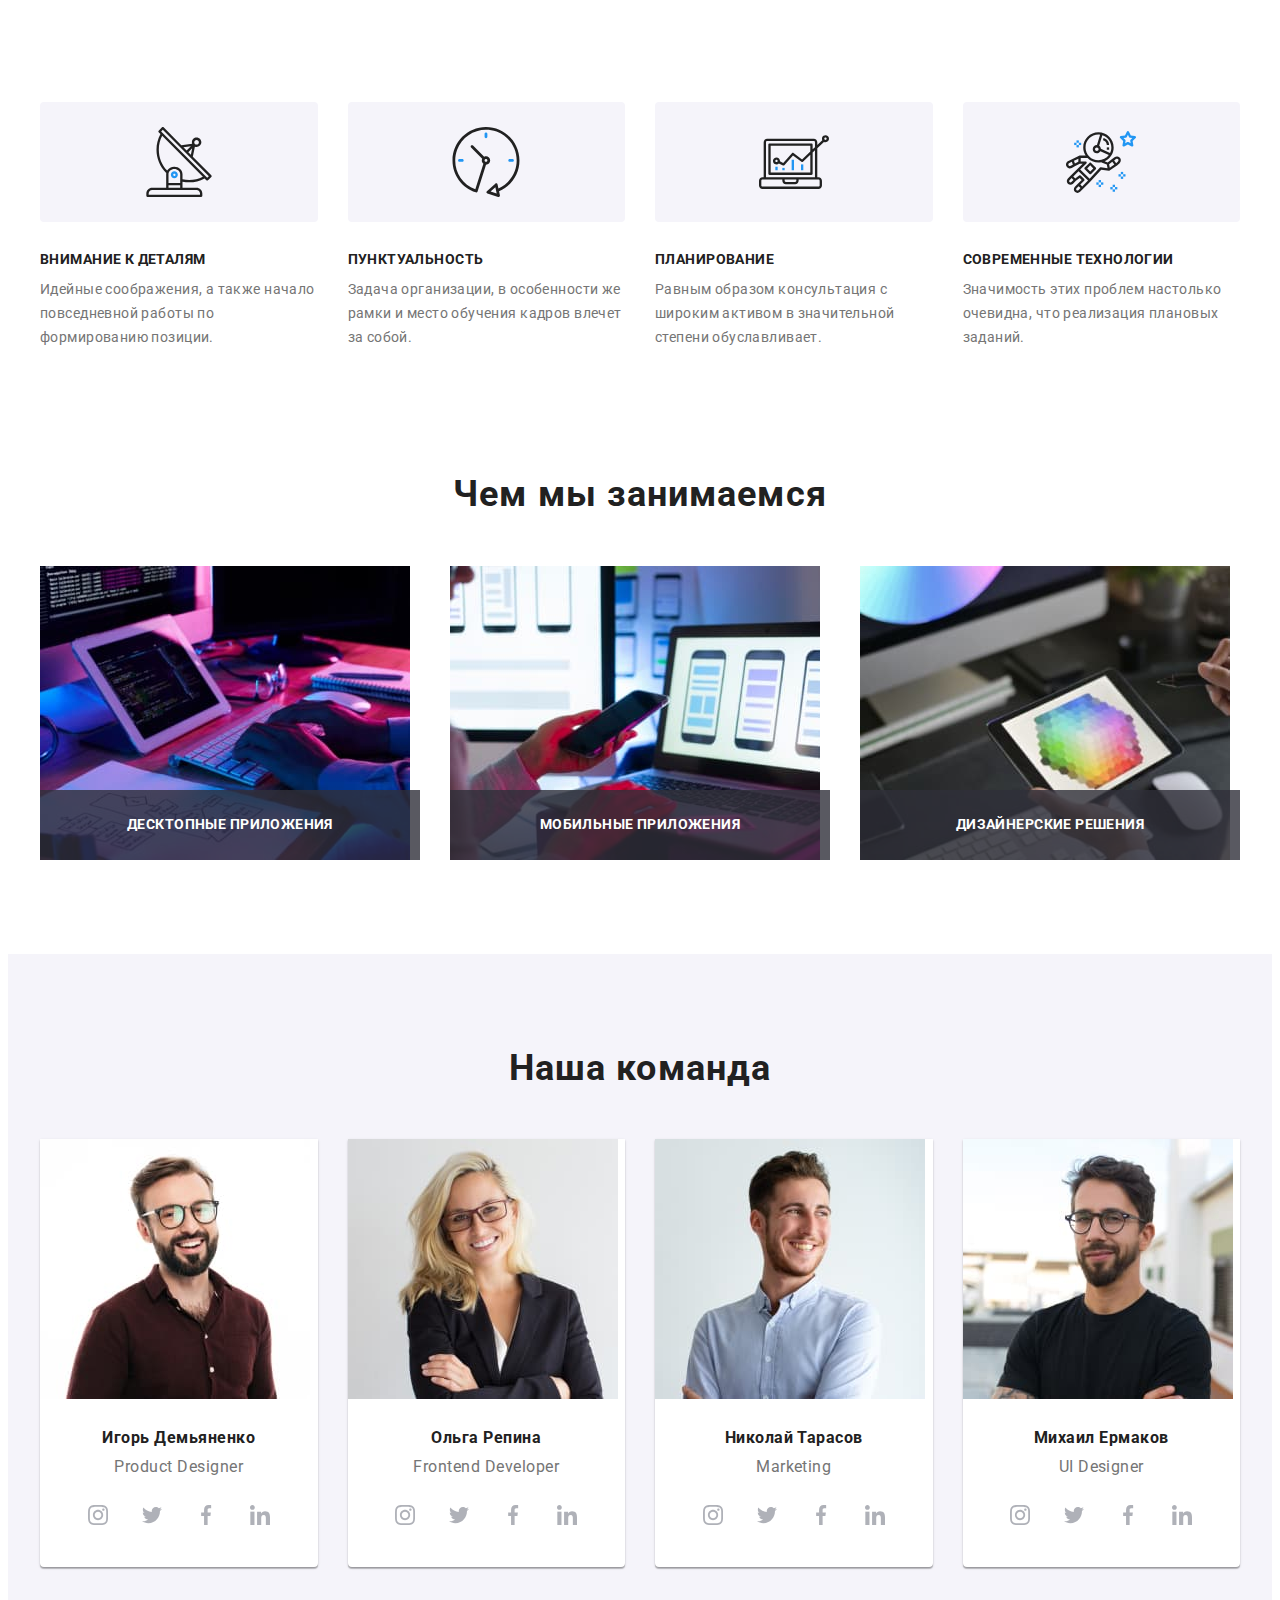
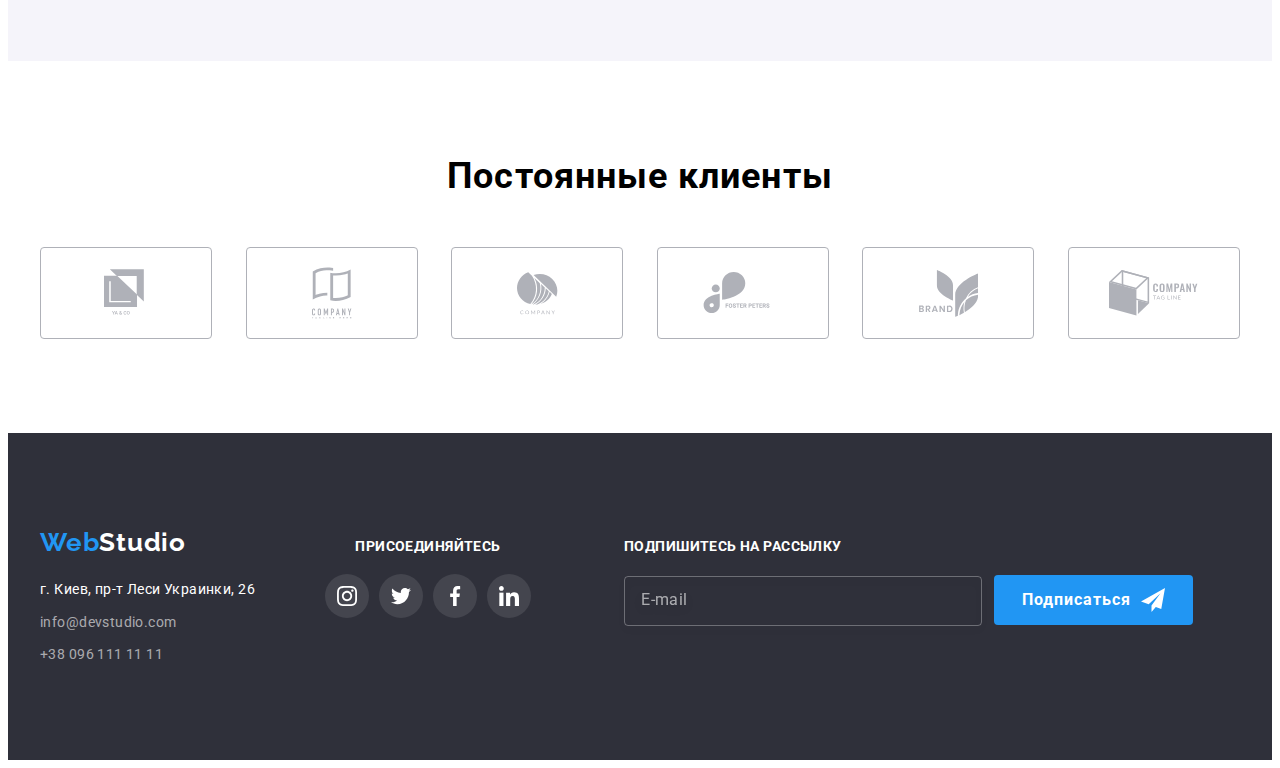
==== commit 1bc86e0c: "Footer section" ====
--- a/index.html
+++ b/index.html
@@ -375,23 +375,21 @@
     </main>
 
     <!--Footer-->
-    <!-- <footer class="footer">
+    <footer class="footer">
       <div class="conteiner">
-        <div class="logo-footer">
+        <div class="info-footer">
           <a class="link logo-footer__link" href="/index.html">Web<span class="logo-footer__span">Studio</span> </a>
           <address class="address">
-            <ul class="list address__list">
-              <li class="address__item">
-                <a class="link address__map-link" href="https://goo.gl/maps/austRMBX4qjxkUq26">г. Киев, пр-т Леси Украинки, 26 </a>
-              </li>
-              <li class="address__item">
-                <a class="link adress__link" href="mailto:info@devstudio.com">info@devstudio.com </a>
-              </li>
-              <li class="address__item">
-                <a class="link adress__link" href="tel:+380961111111">+38 096 111 11 11</a>
-              </li>
-            </ul>
+            <a class="link address__map-link" href="">г. Киев, пр-т Леси Украинки, 26 </a>
           </address>
+          <ul class="list contakt-footer-box__list">
+            <li class="contakt-footer-box__item">
+              <a class="link contakt-footer-box__link" href="mailto:info@devstudio.com">info@devstudio.com </a>
+            </li>
+            <li class="contakt-footer-box__item">
+              <a class="link contakt-footer-box__link" href="tel:+380961111111">+38 096 111 11 11</a>
+            </li>
+          </ul>
         </div>
 
         <div class="footer-social">
@@ -441,7 +439,7 @@
           </button>
         </form>
       </div>
-    </footer> -->
+    </footer>
     <!-- MODAL WINDOW -->
     <div class="backdrop is-hidden" data-modal>
       <div class="modal">
--- a/css/main.min.css
+++ b/css/main.min.css
@@ -1,2 +1,2 @@
-:root{--main-font-family: Roboto, sans-serif;--main-color: #212121;--second-color: #757575;--blue-color: rgb(33, 150, 243);--white-color: #ffffff;--background-hero-color: #2f303a;--logo-color: #000000;--section-pt-desktop: 94px;--section-pb-desktop: 94px;--section-pt-mobile: 60px;--section-pb-mobile: 60px;--section-pt-tablet: 60px;--section-pb-tablet: 60px;--main-icon-color: #afb1b8}.link{text-decoration:none}.list{list-style:none;list-style-type:none}.address{font-style:normal}h1,h2,h3,h4,h5,h6,p{margin:0}ul,ol{padding:0;margin:0}img{display:block;max-width:100%}body{font-family:var(--main-font-family);font-weight:400;color:var(--main-color)}button{border:none}.visually-hidden{position:absolute !important;clip:rect(1px 1px 1px 1px);clip:rect(1px, 1px, 1px, 1px);padding:0 !important;border:0 !important;height:1px !important;width:1px !important;overflow:hidden}.conteiner{padding-left:15px;padding-right:15px}@media screen and (min-width: 480px){.conteiner{width:480px;margin:0 auto}}@media screen and (min-width: 768px){.conteiner{width:768px}}@media screen and (min-width: 1200px){.conteiner{width:1200px}}.header{padding-top:25px;padding-bottom:25px}.header_portfolio::after{content:'';position:absolute;width:100%;left:0px;top:80px;border:1px solid #ececec}.header .conteiner{display:flex;align-items:center}.navigation{display:flex;align-items:center}.menu__list .navigation__current{position:relative;color:var(--blue-color)}.navigation__current::after{content:'';position:absolute;left:0px;bottom:-30px;width:100%;height:4px;background:#2196f3;border-radius:2px}.menu__list{display:flex}.menu__item:not(:last-child){margin-right:50px}.menu__link{font-weight:500;font-size:14px;line-height:1.14;letter-spacing:0.02em;color:var(--main-color);transition:color,250ms cubic-bezier(0.4, 0, 0.2, 1)}.menu__link:focus,.menu__link:hover,.menu__link:active{color:var(--blue-color)}.navigation__logo{font-family:Raleway;font-style:normal;font-weight:bold;font-size:26px;line-height:1.2;letter-spacing:0.03em;color:var(--blue-color);margin-right:93px}.navigation__logo-span{color:var(--logo-color)}.contact__list{display:flex;margin-left:auto}.contact__item:not(:last-child){margin-right:50px}.contact__link{display:flex;justify-content:center;align-items:center;font-weight:500;font-size:14px;line-height:1.14;letter-spacing:0.02em;color:var(--second-color);transition:color 250ms cubic-bezier(0.4, 0, 0.2, 1)}.contact__link:hover .contact__icon,.contact__link:focus .contact__icon{fill:var(--blue-color)}.contact__link:focus,.contact__link:hover{color:var(--blue-color)}.contact__icon{margin-right:10px;fill:var(--second-color);transition:fill 250ms cubic-bezier(0.4, 0, 0.2, 1)}.hero{background-color:var(--background-hero-color);background-image:linear-gradient(rgba(47,48,58,0.4), rgba(47,48,58,0.4)),url(../images/hero.jpg);background-repeat:no-repeat;background-size:cover;padding-top:200px;padding-bottom:200px}.hero .conteiner{text-align:center}.hero__heading{font-weight:900;font-size:44px;line-height:1.36;text-align:center;letter-spacing:0.06em;text-transform:uppercase;color:var(--white-color);max-width:696px;margin:auto}.hero__btn{min-width:200px;font-family:var(--main-font-family);font-weight:bold;font-size:16px;line-height:1.875;letter-spacing:0.06em;color:var(--white-color);border-radius:4px;padding:10px 32px;margin-top:30px;cursor:pointer;background-color:var(--blue-color);transition:background 250ms cubic-bezier(0.4, 0, 0.2, 1),box-shadow 250ms cubic-bezier(0.4, 0, 0.2, 1)}.hero__btn:focus,.hero__btn:hover{background:#1166ac;box-shadow:0px 4px 4px rgba(0,0,0,0.15)}.quality{padding-top:var(--section-pt-mobile);padding-bottom:var(--section-pb-mobile)}.quality__tumb{display:flex;justify-content:center;margin-bottom:30px;background:#f5f4fa;border-radius:4px;padding:25px 100px}.quality__text-box{display:flex;flex-wrap:wrap;justify-content:center}.quality__heading{font-weight:bold;font-size:14px;line-height:1.14;letter-spacing:0.03em;text-transform:uppercase;color:var(--main-color);margin-bottom:10px}.quality__paragraph{font-weight:normal;font-size:14px;line-height:1.71;letter-spacing:0.03em;color:var(--second-color)}.quality__item:not(:last-child){margin-bottom:30px}@media screen and (min-width: 768px){.quality{padding-top:var(--section-pt-tablet);padding-bottom:var(--section-pb-tablet)}.quality__list{display:flex;flex-wrap:wrap}.quality__item{flex-basis:calc(100% / 2 - 15px)}.quality__item:nth-child(2n+1){margin-right:30px}.quality__text-box{display:block}}@media screen and (min-width: 1200px){.quality{padding-top:var(--section-pt-desktop);padding-bottom:var(--section-pb-desktop)}.quality__list{display:flex;flex-wrap:nowrap;margin-left:-30px;margin-top:-30px}.quality__item{flex-basis:calc(100% / 4 - 30px);margin-left:30px;margin-top:30px}.quality__item:nth-child(2n+1){margin-right:0px}}@media screen and (max-width: 1199px){.works{display:none}}@media screen and (min-width: 1200px){.works{padding-bottom:var(--section-pb-desktop)}.works__list{display:flex;margin-left:-30px;margin-top:-30px}.works__item{flex-basis:calc(100% / 3 - 30px);margin-left:30px;margin-top:30px}.works__conteiner{display:flex;position:relative}.works__label{position:absolute;left:0px;bottom:0px;width:100%;padding-top:27px;padding-bottom:27px;background:rgba(47,48,58,0.8);font-family:var(--main-font-family);font-weight:bold;font-size:14px;line-height:1.14;text-align:center;letter-spacing:0.03em;text-transform:uppercase;color:var(--white-color)}.works__title{font-weight:bold;font-size:36px;line-height:1.16;text-align:center;letter-spacing:0.03em;color:var(--main-color);margin-bottom:50px}}.team{background:#f5f4fa;padding-top:var(--section-pt-mobile);padding-bottom:var(--section-pb-mobile)}.team__list{display:flex;flex-wrap:wrap;justify-content:center}.team__header{font-family:var(--main-font-family);font-style:normal;font-weight:bold;font-size:28px;line-height:1.17;text-align:center;letter-spacing:0.03em;color:var(--main-color);margin-bottom:30px}.team__box{padding:16px 74px}.team__name{font-weight:700;font-size:16px;line-height:1.18;text-align:center;letter-spacing:0.03em;color:var(--main-color);margin-bottom:10px}.team__item{margin-top:30px;background:var(--white-color);box-shadow:0px 1px 3px rgba(0,0,0,0.12),0px 1px 1px rgba(0,0,0,0.14),0px 2px 1px rgba(0,0,0,0.2);border-radius:0px 0px 4px 4px}.team__position{font-weight:400;font-size:16px;line-height:1.18;text-align:center;letter-spacing:0.03em;color:var(--second-color);margin-bottom:16px}@media screen and (min-width: 768px){.team{padding-top:var(--section-pt-tablet);padding-bottom:var(--section-pb-tablet)}.team__item{flex-basis:calc(100% / 2 - 30px)}.team__item:nth-child(odd){margin-right:30px}}@media screen and (min-width: 1200px){.team{padding-top:var(--section-pt-desktop);padding-bottom:var(--section-pb-desktop)}.team__header{font-weight:bold;font-size:36px;line-height:1.16;text-align:center;letter-spacing:0.03em;color:var(--main-color);margin-bottom:50px}.team__list{display:flex;margin-left:-30px;margin-top:-30px}.team__item:nth-child(odd){margin-right:0px}.team__item{flex-basis:calc(100% / 4 - 30px);margin-left:30px;margin-top:30px}.team__box{padding:30px 32px}}.social__list{display:flex;justify-content:center}.social__item:not(:last-child){margin-right:10px}.social__link{display:flex;justify-content:center;align-items:center;width:44px;height:44px;border-radius:50%;background-color:var(--white-color);transition:background-color 250ms cubic-bezier(0.4, 0, 0.2, 1)}.social__link:hover,.social__link:focus{background-color:var(--blue-color)}.social__link:hover .social__icon,.social__link:focus .social__icon{fill:var(--white-color)}.social__icon{fill:var(--main-icon-color);transition:fill 250ms cubic-bezier(0.4, 0, 0.2, 1)}.customers{padding-top:var(--section-pt-mobile);padding-bottom:var(--section-pb-mobile)}.customers__heading{font-family:var(--main-font-family);font-weight:bold;font-size:28px;line-height:1.17;text-align:center;letter-spacing:0.03em;color:var(--logo-color)}.customers__list{display:flex;flex-wrap:wrap;margin-right:-30px}.customers__item{flex-basis:calc(100% / 2 - 30px)}.customers__item:nth-child(2n+1){margin-right:30px}.customers__item{margin-top:30px}.customers__link{display:flex;justify-content:center;align-items:center;width:210px;height:90px;left:215px;top:2493px;border:1px solid #afb1b8;border-radius:4px;transition:border 250ms cubic-bezier(0.4, 0, 0.2, 1)}.customers__link:hover,.customers__link:focus{border:1px solid #2196f3}.customers__link:hover .customers__icon,.customers__link:focus .customers__icon{fill:#2196f3}.customers__icon{fill:#afb1b8;transition:fill 250ms cubic-bezier(0.4, 0, 0.2, 1)}@media screen and (min-width: 768px){.customers{padding-top:var(--section-pt-tablet);padding-bottom:var(--section-pb-tablet)}.customers__list{display:flex;flex-wrap:wrap;margin-right:0px}.customers__link{width:226px}.customers__item:nth-child(3n+3){margin-right:30px}.customers__item{flex-basis:calc(100% / 3 - 15px)}}.footer{padding-top:60px;padding-bottom:60px}.footer .conteiner{display:flex;align-items:baseline}.footer-item:not(:last-child){margin-bottom:9px}.footer{background-color:var(--background-hero-color)}.logo-footer__link{display:block;margin-bottom:20px;font-family:Raleway;font-style:normal;font-weight:bold;font-size:26px;line-height:1.2;letter-spacing:0.03em;color:var(--blue-color)}.logo-footer__span{color:var(--white-color)}.adress__link{font-weight:normal;font-size:14px;line-height:1.71;letter-spacing:0.03em;color:rgba(255,255,255,0.6)}.address__map-link{font-weight:normal;font-size:14px;line-height:1.71;letter-spacing:0.03em;color:var(--white-color)}.footer-social{margin-left:70px}.footer-social__list{display:flex}.footer-social__list:not(:last-child){margin-right:10px}.footer-social__item:not(:last-child){margin-right:10px}.footer-social__paragraf{font-family:var(--main-font-family);font-weight:bold;font-size:14px;line-height:1.14;letter-spacing:0.03em;text-transform:uppercase;color:var(--white-color);margin-bottom:16px}.footer-social__icon{fill:var(--white-color);transition:fill 250ms cubic-bezier(0.4, 0, 0.2, 1)}.footer-social__link{display:flex;justify-content:center;align-items:center;width:44px;height:44px;border-radius:50%;background:rgba(255,255,255,0.1);transition:background-color 250ms cubic-bezier(0.4, 0, 0.2, 1)}.footer-social__link:focus,.footer-social__link:hover{background-color:var(--blue-color)}.footer-social__link:focus .social-footer__icon,.footer-social__link:hover .social-footer__icon{fill:var(--white-color)}.footer-form{display:flex;flex-wrap:wrap;max-width:570px;margin-left:94px}.footer-form__description{font-family:var(--main-font-family);font-weight:bold;text-transform:uppercase;font-size:14px;line-height:1.14;letter-spacing:0.03em;color:var(--white-color);margin-bottom:20px}.footer-form__input{width:358px;height:50px;border:1px solid rgba(255,255,255,0.3);box-sizing:border-box;filter:drop-shadow(0px 4px 4px rgba(0,0,0,0.15));border-radius:4px;background-color:transparent;outline:none;padding:15px 16px;color:var(--white-color)}.footer-form__input::placeholder{font-family:var(--main-font-family);font-weight:normal;font-size:16px;line-height:1.25;letter-spacing:0.03em;color:rgba(255,255,255,0.6)}.footer-form__btn{display:flex;align-items:center;max-width:200px;font-family:var(--main-font-family);font-weight:bold;font-size:16px;line-height:1.87;letter-spacing:0.06em;color:var(--white-color);background:var(--blue-color);border-radius:4px;padding:10px 28px;cursor:pointer;margin-left:12px;transition:background-color,250ms cubic-bezier(0.4, 0, 0.2, 1),box-shadow 250ms cubic-bezier(0.4, 0, 0.2, 1)}.footer-form__btn:focus,.footer-form__btn:hover{background-color:#1166ac;box-shadow:0px 4px 4px rgba(0,0,0,0.15)}.footer-form__icon{fill:var(--white-color);margin-left:10px}.backdrop{position:fixed;left:0;top:0;width:100vw;height:100vh;background-color:rgba(0,0,0,0.2);transition:background-color,250ms cubic-bezier(0.4, 0, 0.2, 1)}.modal{display:flex;flex-direction:column;position:absolute;top:50%;left:50%;transform:translate(-50%, -50%);width:528px;height:580px;padding:40px 40px;background:var(--white-color);box-shadow:0px 1px 3px rgba(0,0,0,0.12),0px 1px 1px rgba(0,0,0,0.14),0px 2px 1px rgba(0,0,0,0.2);border-radius:4px}.modal-close__btn{position:absolute;top:8px;right:8px;width:30px;height:30px;padding:0;background-color:var(--white-color);cursor:pointer;border-radius:50%;border:transparent;border:1px solid rgba(0,0,0,0.1);box-sizing:border-box}.modal-close__btn:hover{fill:var(--blue-color)}.modal-close__btn:focus{fill:var(--blue-color);outline:none}.modal-close__icon{position:absolute;left:50%;top:50%;transform:translate(-50%, -50%)}.is-hidden{opacity:0;visibility:hidden;pointer-events:none}.modal-form__heading{padding-bottom:12px;font-family:var(--main-font-family);font-weight:bold;font-size:20px;line-height:1.15;text-align:center;letter-spacing:0.03em;color:var(--logo-color)}.modal-form__input{width:100%;height:40px;border:1px solid rgba(33,33,33,0.2);border-radius:4px;padding-left:42px;outline:none;transition:border-color,250ms cubic-bezier(0.4, 0, 0.2, 1)}.modal-form__input:focus{border-color:var(--blue-color)}.modal-form__input:focus+.modal-form__icon{fill:var(--blue-color)}.modal-form{display:flex;flex-direction:column}.modal-form__field{font-family:var(--main-font-family);font-weight:normal;font-size:12px;line-height:1.16;letter-spacing:0.01em;color:#757575;margin-bottom:10px}.modal-form__wrapper{display:block;position:relative;margin-top:4px}.modal-form__icon{position:absolute;left:12px;top:50%;transform:translateY(-50%);transform:fill 250ms cubic-bezier(0.4, 0, 0.2, 1)}.modal-form__check-desc{display:flex;align-items:center;font-family:var(--main-font-family);font-weight:normal;font-size:14px;line-height:2;letter-spacing:0.03em;color:var(--second-color);margin-bottom:30px}.modal-form__check-desc::before{display:block;content:'';width:16px;height:15px;border:2px solid #212121;border-radius:2px;margin-right:8px}.modal-form__term:checked+.modal-form__check-desc::before{border-color:var(--blue-color);background-image:url(../images/Vector.svg);background-color:var(--blue-color);background-origin:padding-box;background-size:contain;background-position-y:center}.modal-form__term:focus+.modal-form__check-desc::before{border-color:var(--blue-color)}.modal-form__message{width:100%;height:120px;border:1px solid rgba(33,33,33,0.2);border-radius:4px;padding:12px 16px;resize:none;outline:none;transition:border-color,250ms cubic-bezier(0.4, 0, 0.2, 1)}.modal-form__message:focus{border-color:var(--blue-color)}.modal-form__message::placeholder{font-family:var(--main-font-family);font-weight:normal;font-size:12px;line-height:1.16;letter-spacing:0.01em;color:rgba(117,117,117,0.5)}.modal-form__btn{align-self:center;min-width:200px;font-family:var(--main-font-family);font-weight:bold;font-size:16px;line-height:1.87;letter-spacing:0.06em;color:var(--white-color);background:var(--blue-color);border-radius:4px;padding:10px 56px;cursor:pointer;transition:background-color,250ms cubic-bezier(0.4, 0, 0.2, 1),box-shadow 250ms cubic-bezier(0.4, 0, 0.2, 1)}.modal-form__btn:focus,.modal-form__btn:hover{box-shadow:0px 4px 4px rgba(0,0,0,0.15);background-color:#1166ac}.filter{padding-top:var(--section-pt);padding-bottom:var(--section-pb)}.filter__list{margin-bottom:50px}.filter__item:not(:first-child){margin-left:8px}.filter__list{display:flex;justify-content:center}.filter__btn{min-width:73px;font-weight:500;font-size:16px;line-height:1.6;text-align:center;letter-spacing:0.03em;color:var(--main-color);background:#f5f4fa;border-radius:4px;padding:6px 22px;transition:background-color 250ms cubic-bezier(0.4, 0, 0.2, 1),color 250ms cubic-bezier(0.4, 0, 0.2, 1),box-shadow 250ms cubic-bezier(0.4, 0, 0.2, 1)}.filter__btn:focus,.filter__btn:hover{background:var(--blue-color);color:var(--white-color);box-shadow:0px 3px 1px rgba(0,0,0,0.1),0px 1px 2px rgba(0,0,0,0.08),0px 2px 2px rgba(0,0,0,0.12);cursor:pointer}.cards{display:flex;flex-wrap:wrap;margin-left:-30px;margin-top:-30px}.cards__item{flex-basis:calc(100% / 3 - 30px);margin-left:30px;margin-top:30px;transition:box-shadow 250ms cubic-bezier(0.4, 0, 0.2, 1)}.cards__link{display:inline-block;transition:box-shadow 250ms cubic-bezier(0.4, 0, 0.2, 1)}.cards__link:hover,.cards__link:focus{box-shadow:0px 4px 4px rgba(0,0,0,0.25)}.cards__link:hover .overlay__text,.cards__link:focus .overlay__text{transform:translateY(0%)}.cards__overlay{position:relative;overflow:hidden}.overlay__text{height:100%;position:absolute;left:0px;top:0px;padding:63px 24px;font-family:var(--main-font-family);font-weight:normal;font-size:18px;line-height:1.6;letter-spacing:0.03em;color:var(--white-color);background:rgba(33,150,243,0.9);transform:translateY(100%);transition:transform 250ms cubic-bezier(0.4, 0, 0.2, 1)}.cards__text{padding:20px 24px;border:1px solid #eeeeee}.cards__heading{font-family:var(--main-font-family);font-weight:bold;font-size:18px;line-height:2;letter-spacing:0.06em;color:var(--main-color);margin-top:20px;margin-bottom:0px}.cards__paragraph{font-family:var(--main-font-family);font-weight:normal;font-size:16px;line-height:1.9;letter-spacing:0.03em;color:var(--second-color);margin-top:4px}
+:root{--main-font-family: Roboto, sans-serif;--main-color: #212121;--second-color: #757575;--blue-color: rgb(33, 150, 243);--white-color: #ffffff;--background-hero-color: #2f303a;--logo-color: #000000;--section-pt-desktop: 94px;--section-pb-desktop: 94px;--section-pt-mobile: 60px;--section-pb-mobile: 60px;--section-pt-tablet: 60px;--section-pb-tablet: 60px;--main-icon-color: #afb1b8}.link{text-decoration:none}.list{list-style:none;list-style-type:none}.address{font-style:normal}h1,h2,h3,h4,h5,h6,p{margin:0}ul,ol{padding:0;margin:0}img{display:block;max-width:100%}body{font-family:var(--main-font-family);font-weight:400;color:var(--main-color)}button{border:none}.visually-hidden{position:absolute !important;clip:rect(1px 1px 1px 1px);clip:rect(1px, 1px, 1px, 1px);padding:0 !important;border:0 !important;height:1px !important;width:1px !important;overflow:hidden}.conteiner{padding-left:15px;padding-right:15px}@media screen and (min-width: 480px){.conteiner{width:480px;margin:0 auto}}@media screen and (min-width: 768px){.conteiner{width:768px}}@media screen and (min-width: 1200px){.conteiner{width:1200px}}.header{padding-top:25px;padding-bottom:25px}.header_portfolio::after{content:'';position:absolute;width:100%;left:0px;top:80px;border:1px solid #ececec}.header .conteiner{display:flex;align-items:center}.navigation{display:flex;align-items:center}.menu__list .navigation__current{position:relative;color:var(--blue-color)}.navigation__current::after{content:'';position:absolute;left:0px;bottom:-30px;width:100%;height:4px;background:#2196f3;border-radius:2px}.menu__list{display:flex}.menu__item:not(:last-child){margin-right:50px}.menu__link{font-weight:500;font-size:14px;line-height:1.14;letter-spacing:0.02em;color:var(--main-color);transition:color,250ms cubic-bezier(0.4, 0, 0.2, 1)}.menu__link:focus,.menu__link:hover,.menu__link:active{color:var(--blue-color)}.navigation__logo{font-family:Raleway;font-style:normal;font-weight:bold;font-size:26px;line-height:1.2;letter-spacing:0.03em;color:var(--blue-color);margin-right:93px}.navigation__logo-span{color:var(--logo-color)}.contact__list{display:flex;margin-left:auto}.contact__item:not(:last-child){margin-right:50px}.contact__link{display:flex;justify-content:center;align-items:center;font-weight:500;font-size:14px;line-height:1.14;letter-spacing:0.02em;color:var(--second-color);transition:color 250ms cubic-bezier(0.4, 0, 0.2, 1)}.contact__link:hover .contact__icon,.contact__link:focus .contact__icon{fill:var(--blue-color)}.contact__link:focus,.contact__link:hover{color:var(--blue-color)}.contact__icon{margin-right:10px;fill:var(--second-color);transition:fill 250ms cubic-bezier(0.4, 0, 0.2, 1)}.hero{background-color:var(--background-hero-color);background-image:linear-gradient(rgba(47,48,58,0.4), rgba(47,48,58,0.4)),url(../images/hero.jpg);background-repeat:no-repeat;background-size:cover;padding-top:200px;padding-bottom:200px}.hero .conteiner{text-align:center}.hero__heading{font-weight:900;font-size:44px;line-height:1.36;text-align:center;letter-spacing:0.06em;text-transform:uppercase;color:var(--white-color);max-width:696px;margin:auto}.hero__btn{min-width:200px;font-family:var(--main-font-family);font-weight:bold;font-size:16px;line-height:1.875;letter-spacing:0.06em;color:var(--white-color);border-radius:4px;padding:10px 32px;margin-top:30px;cursor:pointer;background-color:var(--blue-color);transition:background 250ms cubic-bezier(0.4, 0, 0.2, 1),box-shadow 250ms cubic-bezier(0.4, 0, 0.2, 1)}.hero__btn:focus,.hero__btn:hover{background:#1166ac;box-shadow:0px 4px 4px rgba(0,0,0,0.15)}.quality{padding-top:var(--section-pt-mobile);padding-bottom:var(--section-pb-mobile)}.quality__tumb{display:flex;justify-content:center;margin-bottom:30px;background:#f5f4fa;border-radius:4px;padding:25px 100px}.quality__text-box{display:flex;flex-wrap:wrap;justify-content:center}.quality__heading{font-weight:bold;font-size:14px;line-height:1.14;letter-spacing:0.03em;text-transform:uppercase;color:var(--main-color);margin-bottom:10px}.quality__paragraph{font-weight:normal;font-size:14px;line-height:1.71;letter-spacing:0.03em;color:var(--second-color)}.quality__item:not(:last-child){margin-bottom:30px}@media screen and (min-width: 768px){.quality{padding-top:var(--section-pt-tablet);padding-bottom:var(--section-pb-tablet)}.quality__list{display:flex;flex-wrap:wrap}.quality__item{flex-basis:calc(100% / 2 - 15px)}.quality__item:nth-child(2n+1){margin-right:30px}.quality__text-box{display:block}}@media screen and (min-width: 1200px){.quality{padding-top:var(--section-pt-desktop);padding-bottom:var(--section-pb-desktop)}.quality__list{display:flex;flex-wrap:nowrap;margin-left:-30px;margin-top:-30px}.quality__item{flex-basis:calc(100% / 4 - 30px);margin-left:30px;margin-top:30px}.quality__item:nth-child(2n+1){margin-right:0px}}@media screen and (max-width: 1199px){.works{display:none}}@media screen and (min-width: 1200px){.works{padding-bottom:var(--section-pb-desktop)}.works__list{display:flex;margin-left:-30px;margin-top:-30px}.works__item{flex-basis:calc(100% / 3 - 30px);margin-left:30px;margin-top:30px}.works__conteiner{display:flex;position:relative}.works__label{position:absolute;left:0px;bottom:0px;width:100%;padding-top:27px;padding-bottom:27px;background:rgba(47,48,58,0.8);font-family:var(--main-font-family);font-weight:bold;font-size:14px;line-height:1.14;text-align:center;letter-spacing:0.03em;text-transform:uppercase;color:var(--white-color)}.works__title{font-weight:bold;font-size:36px;line-height:1.16;text-align:center;letter-spacing:0.03em;color:var(--main-color);margin-bottom:50px}}.team{background:#f5f4fa;padding-top:var(--section-pt-mobile);padding-bottom:var(--section-pb-mobile);width:100%}.team__list{display:flex;flex-wrap:wrap}.team__header{font-family:var(--main-font-family);font-weight:bold;font-size:28px;line-height:1.17;text-align:center;letter-spacing:0.03em;color:var(--main-color);margin-bottom:30px}.team__box{padding:16px 74px}.team__name{font-weight:700;font-size:16px;line-height:1.18;text-align:center;letter-spacing:0.03em;color:var(--main-color);margin-bottom:10px}.team__item{margin-top:30px;background:var(--white-color);box-shadow:0px 1px 3px rgba(0,0,0,0.12),0px 1px 1px rgba(0,0,0,0.14),0px 2px 1px rgba(0,0,0,0.2);border-radius:0px 0px 4px 4px}.team__position{font-weight:400;font-size:16px;line-height:1.18;text-align:center;letter-spacing:0.03em;color:var(--second-color);margin-bottom:16px}@media screen and (min-width: 768px){.team{padding-top:var(--section-pt-tablet);padding-bottom:var(--section-pb-tablet)}.team__item:nth-child(odd){margin-right:30px}}@media screen and (min-width: 1200px){.team{padding-top:var(--section-pt-desktop);padding-bottom:var(--section-pb-desktop)}.team__header{font-weight:bold;font-size:36px;line-height:1.16;margin-bottom:50px}.team__list{display:flex;margin-left:-30px;margin-top:-30px}.team__item:nth-child(odd){margin-right:0px}.team__item{flex-basis:calc(100% / 4 - 30px);margin-left:30px;margin-top:30px}.team__box{padding:30px 32px}}.social__list{display:flex;justify-content:center}.social__item:not(:last-child){margin-right:10px}.social__link{display:flex;justify-content:center;align-items:center;width:44px;height:44px;border-radius:50%;background-color:var(--white-color);transition:background-color 250ms cubic-bezier(0.4, 0, 0.2, 1)}.social__link:hover,.social__link:focus{background-color:var(--blue-color)}.social__link:hover .social__icon,.social__link:focus .social__icon{fill:var(--white-color)}.social__icon{fill:var(--main-icon-color);transition:fill 250ms cubic-bezier(0.4, 0, 0.2, 1)}.customers{padding-top:var(--section-pt-mobile);padding-bottom:var(--section-pb-mobile)}.customers__heading{font-family:var(--main-font-family);font-weight:bold;font-size:28px;line-height:1.17;text-align:center;letter-spacing:0.03em;color:var(--logo-color)}.customers__list{display:flex;flex-wrap:wrap}.customers__item:nth-child(2n+1){margin-right:30px}.customers__item{margin-top:30px}.customers__link{display:flex;justify-content:center;align-items:center;width:210px;height:90px;border:1px solid #afb1b8;border-radius:4px;transition:border 250ms cubic-bezier(0.4, 0, 0.2, 1)}.customers__link:hover,.customers__link:focus{border:1px solid #2196f3}.customers__link:hover .customers__icon,.customers__link:focus .customers__icon{fill:#2196f3}.customers__icon{fill:#afb1b8;transition:fill 250ms cubic-bezier(0.4, 0, 0.2, 1)}@media screen and (min-width: 768px){.customers{padding-top:var(--section-pt-tablet);padding-bottom:var(--section-pb-tablet)}.customers__list{justify-content:space-between}.customers__link{width:226px}.customers__item:nth-child(2n+1){margin-right:0}}@media screen and (min-width: 1200px){.customers{padding-top:var(--section-pt-desktop);padding-bottom:var(--section-pb-desktop)}.customers__heading{font-family:var(--main-font-family);font-weight:bold;font-size:36px;line-height:1.17;margin-bottom:50px}.customers__item{margin-top:0px}.customers__link{width:170px}}.footer{padding-top:var(--section-pt-mobile);padding-bottom:var(--section-pb-mobile);background-color:var(--background-hero-color)}.info-footer{display:flex;flex-wrap:wrap;justify-content:center;padding-left:94px;padding-right:94px}.logo-footer__link{display:block;font-family:Raleway;font-style:normal;font-weight:bold;font-size:26px;line-height:1.2;letter-spacing:0.03em;color:var(--blue-color);margin-bottom:20px}.logo-footer__span{color:var(--white-color)}.address__map-link{font-weight:normal;font-size:14px;line-height:1.71;letter-spacing:0.03em;color:var(--white-color);text-align:center}.contakt-footer-box__link{font-family:Roboto;font-style:normal;font-weight:normal;font-size:14px;line-height:24px;text-align:center;letter-spacing:0.03em;color:rgba(255,255,255,0.6)}.contakt-footer-box__list{margin-top:8px}.contakt-footer-box__item:not(:last-child){margin-bottom:8px}.footer-social{display:flex;flex-direction:column;align-items:center;padding-left:107px;padding-right:107px;padding-top:60px;padding-bottom:60px}.footer-social__paragraf{font-family:Roboto;font-style:normal;font-weight:bold;font-size:14px;line-height:16px;text-align:center;letter-spacing:0.03em;text-transform:uppercase;color:#ffffff;margin-bottom:20px}.footer-social__list{display:flex}.footer-social__item:not(:last-child){margin-right:10px}.footer-social__link{display:flex;justify-content:center;align-items:center;width:44px;height:44px;border-radius:50%;background:rgba(255,255,255,0.1);transition:background-color 250ms cubic-bezier(0.4, 0, 0.2, 1)}.footer-social__link:focus,.footer-social__link:hover{background-color:var(--blue-color)}.footer-social__link:focus .social-footer__icon,.footer-social__link:hover .social-footer__icon{fill:var(--white-color)}.footer-social__icon{fill:var(--white-color);transition:fill 250ms cubic-bezier(0.4, 0, 0.2, 1)}.footer-form{display:flex;flex-direction:column;align-items:center}.footer-form__description{font-family:var(--main-font-family);font-weight:bold;text-transform:uppercase;font-size:14px;line-height:1.14;letter-spacing:0.03em;color:var(--white-color);margin-bottom:20px}.footer-form__input{width:450px;height:50px;border:1px solid rgba(255,255,255,0.3);box-sizing:border-box;filter:drop-shadow(0px 4px 4px rgba(0,0,0,0.15));border-radius:4px;background-color:transparent;outline:none;padding:15px 16px;margin-bottom:20px;color:var(--white-color)}.footer-form__input::placeholder{font-family:var(--main-font-family);font-weight:normal;font-size:16px;line-height:1.25;letter-spacing:0.03em;color:rgba(255,255,255,0.6)}.footer-form__btn{display:flex;align-items:center;max-width:200px;font-family:var(--main-font-family);font-weight:bold;font-size:16px;line-height:1.87;letter-spacing:0.06em;color:var(--white-color);background:var(--blue-color);border-radius:4px;padding:10px 28px;cursor:pointer;transition:background-color,250ms cubic-bezier(0.4, 0, 0.2, 1),box-shadow 250ms cubic-bezier(0.4, 0, 0.2, 1)}.footer-form__btn:focus,.footer-form__btn:hover{background-color:#1166ac;box-shadow:0px 4px 4px rgba(0,0,0,0.15)}.footer-form__icon{fill:var(--white-color);margin-left:10px}@media screen and (min-width: 768px){.footer .conteiner{display:flex;flex-direction:row;flex-wrap:wrap;align-items:baseline}.info-footer{flex-direction:column;margin-right:165px;padding:0;padding-left:61px}.footer-social{padding:0;padding-right:74px}.footer-form{align-items:center;padding-left:161px;margin-top:60px}}@media screen and (min-width: 1200px){.footer{padding-top:var(--section-pt-desktop);padding-bottom:var(--section-pb-desktop);flex-direction:row;flex-wrap:nowrap}.info-footer{padding-left:0;margin-right:70px}.footer-social{padding:0}.footer-form{flex-direction:row;flex-wrap:wrap;align-items:baseline;max-width:570px;padding:0;margin:0}.footer-form__description{display:block;width:100%;margin-bottom:20px}.footer-form__input{display:flex;flex-direction:row;width:358px}.footer-social{margin-right:93px}.footer-form__input{margin-right:12px}}.backdrop{position:fixed;left:0;top:0;width:100vw;height:100vh;background-color:rgba(0,0,0,0.2);transition:background-color,250ms cubic-bezier(0.4, 0, 0.2, 1)}.modal{display:flex;flex-direction:column;position:absolute;top:50%;left:50%;transform:translate(-50%, -50%);width:528px;height:580px;padding:40px 40px;background:var(--white-color);box-shadow:0px 1px 3px rgba(0,0,0,0.12),0px 1px 1px rgba(0,0,0,0.14),0px 2px 1px rgba(0,0,0,0.2);border-radius:4px}.modal-close__btn{position:absolute;top:8px;right:8px;width:30px;height:30px;padding:0;background-color:var(--white-color);cursor:pointer;border-radius:50%;border:transparent;border:1px solid rgba(0,0,0,0.1);box-sizing:border-box}.modal-close__btn:hover{fill:var(--blue-color)}.modal-close__btn:focus{fill:var(--blue-color);outline:none}.modal-close__icon{position:absolute;left:50%;top:50%;transform:translate(-50%, -50%)}.is-hidden{opacity:0;visibility:hidden;pointer-events:none}.modal-form__heading{padding-bottom:12px;font-family:var(--main-font-family);font-weight:bold;font-size:20px;line-height:1.15;text-align:center;letter-spacing:0.03em;color:var(--logo-color)}.modal-form__input{width:100%;height:40px;border:1px solid rgba(33,33,33,0.2);border-radius:4px;padding-left:42px;outline:none;transition:border-color,250ms cubic-bezier(0.4, 0, 0.2, 1)}.modal-form__input:focus{border-color:var(--blue-color)}.modal-form__input:focus+.modal-form__icon{fill:var(--blue-color)}.modal-form{display:flex;flex-direction:column}.modal-form__field{font-family:var(--main-font-family);font-weight:normal;font-size:12px;line-height:1.16;letter-spacing:0.01em;color:#757575;margin-bottom:10px}.modal-form__wrapper{display:block;position:relative;margin-top:4px}.modal-form__icon{position:absolute;left:12px;top:50%;transform:translateY(-50%);transform:fill 250ms cubic-bezier(0.4, 0, 0.2, 1)}.modal-form__check-desc{display:flex;align-items:center;font-family:var(--main-font-family);font-weight:normal;font-size:14px;line-height:2;letter-spacing:0.03em;color:var(--second-color);margin-bottom:30px}.modal-form__check-desc::before{display:block;content:'';width:16px;height:15px;border:2px solid #212121;border-radius:2px;margin-right:8px}.modal-form__term:checked+.modal-form__check-desc::before{border-color:var(--blue-color);background-image:url(../images/Vector.svg);background-color:var(--blue-color);background-origin:padding-box;background-size:contain;background-position-y:center}.modal-form__term:focus+.modal-form__check-desc::before{border-color:var(--blue-color)}.modal-form__message{width:100%;height:120px;border:1px solid rgba(33,33,33,0.2);border-radius:4px;padding:12px 16px;resize:none;outline:none;transition:border-color,250ms cubic-bezier(0.4, 0, 0.2, 1)}.modal-form__message:focus{border-color:var(--blue-color)}.modal-form__message::placeholder{font-family:var(--main-font-family);font-weight:normal;font-size:12px;line-height:1.16;letter-spacing:0.01em;color:rgba(117,117,117,0.5)}.modal-form__btn{align-self:center;min-width:200px;font-family:var(--main-font-family);font-weight:bold;font-size:16px;line-height:1.87;letter-spacing:0.06em;color:var(--white-color);background:var(--blue-color);border-radius:4px;padding:10px 56px;cursor:pointer;transition:background-color,250ms cubic-bezier(0.4, 0, 0.2, 1),box-shadow 250ms cubic-bezier(0.4, 0, 0.2, 1)}.modal-form__btn:focus,.modal-form__btn:hover{box-shadow:0px 4px 4px rgba(0,0,0,0.15);background-color:#1166ac}.filter{padding-top:var(--section-pt);padding-bottom:var(--section-pb)}.filter__list{margin-bottom:50px}.filter__item:not(:first-child){margin-left:8px}.filter__list{display:flex;justify-content:center}.filter__btn{min-width:73px;font-weight:500;font-size:16px;line-height:1.6;text-align:center;letter-spacing:0.03em;color:var(--main-color);background:#f5f4fa;border-radius:4px;padding:6px 22px;transition:background-color 250ms cubic-bezier(0.4, 0, 0.2, 1),color 250ms cubic-bezier(0.4, 0, 0.2, 1),box-shadow 250ms cubic-bezier(0.4, 0, 0.2, 1)}.filter__btn:focus,.filter__btn:hover{background:var(--blue-color);color:var(--white-color);box-shadow:0px 3px 1px rgba(0,0,0,0.1),0px 1px 2px rgba(0,0,0,0.08),0px 2px 2px rgba(0,0,0,0.12);cursor:pointer}.cards{display:flex;flex-wrap:wrap;margin-left:-30px;margin-top:-30px}.cards__item{flex-basis:calc(100% / 3 - 30px);margin-left:30px;margin-top:30px;transition:box-shadow 250ms cubic-bezier(0.4, 0, 0.2, 1)}.cards__link{display:inline-block;transition:box-shadow 250ms cubic-bezier(0.4, 0, 0.2, 1)}.cards__link:hover,.cards__link:focus{box-shadow:0px 4px 4px rgba(0,0,0,0.25)}.cards__link:hover .overlay__text,.cards__link:focus .overlay__text{transform:translateY(0%)}.cards__overlay{position:relative;overflow:hidden}.overlay__text{height:100%;position:absolute;left:0px;top:0px;padding:63px 24px;font-family:var(--main-font-family);font-weight:normal;font-size:18px;line-height:1.6;letter-spacing:0.03em;color:var(--white-color);background:rgba(33,150,243,0.9);transform:translateY(100%);transition:transform 250ms cubic-bezier(0.4, 0, 0.2, 1)}.cards__text{padding:20px 24px;border:1px solid #eeeeee}.cards__heading{font-family:var(--main-font-family);font-weight:bold;font-size:18px;line-height:2;letter-spacing:0.06em;color:var(--main-color);margin-top:20px;margin-bottom:0px}.cards__paragraph{font-family:var(--main-font-family);font-weight:normal;font-size:16px;line-height:1.9;letter-spacing:0.03em;color:var(--second-color);margin-top:4px}
 /*# sourceMappingURL=main.min.css.map */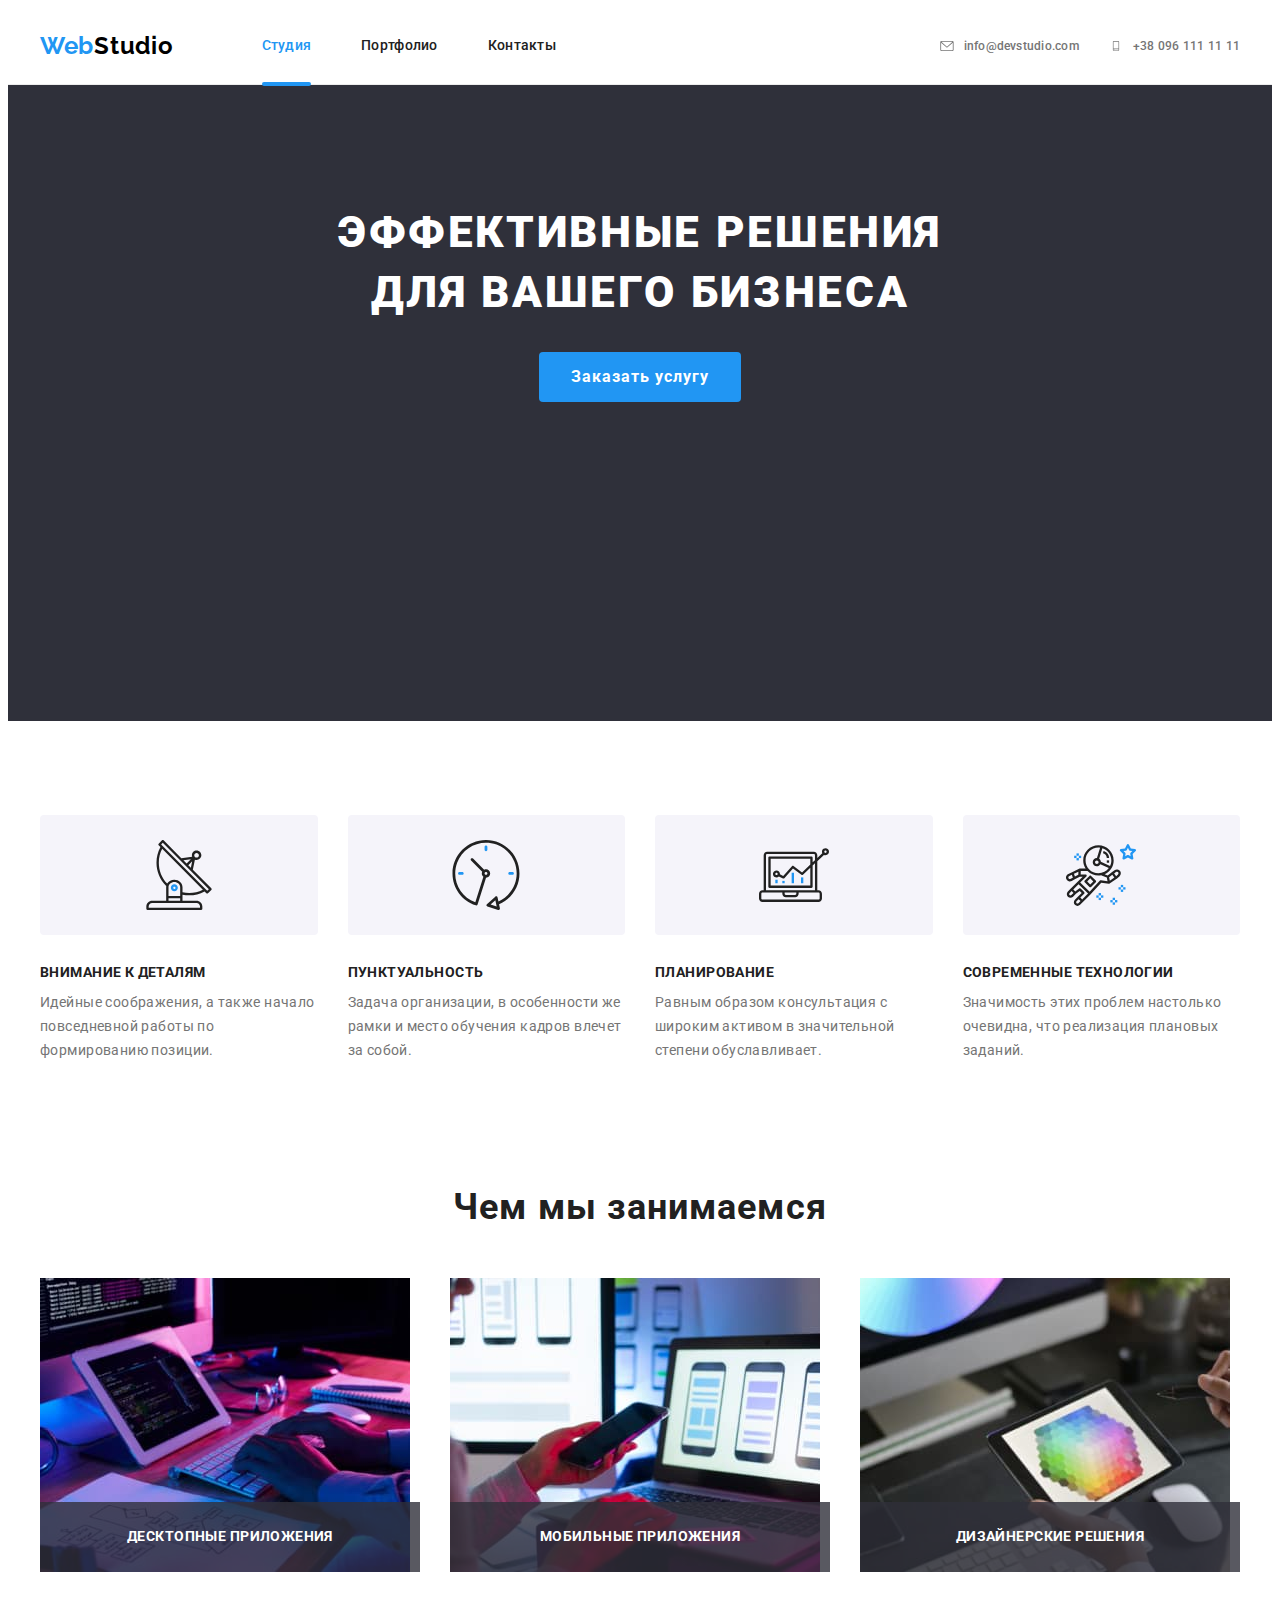
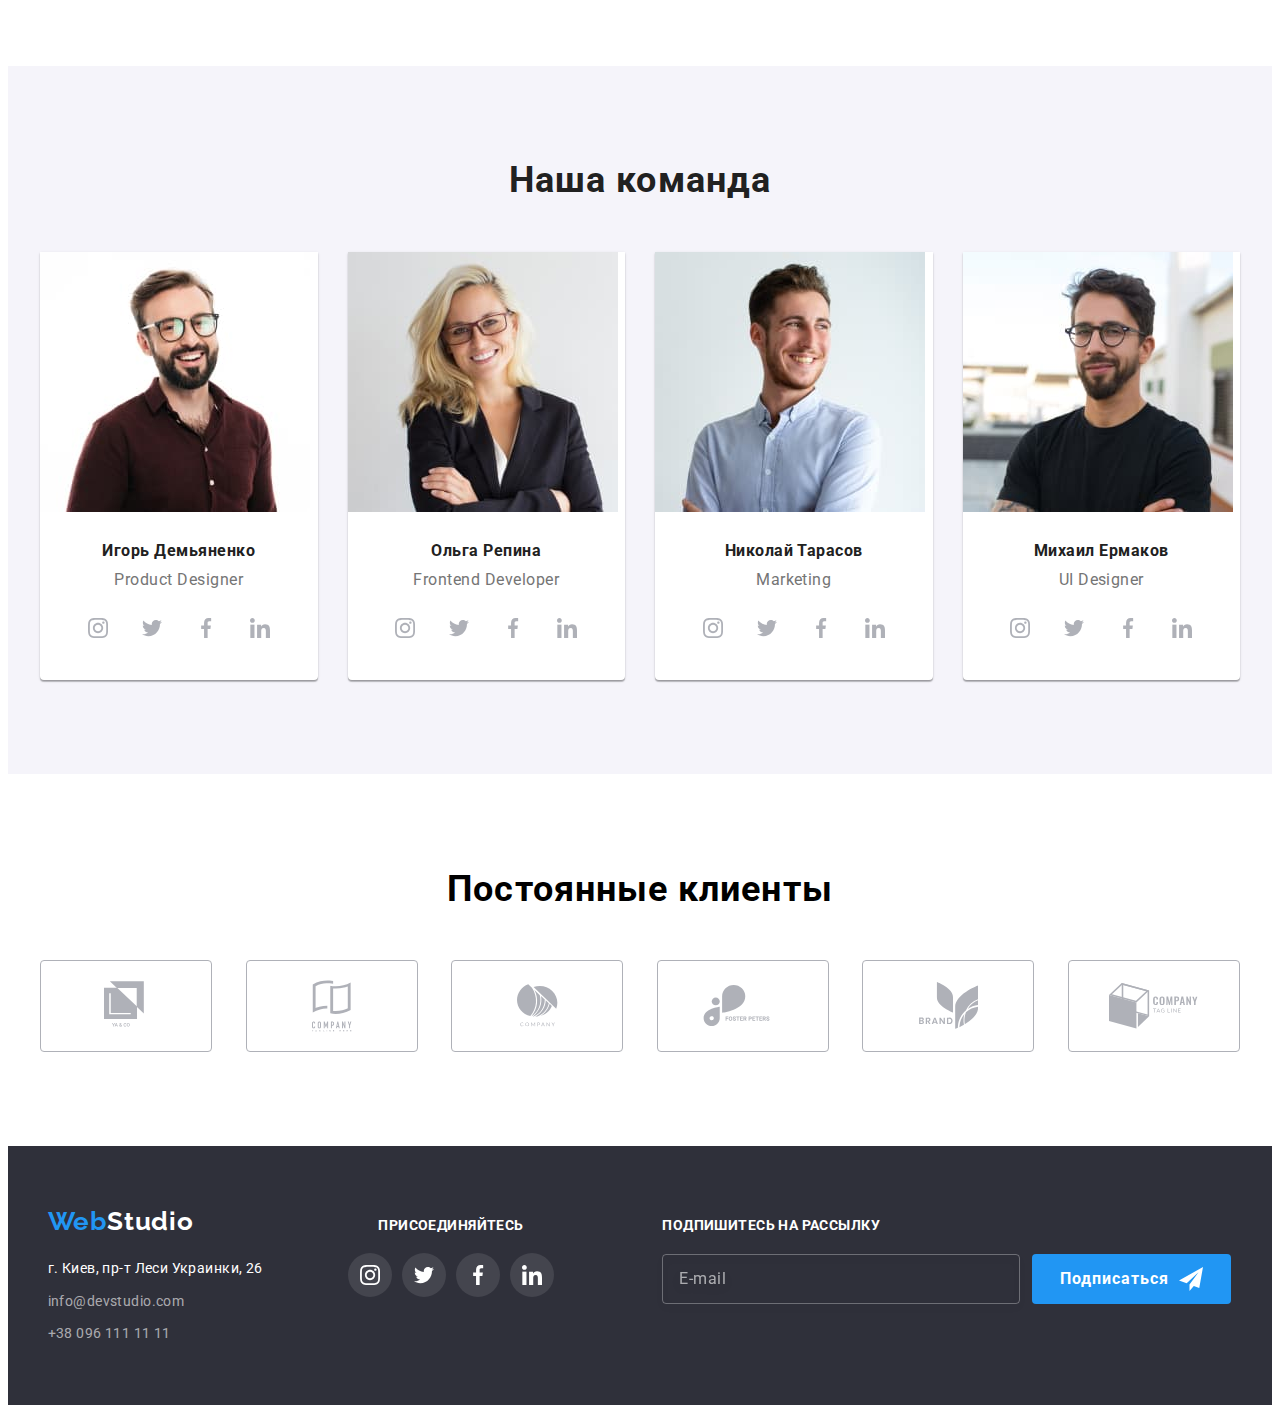
==== commit 584aa923: "Portfolio" ====
--- a/index.html
+++ b/index.html
@@ -17,11 +17,10 @@
   </head>
   <body>
     <!--Navigation-->
-    <!-- <header class="header">
-      
+    <header class="header">
       <div class="conteiner">
+        <a class="link navigation__logo" href="index.html">Web<span class="navigation__logo-span">Studio</span> </a>
         <nav class="navigation">
-          <a class="link navigation__logo" href="index.html">Web<span class="navigation__logo-span">Studio</span> </a>
           <ul class="menu__list list">
             <li class="menu__item">
               <a class="link menu__link navigation__current" href="index.html">Студия</a>
@@ -52,17 +51,68 @@
             >
           </li>
         </ul>
+        <button class="header__burger" type="button" data-menu-button>
+          <svg class="header__burger-icon">
+            <use href="./images/sprite.svg#burger"></use>
+          </svg>
+        </button>
       </div>
-    </header> -->
+      <div class="mobile-menu" data-menu>
+        <button type="button" class="mobile-menu__button" data-menu-close>
+          <svg class="mobile-menu__button-icon" width="40px" height="40px">
+            <use href="./images/sprite.svg#icon-close"></use>
+          </svg>
+        </button>
+
+        <ul class="mobile-menu__list list">
+          <li class="mobile-menu__item">
+            <a class="mobile-menu__link-current link" href="index.html">Студия</a>
+          </li>
+
+          <li class="mobile-menu__item">
+            <a class="mobile-menu__link link" href="portofolio.html">Портфолио</a>
+          </li>
+
+          <li class="mobile-menu__item">
+            <a class="mobile-menu__link link" href="">Контакты</a>
+          </li>
+        </ul>
+
+        <ul class="mobile-contacts__list list">
+          <li class="mobile-contacts__item">
+            <a href="tel:+380961111111" class="mobile-contact__link link">+38 096 111 11 11</a>
+          </li>
+
+          <li class="mobile-contacts__item">
+            <a href="mailto:info@devstudio.com" class="mobile-contact__link link">info@devstudio.com</a>
+          </li>
+        </ul>
+
+        <ul class="mobile-social__list list">
+          <li class="mobile-social__item">
+            <a href="" class="mobile-social__link link">Instagram</a>
+          </li>
+          <li class="mobile-social__item">
+            <a href="" class="mobile-social__link link">Twitter</a>
+          </li>
+          <li class="mobile-social__item">
+            <a href="" class="mobile-social__link link">Facebook</a>
+          </li>
+          <li class="mobile-social__item">
+            <a href="" class="mobile-social__link link">LinkedIn</a>
+          </li>
+        </ul>
+      </div>
+    </header>
 
     <main>
       <!--Hero-->
-      <!-- <section class="hero">
+      <section class="hero">
         <div class="conteiner">
           <h1 class="hero__heading">Эффективные решения для вашего бизнеса</h1>
           <button class="hero__btn" type="button" data-modal-open>Заказать услугу</button>
         </div>
-      </section> -->
+      </section>
 
       <!-- our qualities-->
       <section class="quality">
@@ -495,5 +545,6 @@
       </div>
     </div>
     <script src="./js/modal.js"></script>
+    <script src="./js/mobile-menu.js"></script>
   </body>
 </html>
--- a/css/main.min.css
+++ b/css/main.min.css
@@ -1,2 +1,2 @@
-:root{--main-font-family: Roboto, sans-serif;--main-color: #212121;--second-color: #757575;--blue-color: rgb(33, 150, 243);--white-color: #ffffff;--background-hero-color: #2f303a;--logo-color: #000000;--section-pt-desktop: 94px;--section-pb-desktop: 94px;--section-pt-mobile: 60px;--section-pb-mobile: 60px;--section-pt-tablet: 60px;--section-pb-tablet: 60px;--main-icon-color: #afb1b8}.link{text-decoration:none}.list{list-style:none;list-style-type:none}.address{font-style:normal}h1,h2,h3,h4,h5,h6,p{margin:0}ul,ol{padding:0;margin:0}img{display:block;max-width:100%}body{font-family:var(--main-font-family);font-weight:400;color:var(--main-color)}button{border:none}.visually-hidden{position:absolute !important;clip:rect(1px 1px 1px 1px);clip:rect(1px, 1px, 1px, 1px);padding:0 !important;border:0 !important;height:1px !important;width:1px !important;overflow:hidden}.conteiner{padding-left:15px;padding-right:15px}@media screen and (min-width: 480px){.conteiner{width:480px;margin:0 auto}}@media screen and (min-width: 768px){.conteiner{width:768px}}@media screen and (min-width: 1200px){.conteiner{width:1200px}}.header{padding-top:25px;padding-bottom:25px}.header_portfolio::after{content:'';position:absolute;width:100%;left:0px;top:80px;border:1px solid #ececec}.header .conteiner{display:flex;align-items:center}.navigation{display:flex;align-items:center}.menu__list .navigation__current{position:relative;color:var(--blue-color)}.navigation__current::after{content:'';position:absolute;left:0px;bottom:-30px;width:100%;height:4px;background:#2196f3;border-radius:2px}.menu__list{display:flex}.menu__item:not(:last-child){margin-right:50px}.menu__link{font-weight:500;font-size:14px;line-height:1.14;letter-spacing:0.02em;color:var(--main-color);transition:color,250ms cubic-bezier(0.4, 0, 0.2, 1)}.menu__link:focus,.menu__link:hover,.menu__link:active{color:var(--blue-color)}.navigation__logo{font-family:Raleway;font-style:normal;font-weight:bold;font-size:26px;line-height:1.2;letter-spacing:0.03em;color:var(--blue-color);margin-right:93px}.navigation__logo-span{color:var(--logo-color)}.contact__list{display:flex;margin-left:auto}.contact__item:not(:last-child){margin-right:50px}.contact__link{display:flex;justify-content:center;align-items:center;font-weight:500;font-size:14px;line-height:1.14;letter-spacing:0.02em;color:var(--second-color);transition:color 250ms cubic-bezier(0.4, 0, 0.2, 1)}.contact__link:hover .contact__icon,.contact__link:focus .contact__icon{fill:var(--blue-color)}.contact__link:focus,.contact__link:hover{color:var(--blue-color)}.contact__icon{margin-right:10px;fill:var(--second-color);transition:fill 250ms cubic-bezier(0.4, 0, 0.2, 1)}.hero{background-color:var(--background-hero-color);background-image:linear-gradient(rgba(47,48,58,0.4), rgba(47,48,58,0.4)),url(../images/hero.jpg);background-repeat:no-repeat;background-size:cover;padding-top:200px;padding-bottom:200px}.hero .conteiner{text-align:center}.hero__heading{font-weight:900;font-size:44px;line-height:1.36;text-align:center;letter-spacing:0.06em;text-transform:uppercase;color:var(--white-color);max-width:696px;margin:auto}.hero__btn{min-width:200px;font-family:var(--main-font-family);font-weight:bold;font-size:16px;line-height:1.875;letter-spacing:0.06em;color:var(--white-color);border-radius:4px;padding:10px 32px;margin-top:30px;cursor:pointer;background-color:var(--blue-color);transition:background 250ms cubic-bezier(0.4, 0, 0.2, 1),box-shadow 250ms cubic-bezier(0.4, 0, 0.2, 1)}.hero__btn:focus,.hero__btn:hover{background:#1166ac;box-shadow:0px 4px 4px rgba(0,0,0,0.15)}.quality{padding-top:var(--section-pt-mobile);padding-bottom:var(--section-pb-mobile)}.quality__tumb{display:flex;justify-content:center;margin-bottom:30px;background:#f5f4fa;border-radius:4px;padding:25px 100px}.quality__text-box{display:flex;flex-wrap:wrap;justify-content:center}.quality__heading{font-weight:bold;font-size:14px;line-height:1.14;letter-spacing:0.03em;text-transform:uppercase;color:var(--main-color);margin-bottom:10px}.quality__paragraph{font-weight:normal;font-size:14px;line-height:1.71;letter-spacing:0.03em;color:var(--second-color)}.quality__item:not(:last-child){margin-bottom:30px}@media screen and (min-width: 768px){.quality{padding-top:var(--section-pt-tablet);padding-bottom:var(--section-pb-tablet)}.quality__list{display:flex;flex-wrap:wrap}.quality__item{flex-basis:calc(100% / 2 - 15px)}.quality__item:nth-child(2n+1){margin-right:30px}.quality__text-box{display:block}}@media screen and (min-width: 1200px){.quality{padding-top:var(--section-pt-desktop);padding-bottom:var(--section-pb-desktop)}.quality__list{display:flex;flex-wrap:nowrap;margin-left:-30px;margin-top:-30px}.quality__item{flex-basis:calc(100% / 4 - 30px);margin-left:30px;margin-top:30px}.quality__item:nth-child(2n+1){margin-right:0px}}@media screen and (max-width: 1199px){.works{display:none}}@media screen and (min-width: 1200px){.works{padding-bottom:var(--section-pb-desktop)}.works__list{display:flex;margin-left:-30px;margin-top:-30px}.works__item{flex-basis:calc(100% / 3 - 30px);margin-left:30px;margin-top:30px}.works__conteiner{display:flex;position:relative}.works__label{position:absolute;left:0px;bottom:0px;width:100%;padding-top:27px;padding-bottom:27px;background:rgba(47,48,58,0.8);font-family:var(--main-font-family);font-weight:bold;font-size:14px;line-height:1.14;text-align:center;letter-spacing:0.03em;text-transform:uppercase;color:var(--white-color)}.works__title{font-weight:bold;font-size:36px;line-height:1.16;text-align:center;letter-spacing:0.03em;color:var(--main-color);margin-bottom:50px}}.team{background:#f5f4fa;padding-top:var(--section-pt-mobile);padding-bottom:var(--section-pb-mobile);width:100%}.team__list{display:flex;flex-wrap:wrap}.team__header{font-family:var(--main-font-family);font-weight:bold;font-size:28px;line-height:1.17;text-align:center;letter-spacing:0.03em;color:var(--main-color);margin-bottom:30px}.team__box{padding:16px 74px}.team__name{font-weight:700;font-size:16px;line-height:1.18;text-align:center;letter-spacing:0.03em;color:var(--main-color);margin-bottom:10px}.team__item{margin-top:30px;background:var(--white-color);box-shadow:0px 1px 3px rgba(0,0,0,0.12),0px 1px 1px rgba(0,0,0,0.14),0px 2px 1px rgba(0,0,0,0.2);border-radius:0px 0px 4px 4px}.team__position{font-weight:400;font-size:16px;line-height:1.18;text-align:center;letter-spacing:0.03em;color:var(--second-color);margin-bottom:16px}@media screen and (min-width: 768px){.team{padding-top:var(--section-pt-tablet);padding-bottom:var(--section-pb-tablet)}.team__item:nth-child(odd){margin-right:30px}}@media screen and (min-width: 1200px){.team{padding-top:var(--section-pt-desktop);padding-bottom:var(--section-pb-desktop)}.team__header{font-weight:bold;font-size:36px;line-height:1.16;margin-bottom:50px}.team__list{display:flex;margin-left:-30px;margin-top:-30px}.team__item:nth-child(odd){margin-right:0px}.team__item{flex-basis:calc(100% / 4 - 30px);margin-left:30px;margin-top:30px}.team__box{padding:30px 32px}}.social__list{display:flex;justify-content:center}.social__item:not(:last-child){margin-right:10px}.social__link{display:flex;justify-content:center;align-items:center;width:44px;height:44px;border-radius:50%;background-color:var(--white-color);transition:background-color 250ms cubic-bezier(0.4, 0, 0.2, 1)}.social__link:hover,.social__link:focus{background-color:var(--blue-color)}.social__link:hover .social__icon,.social__link:focus .social__icon{fill:var(--white-color)}.social__icon{fill:var(--main-icon-color);transition:fill 250ms cubic-bezier(0.4, 0, 0.2, 1)}.customers{padding-top:var(--section-pt-mobile);padding-bottom:var(--section-pb-mobile)}.customers__heading{font-family:var(--main-font-family);font-weight:bold;font-size:28px;line-height:1.17;text-align:center;letter-spacing:0.03em;color:var(--logo-color)}.customers__list{display:flex;flex-wrap:wrap}.customers__item:nth-child(2n+1){margin-right:30px}.customers__item{margin-top:30px}.customers__link{display:flex;justify-content:center;align-items:center;width:210px;height:90px;border:1px solid #afb1b8;border-radius:4px;transition:border 250ms cubic-bezier(0.4, 0, 0.2, 1)}.customers__link:hover,.customers__link:focus{border:1px solid #2196f3}.customers__link:hover .customers__icon,.customers__link:focus .customers__icon{fill:#2196f3}.customers__icon{fill:#afb1b8;transition:fill 250ms cubic-bezier(0.4, 0, 0.2, 1)}@media screen and (min-width: 768px){.customers{padding-top:var(--section-pt-tablet);padding-bottom:var(--section-pb-tablet)}.customers__list{justify-content:space-between}.customers__link{width:226px}.customers__item:nth-child(2n+1){margin-right:0}}@media screen and (min-width: 1200px){.customers{padding-top:var(--section-pt-desktop);padding-bottom:var(--section-pb-desktop)}.customers__heading{font-family:var(--main-font-family);font-weight:bold;font-size:36px;line-height:1.17;margin-bottom:50px}.customers__item{margin-top:0px}.customers__link{width:170px}}.footer{padding-top:var(--section-pt-mobile);padding-bottom:var(--section-pb-mobile);background-color:var(--background-hero-color)}.info-footer{display:flex;flex-wrap:wrap;justify-content:center;padding-left:94px;padding-right:94px}.logo-footer__link{display:block;font-family:Raleway;font-style:normal;font-weight:bold;font-size:26px;line-height:1.2;letter-spacing:0.03em;color:var(--blue-color);margin-bottom:20px}.logo-footer__span{color:var(--white-color)}.address__map-link{font-weight:normal;font-size:14px;line-height:1.71;letter-spacing:0.03em;color:var(--white-color);text-align:center}.contakt-footer-box__link{font-family:Roboto;font-style:normal;font-weight:normal;font-size:14px;line-height:24px;text-align:center;letter-spacing:0.03em;color:rgba(255,255,255,0.6)}.contakt-footer-box__list{margin-top:8px}.contakt-footer-box__item:not(:last-child){margin-bottom:8px}.footer-social{display:flex;flex-direction:column;align-items:center;padding-left:107px;padding-right:107px;padding-top:60px;padding-bottom:60px}.footer-social__paragraf{font-family:Roboto;font-style:normal;font-weight:bold;font-size:14px;line-height:16px;text-align:center;letter-spacing:0.03em;text-transform:uppercase;color:#ffffff;margin-bottom:20px}.footer-social__list{display:flex}.footer-social__item:not(:last-child){margin-right:10px}.footer-social__link{display:flex;justify-content:center;align-items:center;width:44px;height:44px;border-radius:50%;background:rgba(255,255,255,0.1);transition:background-color 250ms cubic-bezier(0.4, 0, 0.2, 1)}.footer-social__link:focus,.footer-social__link:hover{background-color:var(--blue-color)}.footer-social__link:focus .social-footer__icon,.footer-social__link:hover .social-footer__icon{fill:var(--white-color)}.footer-social__icon{fill:var(--white-color);transition:fill 250ms cubic-bezier(0.4, 0, 0.2, 1)}.footer-form{display:flex;flex-direction:column;align-items:center}.footer-form__description{font-family:var(--main-font-family);font-weight:bold;text-transform:uppercase;font-size:14px;line-height:1.14;letter-spacing:0.03em;color:var(--white-color);margin-bottom:20px}.footer-form__input{width:450px;height:50px;border:1px solid rgba(255,255,255,0.3);box-sizing:border-box;filter:drop-shadow(0px 4px 4px rgba(0,0,0,0.15));border-radius:4px;background-color:transparent;outline:none;padding:15px 16px;margin-bottom:20px;color:var(--white-color)}.footer-form__input::placeholder{font-family:var(--main-font-family);font-weight:normal;font-size:16px;line-height:1.25;letter-spacing:0.03em;color:rgba(255,255,255,0.6)}.footer-form__btn{display:flex;align-items:center;max-width:200px;font-family:var(--main-font-family);font-weight:bold;font-size:16px;line-height:1.87;letter-spacing:0.06em;color:var(--white-color);background:var(--blue-color);border-radius:4px;padding:10px 28px;cursor:pointer;transition:background-color,250ms cubic-bezier(0.4, 0, 0.2, 1),box-shadow 250ms cubic-bezier(0.4, 0, 0.2, 1)}.footer-form__btn:focus,.footer-form__btn:hover{background-color:#1166ac;box-shadow:0px 4px 4px rgba(0,0,0,0.15)}.footer-form__icon{fill:var(--white-color);margin-left:10px}@media screen and (min-width: 768px){.footer .conteiner{display:flex;flex-direction:row;flex-wrap:wrap;align-items:baseline}.info-footer{flex-direction:column;margin-right:165px;padding:0;padding-left:61px}.footer-social{padding:0;padding-right:74px}.footer-form{align-items:center;padding-left:161px;margin-top:60px}}@media screen and (min-width: 1200px){.footer{padding-top:var(--section-pt-desktop);padding-bottom:var(--section-pb-desktop);flex-direction:row;flex-wrap:nowrap}.info-footer{padding-left:0;margin-right:70px}.footer-social{padding:0}.footer-form{flex-direction:row;flex-wrap:wrap;align-items:baseline;max-width:570px;padding:0;margin:0}.footer-form__description{display:block;width:100%;margin-bottom:20px}.footer-form__input{display:flex;flex-direction:row;width:358px}.footer-social{margin-right:93px}.footer-form__input{margin-right:12px}}.backdrop{position:fixed;left:0;top:0;width:100vw;height:100vh;background-color:rgba(0,0,0,0.2);transition:background-color,250ms cubic-bezier(0.4, 0, 0.2, 1)}.modal{display:flex;flex-direction:column;position:absolute;top:50%;left:50%;transform:translate(-50%, -50%);width:528px;height:580px;padding:40px 40px;background:var(--white-color);box-shadow:0px 1px 3px rgba(0,0,0,0.12),0px 1px 1px rgba(0,0,0,0.14),0px 2px 1px rgba(0,0,0,0.2);border-radius:4px}.modal-close__btn{position:absolute;top:8px;right:8px;width:30px;height:30px;padding:0;background-color:var(--white-color);cursor:pointer;border-radius:50%;border:transparent;border:1px solid rgba(0,0,0,0.1);box-sizing:border-box}.modal-close__btn:hover{fill:var(--blue-color)}.modal-close__btn:focus{fill:var(--blue-color);outline:none}.modal-close__icon{position:absolute;left:50%;top:50%;transform:translate(-50%, -50%)}.is-hidden{opacity:0;visibility:hidden;pointer-events:none}.modal-form__heading{padding-bottom:12px;font-family:var(--main-font-family);font-weight:bold;font-size:20px;line-height:1.15;text-align:center;letter-spacing:0.03em;color:var(--logo-color)}.modal-form__input{width:100%;height:40px;border:1px solid rgba(33,33,33,0.2);border-radius:4px;padding-left:42px;outline:none;transition:border-color,250ms cubic-bezier(0.4, 0, 0.2, 1)}.modal-form__input:focus{border-color:var(--blue-color)}.modal-form__input:focus+.modal-form__icon{fill:var(--blue-color)}.modal-form{display:flex;flex-direction:column}.modal-form__field{font-family:var(--main-font-family);font-weight:normal;font-size:12px;line-height:1.16;letter-spacing:0.01em;color:#757575;margin-bottom:10px}.modal-form__wrapper{display:block;position:relative;margin-top:4px}.modal-form__icon{position:absolute;left:12px;top:50%;transform:translateY(-50%);transform:fill 250ms cubic-bezier(0.4, 0, 0.2, 1)}.modal-form__check-desc{display:flex;align-items:center;font-family:var(--main-font-family);font-weight:normal;font-size:14px;line-height:2;letter-spacing:0.03em;color:var(--second-color);margin-bottom:30px}.modal-form__check-desc::before{display:block;content:'';width:16px;height:15px;border:2px solid #212121;border-radius:2px;margin-right:8px}.modal-form__term:checked+.modal-form__check-desc::before{border-color:var(--blue-color);background-image:url(../images/Vector.svg);background-color:var(--blue-color);background-origin:padding-box;background-size:contain;background-position-y:center}.modal-form__term:focus+.modal-form__check-desc::before{border-color:var(--blue-color)}.modal-form__message{width:100%;height:120px;border:1px solid rgba(33,33,33,0.2);border-radius:4px;padding:12px 16px;resize:none;outline:none;transition:border-color,250ms cubic-bezier(0.4, 0, 0.2, 1)}.modal-form__message:focus{border-color:var(--blue-color)}.modal-form__message::placeholder{font-family:var(--main-font-family);font-weight:normal;font-size:12px;line-height:1.16;letter-spacing:0.01em;color:rgba(117,117,117,0.5)}.modal-form__btn{align-self:center;min-width:200px;font-family:var(--main-font-family);font-weight:bold;font-size:16px;line-height:1.87;letter-spacing:0.06em;color:var(--white-color);background:var(--blue-color);border-radius:4px;padding:10px 56px;cursor:pointer;transition:background-color,250ms cubic-bezier(0.4, 0, 0.2, 1),box-shadow 250ms cubic-bezier(0.4, 0, 0.2, 1)}.modal-form__btn:focus,.modal-form__btn:hover{box-shadow:0px 4px 4px rgba(0,0,0,0.15);background-color:#1166ac}.filter{padding-top:var(--section-pt);padding-bottom:var(--section-pb)}.filter__list{margin-bottom:50px}.filter__item:not(:first-child){margin-left:8px}.filter__list{display:flex;justify-content:center}.filter__btn{min-width:73px;font-weight:500;font-size:16px;line-height:1.6;text-align:center;letter-spacing:0.03em;color:var(--main-color);background:#f5f4fa;border-radius:4px;padding:6px 22px;transition:background-color 250ms cubic-bezier(0.4, 0, 0.2, 1),color 250ms cubic-bezier(0.4, 0, 0.2, 1),box-shadow 250ms cubic-bezier(0.4, 0, 0.2, 1)}.filter__btn:focus,.filter__btn:hover{background:var(--blue-color);color:var(--white-color);box-shadow:0px 3px 1px rgba(0,0,0,0.1),0px 1px 2px rgba(0,0,0,0.08),0px 2px 2px rgba(0,0,0,0.12);cursor:pointer}.cards{display:flex;flex-wrap:wrap;margin-left:-30px;margin-top:-30px}.cards__item{flex-basis:calc(100% / 3 - 30px);margin-left:30px;margin-top:30px;transition:box-shadow 250ms cubic-bezier(0.4, 0, 0.2, 1)}.cards__link{display:inline-block;transition:box-shadow 250ms cubic-bezier(0.4, 0, 0.2, 1)}.cards__link:hover,.cards__link:focus{box-shadow:0px 4px 4px rgba(0,0,0,0.25)}.cards__link:hover .overlay__text,.cards__link:focus .overlay__text{transform:translateY(0%)}.cards__overlay{position:relative;overflow:hidden}.overlay__text{height:100%;position:absolute;left:0px;top:0px;padding:63px 24px;font-family:var(--main-font-family);font-weight:normal;font-size:18px;line-height:1.6;letter-spacing:0.03em;color:var(--white-color);background:rgba(33,150,243,0.9);transform:translateY(100%);transition:transform 250ms cubic-bezier(0.4, 0, 0.2, 1)}.cards__text{padding:20px 24px;border:1px solid #eeeeee}.cards__heading{font-family:var(--main-font-family);font-weight:bold;font-size:18px;line-height:2;letter-spacing:0.06em;color:var(--main-color);margin-top:20px;margin-bottom:0px}.cards__paragraph{font-family:var(--main-font-family);font-weight:normal;font-size:16px;line-height:1.9;letter-spacing:0.03em;color:var(--second-color);margin-top:4px}
+:root{--main-font-family: Roboto, sans-serif;--main-color: #212121;--second-color: #757575;--blue-color: rgb(33, 150, 243);--white-color: #ffffff;--background-hero-color: #2f303a;--logo-color: #000000;--section-pt-desktop: 94px;--section-pb-desktop: 94px;--section-pt-mobile: 60px;--section-pb-mobile: 60px;--section-pt-tablet: 60px;--section-pb-tablet: 60px;--main-icon-color: #afb1b8}.link{text-decoration:none}.list{list-style:none;list-style-type:none}.address{font-style:normal}h1,h2,h3,h4,h5,h6,p{margin:0}ul,ol{padding:0;margin:0}img{display:block;max-width:100%}body{font-family:Roboto;font-weight:500;color:var(--main-color)}button{border:none}.visually-hidden{position:absolute !important;clip:rect(1px 1px 1px 1px);clip:rect(1px, 1px, 1px, 1px);padding:0 !important;border:0 !important;height:1px !important;width:1px !important;overflow:hidden}.conteiner{padding-left:15px;padding-right:15px}@media screen and (min-width: 480px){.conteiner{width:480px;margin:0 auto}}@media screen and (min-width: 768px){.conteiner{width:768px}}@media screen and (min-width: 1200px){.conteiner{width:1200px}}.header .conteiner{display:flex;align-items:center;justify-content:space-between}.header{padding-top:10px;padding-bottom:10px;border-bottom:1px solid #ececec}@media screen and (max-width: 767px){.menu__list{display:none}.contact__list{display:none}.header__burger{display:flex;align-items:center}.header__burger{background-color:transparent;border:none;padding:0;cursor:pointer}.header__burger:hover{fill:var(--accent-color);outline:none}.header__burger-icon{width:40px;height:40px}}@media screen and (min-width: 768px){.header__burger{display:none}.mobile-menu{display:none}.header{display:flex;justify-content:center;align-items:center;padding-top:21px;padding-bottom:21px;border-bottom:1px solid #ececec;background-color:var(--primary-white-color)}}@media screen and (min-width: 1200px){.header{padding-top:24px;padding-bottom:24px}}.navigation{display:flex;align-items:center}@media screen and (min-width: 768px){.menu__list{display:flex;margin-left:auto}.menu__item{position:relative;list-style:none;font-size:14px;line-height:1.14;letter-spacing:0.02em}.menu__item+.menu__item{margin-left:50px}.menu__link{color:var(--main-color);transition:color,250ms cubic-bezier(0.4, 0, 0.2, 1)}.menu__link:hover,.menu__link:focus{color:var(--blue-color)}.navigation__current{color:var(--blue-color)}.navigation__current::after{position:absolute;display:block;content:'';height:4px;width:100%;margin:0 auto;margin-top:28px;border-radius:2px;background-color:var(--blue-color)}.contact__item:not(:last-child){margin-bottom:10px}.contact__item a{color:var(--second-color)}.contact__link{display:flex;font-family:Roboto;font-style:normal;font-weight:500;font-size:14px;line-height:16px;letter-spacing:0.02em;color:#757575;list-style:none;font-size:12px;line-height:1.17;letter-spacing:0.02em;align-items:center;transition:color,250ms cubic-bezier(0.4, 0, 0.2, 1)}.contact__link:hover,.contact__link:focus{color:var(--blue-color)}.contact__link .contact__icon{width:14px;height:10px;fill:currentColor;margin-right:10px}}@media screen and (min-width: 1200px){.menu__list{margin-left:88px}.contact__list{display:flex;align-items:center;margin-left:auto}.contact__item{font-size:14px;line-height:1.14}.contact__item:not(:last-child){margin-right:30px;margin-bottom:0}.contact__icon{width:16px;height:12px}}.mobile-menu{position:fixed;top:0;left:50%;width:100vw;max-width:480px;height:100vh;padding:48px 40px;transform:translateX(-50%);transition:transform 250ms cubic-bezier(0.4, 0, 0.2, 1);background-color:var(--white-color);opacity:0;visibility:hidden;pointer-events:none;overflow-y:scroll;z-index:100}.mobile-menu.is-open{opacity:1;visibility:visible;pointer-events:auto;z-index:100}.mobile-menu__item{position:relative;font-family:Roboto;font-style:normal;list-style:none;font-weight:500;font-size:40px;line-height:1.18;letter-spacing:0.02em}.mobile-menu__item:not(:first-child){margin-top:32px}.mobile-menu__link{color:var(--main-color);transition:color,250ms cubic-bezier(0.4, 0, 0.2, 1)}.mobile-menu__link-current{color:var(--blue-color);border-bottom:4px solid var(--blue-color);border-radius:2px}.mobile-menu__button{position:absolute;top:10px;right:15px;background:transparent;border:none;padding:0;cursor:pointer}.mobile-menu__button:hover{fill:var(--blue-color);outline:none}.mobile-menu__button-icon{display:flex}.mobile-contacts__list{margin-top:302px}.mobile-contacts__item:first-child a{font-family:Roboto;font-style:normal;font-weight:500;font-size:34px;line-height:1.18;letter-spacing:0.02em;color:var(--blue-color);margin-bottom:32px}.mobile-contacts__item:last-child a{font-family:Roboto;font-style:normal;font-weight:500;font-size:24px;line-height:1.17;letter-spacing:0.02em;color:var(--second-color)}.mobile-contacts__item:first-child{margin-bottom:32px}.mobile-contacts-link{transition:color 250ms cubic-bezier(0.4, 0, 0.2, 1),fill 250ms cubic-bezier(0.4, 0, 0.2, 1)}.mobile-social__list{display:flex;justify-content:flex-start;margin-top:64px;margin-bottom:48px}.mobile-social__link{position:relative;padding-left:10px;padding-right:10px}.mobile-social__item{border-right:1px solid rgba(33,33,33,0.2)}.mobile-social__item:last-child{border-right:none}.mobile-social__link{font-family:Roboto;font-style:normal;font-weight:500;font-size:18px;line-height:1.22;letter-spacing:0.02em;color:var(--blue-color)}.navigation__logo{font-family:Raleway;font-style:normal;font-weight:bold;font-size:24px;line-height:1.16;letter-spacing:0.03em;color:var(--blue-color)}.navigation__logo-span{color:var(--logo-color)}.hero .conteiner{display:flex;align-items:center;flex-direction:column}.hero{background-color:var(--background-hero-color);background-image:linear-gradient(rgba(47,48,58,0.4), rgba(47,48,58,0.4)),url(../images/Fotomobile/Hero/Header.jpg);margin-right:auto;margin-left:auto;text-align:center;min-height:400px;padding-top:118px;padding-bottom:118px;background-repeat:no-repeat;background-size:cover}.hero__heading{max-width:360px;font-weight:900;font-size:26px;line-height:1.62;letter-spacing:0.06em;text-transform:uppercase;margin:0 auto;color:var(--white-color);margin-bottom:30px}@media screen and (min-width: 768px){.hero{background-image:linear-gradient(rgba(47,48,58,0.4), rgba(47,48,58,0.4)),url(../images/Fototablet/Hero/Header.jpg)}}@media screen and (min-width: 1200px){.hero{background-image:linear-gradient(rgba(47,48,58,0.4), rgba(47,48,58,0.4)),url(../images/Desktop/Hero/img.jpg)}.hero__heading{font-weight:900;font-size:44px;line-height:1.36;text-align:center;letter-spacing:0.06em;text-transform:uppercase;color:var(--white-color);max-width:696px;margin:auto;margin-bottom:30px}}.hero__btn{min-width:200px;font-family:var(--main-font-family);font-weight:bold;font-size:16px;line-height:1.875;letter-spacing:0.06em;color:var(--white-color);border-radius:4px;padding:10px 32px;cursor:pointer;background-color:var(--blue-color);transition:background 250ms cubic-bezier(0.4, 0, 0.2, 1),box-shadow 250ms cubic-bezier(0.4, 0, 0.2, 1)}.hero__btn:focus,.hero__btn:hover{background:#1166ac;box-shadow:0px 4px 4px rgba(0,0,0,0.15)}.quality{padding-top:var(--section-pt-mobile);padding-bottom:var(--section-pb-mobile)}.quality__tumb{display:flex;justify-content:center;margin-bottom:30px;background:#f5f4fa;border-radius:4px;padding:25px 100px}.quality__text-box{display:flex;flex-wrap:wrap;justify-content:center}.quality__heading{font-weight:bold;font-size:14px;line-height:1.14;letter-spacing:0.03em;text-transform:uppercase;color:var(--main-color);margin-bottom:10px}.quality__paragraph{font-weight:normal;font-size:14px;line-height:1.71;letter-spacing:0.03em;color:var(--second-color)}.quality__item:not(:last-child){margin-bottom:30px}@media screen and (min-width: 768px){.quality{padding-top:var(--section-pt-tablet);padding-bottom:var(--section-pb-tablet)}.quality__list{display:flex;flex-wrap:wrap}.quality__item{flex-basis:calc(100% / 2 - 15px)}.quality__item:nth-child(2n+1){margin-right:30px}.quality__text-box{display:block}}@media screen and (min-width: 1200px){.quality{padding-top:var(--section-pt-desktop);padding-bottom:var(--section-pb-desktop)}.quality__list{display:flex;flex-wrap:nowrap;margin-left:-30px;margin-top:-30px}.quality__item{flex-basis:calc(100% / 4 - 30px);margin-left:30px;margin-top:30px}.quality__item:nth-child(2n+1){margin-right:0px}}@media screen and (max-width: 1199px){.works{display:none}}@media screen and (min-width: 1200px){.works{padding-bottom:var(--section-pb-desktop)}.works__list{display:flex;margin-left:-30px;margin-top:-30px}.works__item{flex-basis:calc(100% / 3 - 30px);margin-left:30px;margin-top:30px}.works__conteiner{display:flex;position:relative}.works__label{position:absolute;left:0px;bottom:0px;width:100%;padding-top:27px;padding-bottom:27px;background:rgba(47,48,58,0.8);font-family:var(--main-font-family);font-weight:bold;font-size:14px;line-height:1.14;text-align:center;letter-spacing:0.03em;text-transform:uppercase;color:var(--white-color)}.works__title{font-weight:bold;font-size:36px;line-height:1.16;text-align:center;letter-spacing:0.03em;color:var(--main-color);margin-bottom:50px}}.team{background:#f5f4fa;padding-top:var(--section-pt-mobile);padding-bottom:var(--section-pb-mobile);width:100%}.team__list{display:flex;flex-wrap:wrap}.team__header{font-family:var(--main-font-family);font-weight:bold;font-size:28px;line-height:1.17;text-align:center;letter-spacing:0.03em;color:var(--main-color);margin-bottom:30px}.team__box{padding:16px 74px}.team__name{font-weight:700;font-size:16px;line-height:1.18;text-align:center;letter-spacing:0.03em;color:var(--main-color);margin-bottom:10px}.team__item{margin-top:30px;background:var(--white-color);box-shadow:0px 1px 3px rgba(0,0,0,0.12),0px 1px 1px rgba(0,0,0,0.14),0px 2px 1px rgba(0,0,0,0.2);border-radius:0px 0px 4px 4px}.team__position{font-weight:400;font-size:16px;line-height:1.18;text-align:center;letter-spacing:0.03em;color:var(--second-color);margin-bottom:16px}@media screen and (min-width: 768px){.team{padding-top:var(--section-pt-tablet);padding-bottom:var(--section-pb-tablet)}.team__item:nth-child(odd){margin-right:30px}}@media screen and (min-width: 1200px){.team{padding-top:var(--section-pt-desktop);padding-bottom:var(--section-pb-desktop)}.team__header{font-weight:bold;font-size:36px;line-height:1.16;margin-bottom:50px}.team__list{display:flex;margin-left:-30px;margin-top:-30px}.team__item:nth-child(odd){margin-right:0px}.team__item{flex-basis:calc(100% / 4 - 30px);margin-left:30px;margin-top:30px}.team__box{padding:30px 32px}}.social__list{display:flex;justify-content:center}.social__item:not(:last-child){margin-right:10px}.social__link{display:flex;justify-content:center;align-items:center;width:44px;height:44px;border-radius:50%;background-color:var(--white-color);transition:background-color 250ms cubic-bezier(0.4, 0, 0.2, 1)}.social__link:hover,.social__link:focus{background-color:var(--blue-color)}.social__link:hover .social__icon,.social__link:focus .social__icon{fill:var(--white-color)}.social__icon{fill:var(--main-icon-color);transition:fill 250ms cubic-bezier(0.4, 0, 0.2, 1)}.customers{padding-top:var(--section-pt-mobile);padding-bottom:var(--section-pb-mobile)}.customers__heading{font-family:var(--main-font-family);font-weight:bold;font-size:28px;line-height:1.17;text-align:center;letter-spacing:0.03em;color:var(--logo-color);margin-bottom:30px}.customers__list{display:flex;flex-wrap:wrap}.customers__item:nth-child(2n+1){margin-right:30px}.customers__item{margin-top:30px}.customers__link{display:flex;justify-content:center;align-items:center;width:210px;height:90px;border:1px solid #afb1b8;border-radius:4px;transition:border 250ms cubic-bezier(0.4, 0, 0.2, 1)}.customers__link:hover,.customers__link:focus{border:1px solid #2196f3}.customers__link:hover .customers__icon,.customers__link:focus .customers__icon{fill:#2196f3}.customers__icon{fill:#afb1b8;transition:fill 250ms cubic-bezier(0.4, 0, 0.2, 1)}@media screen and (min-width: 768px){.customers{padding-top:var(--section-pt-tablet);padding-bottom:var(--section-pb-tablet)}.customers__list{justify-content:space-between}.customers__link{width:226px}.customers__item:nth-child(2n+1){margin-right:0}}@media screen and (min-width: 1200px){.customers{padding-top:var(--section-pt-desktop);padding-bottom:var(--section-pb-desktop)}.customers__heading{font-family:var(--main-font-family);font-weight:bold;font-size:36px;line-height:1.17;margin-bottom:50px}.customers__item{margin-top:0px}.customers__link{width:170px}}.footer .conteiner{display:flex;flex-direction:column;justify-content:center;align-items:center}.footer{padding-top:var(--section-pt-mobile);padding-bottom:var(--section-pb-mobile);background-color:var(--background-hero-color)}.info-footer{display:flex;flex-direction:column;align-items:center}.logo-footer__link{display:block;font-family:Raleway;font-style:normal;font-weight:bold;font-size:24px;line-height:1.1;text-align:center;letter-spacing:0.03em;color:var(--blue-color);margin-bottom:20px}.logo-footer__span{color:var(--white-color)}.address__map-link{font-weight:normal;font-size:14px;line-height:1.71;letter-spacing:0.03em;color:var(--white-color);text-align:center}.contakt-footer-box__link{font-family:Roboto;font-style:normal;font-weight:normal;font-size:14px;line-height:24px;text-align:center;letter-spacing:0.03em;color:rgba(255,255,255,0.6)}.contakt-footer-box__list{margin-top:8px}.contakt-footer-box__item:not(:last-child){margin-bottom:8px}.footer-social{margin-top:60px}.footer-social__paragraf{font-family:Roboto;font-style:normal;font-weight:bold;font-size:14px;line-height:16px;text-align:center;letter-spacing:0.03em;text-transform:uppercase;color:#ffffff;margin-bottom:20px}.footer-social__list{display:flex}.footer-social__item:not(:last-child){margin-right:10px}.footer-social__link{display:flex;justify-content:center;align-items:center;width:44px;height:44px;border-radius:50%;background:rgba(255,255,255,0.1);transition:background-color 250ms cubic-bezier(0.4, 0, 0.2, 1)}.footer-social__link:focus,.footer-social__link:hover{background-color:var(--blue-color)}.footer-social__link:focus .social-footer__icon,.footer-social__link:hover .social-footer__icon{fill:var(--white-color)}.footer-social__icon{fill:var(--white-color);transition:fill 250ms cubic-bezier(0.4, 0, 0.2, 1)}.footer-form{display:flex;flex-direction:column;align-items:center;margin-top:60px}.footer-form__description{font-family:var(--main-font-family);font-weight:bold;text-transform:uppercase;font-size:14px;line-height:1.14;letter-spacing:0.03em;color:var(--white-color);margin-bottom:20px}.footer-form__input{width:450px;height:50px;border:1px solid rgba(255,255,255,0.3);box-sizing:border-box;filter:drop-shadow(0px 4px 4px rgba(0,0,0,0.15));border-radius:4px;background-color:transparent;outline:none;padding:15px 16px;margin-bottom:20px;color:var(--white-color)}.footer-form__input::placeholder{font-family:var(--main-font-family);font-weight:normal;font-size:16px;line-height:1.25;letter-spacing:0.03em;color:rgba(255,255,255,0.6)}.footer-form__btn{display:flex;align-items:center;max-width:200px;font-family:var(--main-font-family);font-weight:bold;font-size:16px;line-height:1.87;letter-spacing:0.06em;color:var(--white-color);background:var(--blue-color);border-radius:4px;padding:10px 28px;cursor:pointer;transition:background-color,250ms cubic-bezier(0.4, 0, 0.2, 1),box-shadow 250ms cubic-bezier(0.4, 0, 0.2, 1)}.footer-form__btn:focus,.footer-form__btn:hover{background-color:#1166ac;box-shadow:0px 4px 4px rgba(0,0,0,0.15)}.footer-form__icon{fill:var(--white-color);margin-left:10px}@media screen and (min-width: 768px){.footer .conteiner{display:flex;flex-direction:row;flex-wrap:wrap;justify-content:space-around;align-items:baseline}.footer-social{margin-top:0px}}@media screen and (min-width: 1200px){.info-footer{align-items:flex-start;padding-left:0;margin-right:70px}.logo-footer__link{font-size:26px;line-height:1.2}.footer-social{padding:0}.footer-form{flex-direction:row;flex-wrap:wrap;align-items:baseline;max-width:570px;padding:0;margin:0}.footer-form__description{display:block;width:100%;margin-bottom:20px}.footer-form__input{display:flex;flex-direction:row;width:358px}.footer-social{margin-right:93px}.footer-form__input{margin-right:12px}}.backdrop{position:fixed;left:0;top:0;width:100vw;height:100vh;background-color:rgba(0,0,0,0.2);transition:background-color,250ms cubic-bezier(0.4, 0, 0.2, 1)}.modal{display:flex;flex-direction:column;position:absolute;top:50%;left:50%;transform:translate(-50%, -50%);min-width:450px;min-height:609px;padding:40px 40px;background:var(--white-color);box-shadow:0px 1px 3px rgba(0,0,0,0.12),0px 1px 1px rgba(0,0,0,0.14),0px 2px 1px rgba(0,0,0,0.2);border-radius:4px}.modal-close__btn{position:absolute;top:8px;right:8px;width:30px;height:30px;padding:0;background-color:var(--white-color);cursor:pointer;border-radius:50%;border:transparent;border:1px solid rgba(0,0,0,0.1);box-sizing:border-box}.modal-close__btn:hover{fill:var(--blue-color)}.modal-close__btn:focus{fill:var(--blue-color);outline:none}.modal-close__icon{position:absolute;left:50%;top:50%;transform:translate(-50%, -50%)}.is-hidden{opacity:0;visibility:hidden;pointer-events:none}@media screen and (max-width: 480px){.modal{min-width:90vw;min-height:80vh}}@media screen and (min-width: 768px){.modal{width:450px;min-height:609px}}@media screen and (min-width: 1200px){.modal{min-width:528px;min-height:580px}}.modal-form__heading{padding-bottom:12px;font-family:var(--main-font-family);font-weight:bold;font-size:20px;line-height:1.15;text-align:center;letter-spacing:0.03em;color:var(--logo-color)}.modal-form__input{width:100%;height:40px;border:1px solid rgba(33,33,33,0.2);border-radius:4px;padding-left:42px;outline:none;transition:border-color,250ms cubic-bezier(0.4, 0, 0.2, 1)}.modal-form__input:focus{border-color:var(--blue-color)}.modal-form__input:focus+.modal-form__icon{fill:var(--blue-color)}.modal-form{display:flex;flex-direction:column}.modal-form__field{font-family:var(--main-font-family);font-weight:normal;font-size:12px;line-height:1.16;letter-spacing:0.01em;color:#757575;margin-bottom:10px}.modal-form__wrapper{display:block;position:relative;margin-top:4px}.modal-form__icon{position:absolute;left:12px;top:50%;transform:translateY(-50%);transform:fill 250ms cubic-bezier(0.4, 0, 0.2, 1)}.modal-form__check-desc{display:flex;align-items:center;font-family:var(--main-font-family);font-weight:normal;font-size:14px;line-height:2;letter-spacing:0.03em;color:var(--second-color);margin-bottom:30px}.modal-form__check-desc::before{display:block;content:'';width:16px;height:15px;border:2px solid #212121;border-radius:2px;margin-right:8px}.modal-form__term:checked+.modal-form__check-desc::before{border-color:var(--blue-color);background-image:url(../images/Vector.svg);background-color:var(--blue-color);background-origin:padding-box;background-size:contain;background-position-y:center}.modal-form__term:focus+.modal-form__check-desc::before{border-color:var(--blue-color)}.modal-form__message{width:100%;height:120px;border:1px solid rgba(33,33,33,0.2);border-radius:4px;padding:12px 16px;resize:none;outline:none;transition:border-color,250ms cubic-bezier(0.4, 0, 0.2, 1)}.modal-form__message:focus{border-color:var(--blue-color)}.modal-form__message::placeholder{font-family:var(--main-font-family);font-weight:normal;font-size:12px;line-height:1.16;letter-spacing:0.01em;color:rgba(117,117,117,0.5)}.modal-form__btn{align-self:center;min-width:200px;font-family:var(--main-font-family);font-weight:bold;font-size:16px;line-height:1.87;letter-spacing:0.06em;color:var(--white-color);background:var(--blue-color);border-radius:4px;padding:10px 56px;cursor:pointer;transition:background-color,250ms cubic-bezier(0.4, 0, 0.2, 1),box-shadow 250ms cubic-bezier(0.4, 0, 0.2, 1)}.modal-form__btn:focus,.modal-form__btn:hover{box-shadow:0px 4px 4px rgba(0,0,0,0.15);background-color:#1166ac}.filter{padding-top:var(--section-pt-mobile);padding-bottom:var(--section-pb-mobile)}.filter__list{display:flex;flex-wrap:wrap;margin-bottom:25px}.filter__item{display:inline-block}.filter__item:not(:last-child){margin-right:8px;margin-bottom:15px}.filter__btn{min-width:73px;font-weight:500;font-size:16px;line-height:1.6;text-align:center;letter-spacing:0.03em;color:var(--main-color);background:#f5f4fa;border-radius:4px;padding:6px 22px;transition:background-color 250ms cubic-bezier(0.4, 0, 0.2, 1),color 250ms cubic-bezier(0.4, 0, 0.2, 1),box-shadow 250ms cubic-bezier(0.4, 0, 0.2, 1)}.filter__btn:focus,.filter__btn:hover{background:var(--blue-color);color:var(--white-color);box-shadow:0px 3px 1px rgba(0,0,0,0.1),0px 1px 2px rgba(0,0,0,0.08),0px 2px 2px rgba(0,0,0,0.12);cursor:pointer}@media screen and (max-width: 767px){.filter__item:nth-child(n+4){margin-bottom:0}.cards__item{flex-basis:calc(100% - 30px)}}@media screen and (min-width: 768px){.filter__list{justify-content:center;margin-bottom:30px}.cards__item{flex-basis:calc(100% / 2 - 30px)}}@media screen and (min-width: 1200px){.filter{padding-top:var(--section-pt-desktop);padding-bottom:var(--section-pb-desktop)}.filter__list{margin-bottom:50px}.cards__item{flex-basis:calc(100% / 3 - 30px)}}
 /*# sourceMappingURL=main.min.css.map */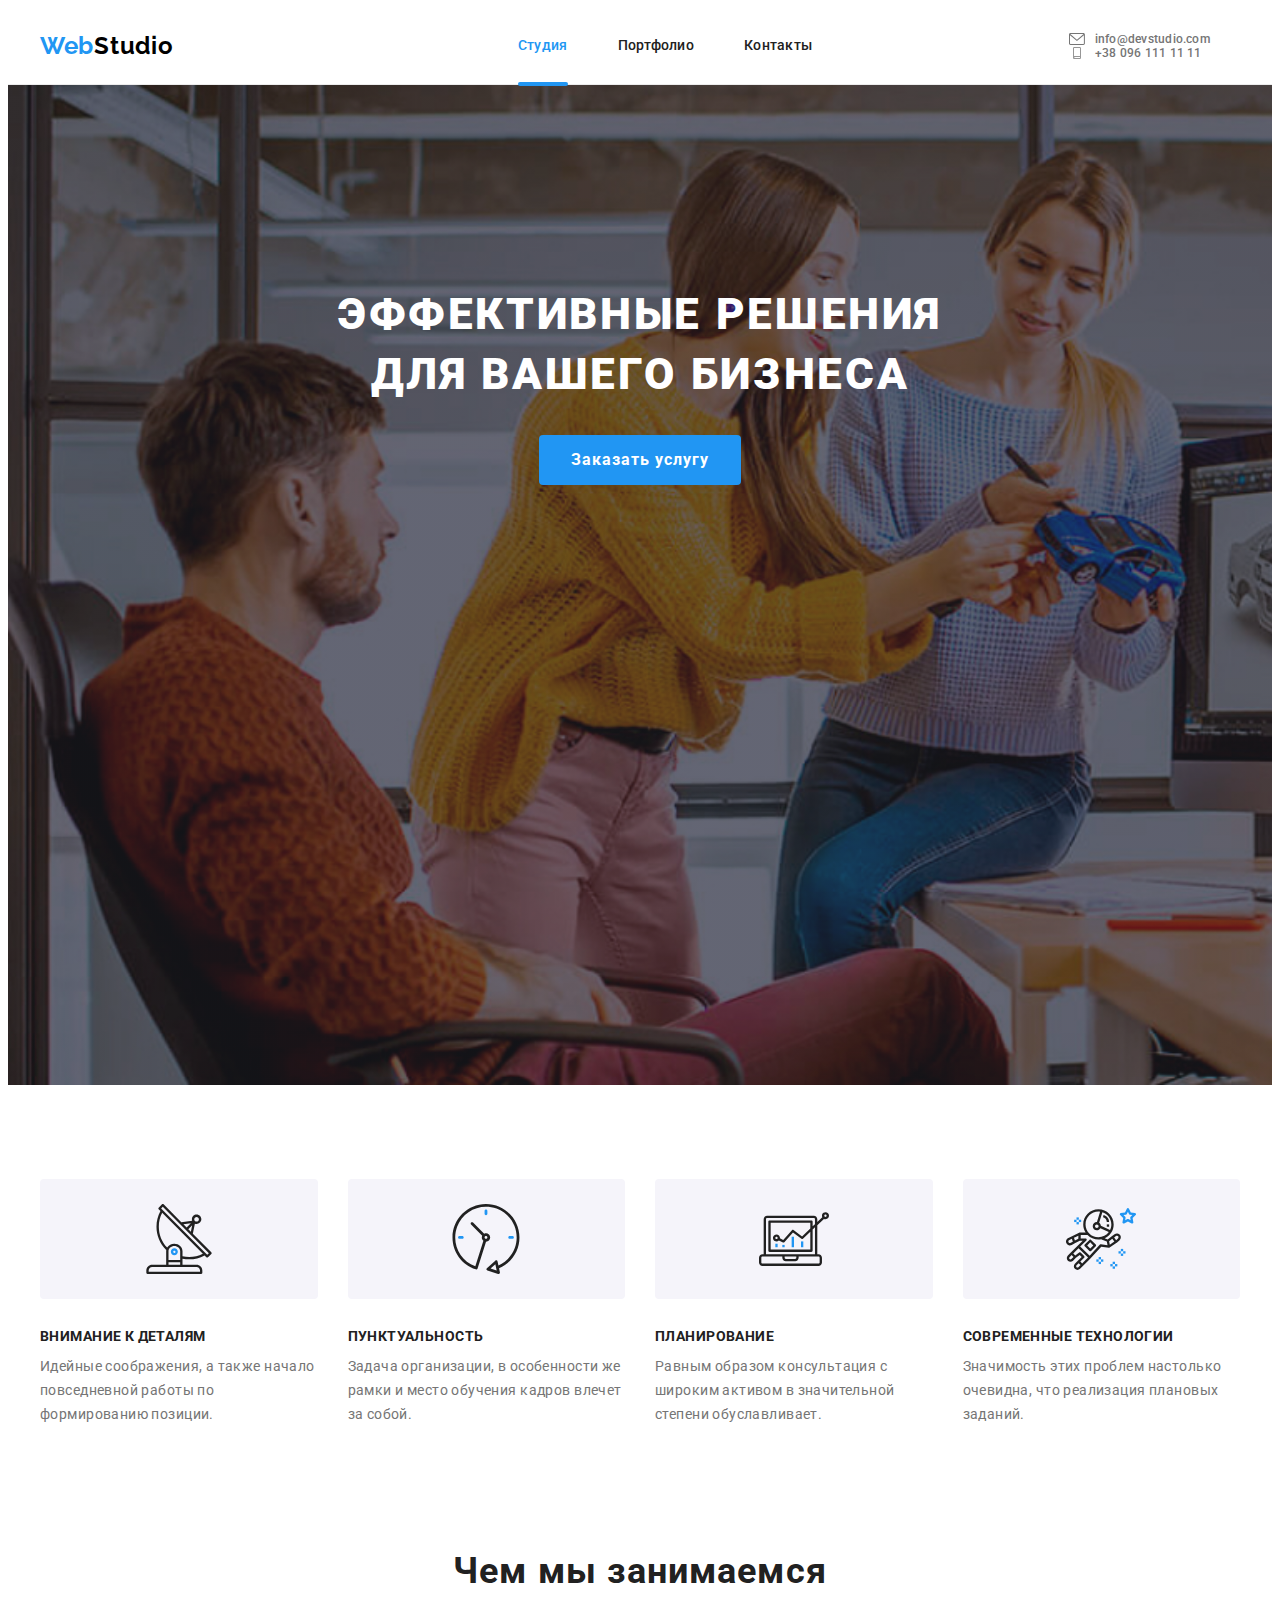
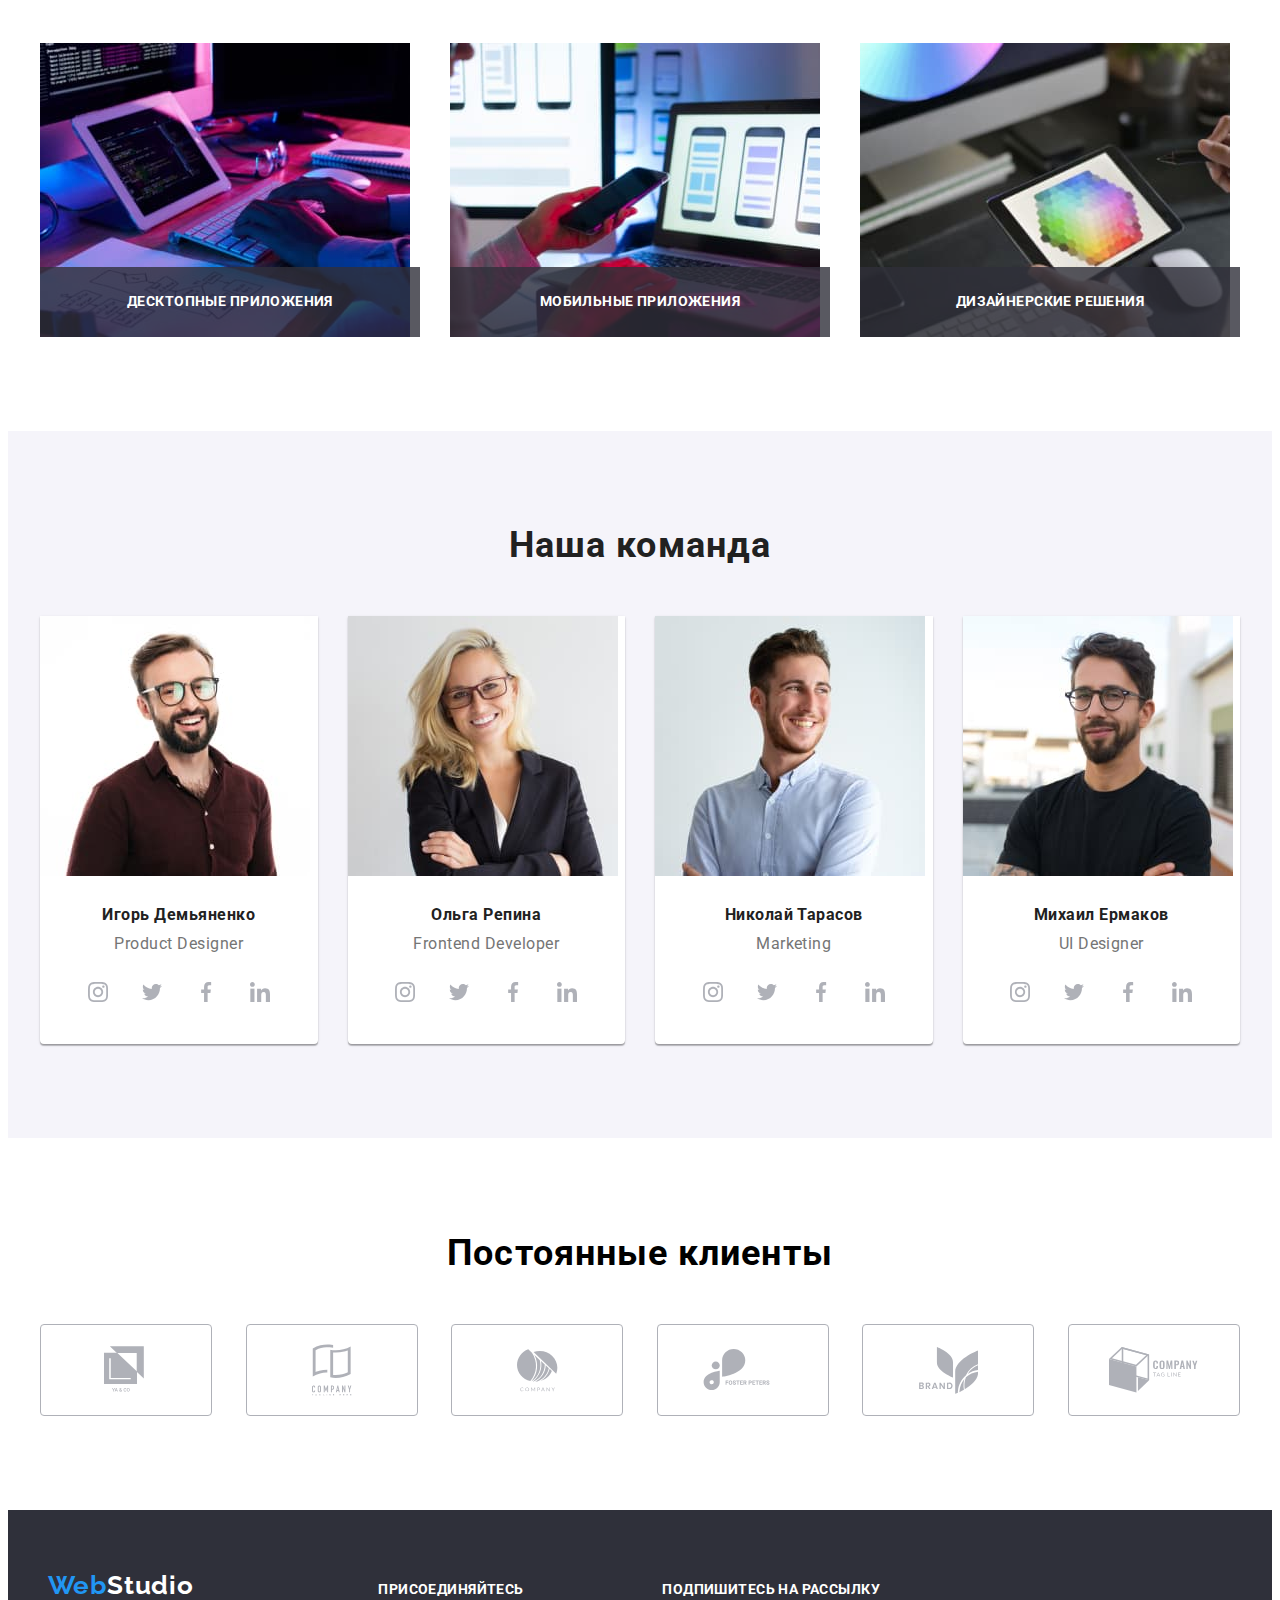
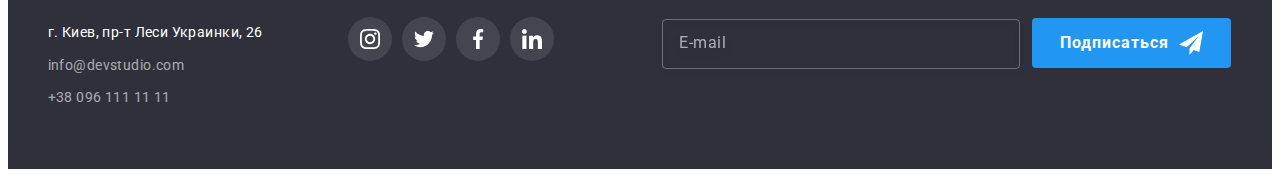
==== commit 5e0ed2d0: "Правки" ====
--- a/index.html
+++ b/index.html
@@ -12,7 +12,8 @@
       crossorigin="anonymous"
     />
     <link rel="preconnect" href="https://fonts.gstatic.com" />
-    <link href="https://fonts.googleapis.com/css2?family=Raleway:wght@700&family=Roboto:wght@400;700&display=swap" rel="stylesheet" />
+
+    <link href="https://fonts.googleapis.com/css2?family=Raleway:wght@400;700&family=Roboto:wght@500;900&display=swap" rel="stylesheet" />
     <link rel="stylesheet" href="css/main.min.css" />
   </head>
   <body>
--- a/css/main.min.css
+++ b/css/main.min.css
@@ -1,2 +1,2 @@
-:root{--main-font-family: Roboto, sans-serif;--main-color: #212121;--second-color: #757575;--blue-color: rgb(33, 150, 243);--white-color: #ffffff;--background-hero-color: #2f303a;--logo-color: #000000;--section-pt-desktop: 94px;--section-pb-desktop: 94px;--section-pt-mobile: 60px;--section-pb-mobile: 60px;--section-pt-tablet: 60px;--section-pb-tablet: 60px;--main-icon-color: #afb1b8}.link{text-decoration:none}.list{list-style:none;list-style-type:none}.address{font-style:normal}h1,h2,h3,h4,h5,h6,p{margin:0}ul,ol{padding:0;margin:0}img{display:block;max-width:100%}body{font-family:Roboto;font-weight:500;color:var(--main-color)}button{border:none}.visually-hidden{position:absolute !important;clip:rect(1px 1px 1px 1px);clip:rect(1px, 1px, 1px, 1px);padding:0 !important;border:0 !important;height:1px !important;width:1px !important;overflow:hidden}.conteiner{padding-left:15px;padding-right:15px}@media screen and (min-width: 480px){.conteiner{width:480px;margin:0 auto}}@media screen and (min-width: 768px){.conteiner{width:768px}}@media screen and (min-width: 1200px){.conteiner{width:1200px}}.header .conteiner{display:flex;align-items:center;justify-content:space-between}.header{padding-top:10px;padding-bottom:10px;border-bottom:1px solid #ececec}@media screen and (max-width: 767px){.menu__list{display:none}.contact__list{display:none}.header__burger{display:flex;align-items:center}.header__burger{background-color:transparent;border:none;padding:0;cursor:pointer}.header__burger:hover{fill:var(--accent-color);outline:none}.header__burger-icon{width:40px;height:40px}}@media screen and (min-width: 768px){.header__burger{display:none}.mobile-menu{display:none}.header{display:flex;justify-content:center;align-items:center;padding-top:21px;padding-bottom:21px;border-bottom:1px solid #ececec;background-color:var(--primary-white-color)}}@media screen and (min-width: 1200px){.header{padding-top:24px;padding-bottom:24px}}.navigation{display:flex;align-items:center}@media screen and (min-width: 768px){.menu__list{display:flex;margin-left:auto}.menu__item{position:relative;list-style:none;font-size:14px;line-height:1.14;letter-spacing:0.02em}.menu__item+.menu__item{margin-left:50px}.menu__link{color:var(--main-color);transition:color,250ms cubic-bezier(0.4, 0, 0.2, 1)}.menu__link:hover,.menu__link:focus{color:var(--blue-color)}.navigation__current{color:var(--blue-color)}.navigation__current::after{position:absolute;display:block;content:'';height:4px;width:100%;margin:0 auto;margin-top:28px;border-radius:2px;background-color:var(--blue-color)}.contact__item:not(:last-child){margin-bottom:10px}.contact__item a{color:var(--second-color)}.contact__link{display:flex;font-family:Roboto;font-style:normal;font-weight:500;font-size:14px;line-height:16px;letter-spacing:0.02em;color:#757575;list-style:none;font-size:12px;line-height:1.17;letter-spacing:0.02em;align-items:center;transition:color,250ms cubic-bezier(0.4, 0, 0.2, 1)}.contact__link:hover,.contact__link:focus{color:var(--blue-color)}.contact__link .contact__icon{width:14px;height:10px;fill:currentColor;margin-right:10px}}@media screen and (min-width: 1200px){.menu__list{margin-left:88px}.contact__list{display:flex;align-items:center;margin-left:auto}.contact__item{font-size:14px;line-height:1.14}.contact__item:not(:last-child){margin-right:30px;margin-bottom:0}.contact__icon{width:16px;height:12px}}.mobile-menu{position:fixed;top:0;left:50%;width:100vw;max-width:480px;height:100vh;padding:48px 40px;transform:translateX(-50%);transition:transform 250ms cubic-bezier(0.4, 0, 0.2, 1);background-color:var(--white-color);opacity:0;visibility:hidden;pointer-events:none;overflow-y:scroll;z-index:100}.mobile-menu.is-open{opacity:1;visibility:visible;pointer-events:auto;z-index:100}.mobile-menu__item{position:relative;font-family:Roboto;font-style:normal;list-style:none;font-weight:500;font-size:40px;line-height:1.18;letter-spacing:0.02em}.mobile-menu__item:not(:first-child){margin-top:32px}.mobile-menu__link{color:var(--main-color);transition:color,250ms cubic-bezier(0.4, 0, 0.2, 1)}.mobile-menu__link-current{color:var(--blue-color);border-bottom:4px solid var(--blue-color);border-radius:2px}.mobile-menu__button{position:absolute;top:10px;right:15px;background:transparent;border:none;padding:0;cursor:pointer}.mobile-menu__button:hover{fill:var(--blue-color);outline:none}.mobile-menu__button-icon{display:flex}.mobile-contacts__list{margin-top:302px}.mobile-contacts__item:first-child a{font-family:Roboto;font-style:normal;font-weight:500;font-size:34px;line-height:1.18;letter-spacing:0.02em;color:var(--blue-color);margin-bottom:32px}.mobile-contacts__item:last-child a{font-family:Roboto;font-style:normal;font-weight:500;font-size:24px;line-height:1.17;letter-spacing:0.02em;color:var(--second-color)}.mobile-contacts__item:first-child{margin-bottom:32px}.mobile-contacts-link{transition:color 250ms cubic-bezier(0.4, 0, 0.2, 1),fill 250ms cubic-bezier(0.4, 0, 0.2, 1)}.mobile-social__list{display:flex;justify-content:flex-start;margin-top:64px;margin-bottom:48px}.mobile-social__link{position:relative;padding-left:10px;padding-right:10px}.mobile-social__item{border-right:1px solid rgba(33,33,33,0.2)}.mobile-social__item:last-child{border-right:none}.mobile-social__link{font-family:Roboto;font-style:normal;font-weight:500;font-size:18px;line-height:1.22;letter-spacing:0.02em;color:var(--blue-color)}.navigation__logo{font-family:Raleway;font-style:normal;font-weight:bold;font-size:24px;line-height:1.16;letter-spacing:0.03em;color:var(--blue-color)}.navigation__logo-span{color:var(--logo-color)}.hero .conteiner{display:flex;align-items:center;flex-direction:column}.hero{background-color:var(--background-hero-color);background-image:linear-gradient(rgba(47,48,58,0.4), rgba(47,48,58,0.4)),url(../images/Fotomobile/Hero/Header.jpg);margin-right:auto;margin-left:auto;text-align:center;min-height:400px;padding-top:118px;padding-bottom:118px;background-repeat:no-repeat;background-size:cover}.hero__heading{max-width:360px;font-weight:900;font-size:26px;line-height:1.62;letter-spacing:0.06em;text-transform:uppercase;margin:0 auto;color:var(--white-color);margin-bottom:30px}@media screen and (min-width: 768px){.hero{background-image:linear-gradient(rgba(47,48,58,0.4), rgba(47,48,58,0.4)),url(../images/Fototablet/Hero/Header.jpg)}}@media screen and (min-width: 1200px){.hero{background-image:linear-gradient(rgba(47,48,58,0.4), rgba(47,48,58,0.4)),url(../images/Desktop/Hero/img.jpg)}.hero__heading{font-weight:900;font-size:44px;line-height:1.36;text-align:center;letter-spacing:0.06em;text-transform:uppercase;color:var(--white-color);max-width:696px;margin:auto;margin-bottom:30px}}.hero__btn{min-width:200px;font-family:var(--main-font-family);font-weight:bold;font-size:16px;line-height:1.875;letter-spacing:0.06em;color:var(--white-color);border-radius:4px;padding:10px 32px;cursor:pointer;background-color:var(--blue-color);transition:background 250ms cubic-bezier(0.4, 0, 0.2, 1),box-shadow 250ms cubic-bezier(0.4, 0, 0.2, 1)}.hero__btn:focus,.hero__btn:hover{background:#1166ac;box-shadow:0px 4px 4px rgba(0,0,0,0.15)}.quality{padding-top:var(--section-pt-mobile);padding-bottom:var(--section-pb-mobile)}.quality__tumb{display:flex;justify-content:center;margin-bottom:30px;background:#f5f4fa;border-radius:4px;padding:25px 100px}.quality__text-box{display:flex;flex-wrap:wrap;justify-content:center}.quality__heading{font-weight:bold;font-size:14px;line-height:1.14;letter-spacing:0.03em;text-transform:uppercase;color:var(--main-color);margin-bottom:10px}.quality__paragraph{font-weight:normal;font-size:14px;line-height:1.71;letter-spacing:0.03em;color:var(--second-color)}.quality__item:not(:last-child){margin-bottom:30px}@media screen and (min-width: 768px){.quality{padding-top:var(--section-pt-tablet);padding-bottom:var(--section-pb-tablet)}.quality__list{display:flex;flex-wrap:wrap}.quality__item{flex-basis:calc(100% / 2 - 15px)}.quality__item:nth-child(2n+1){margin-right:30px}.quality__text-box{display:block}}@media screen and (min-width: 1200px){.quality{padding-top:var(--section-pt-desktop);padding-bottom:var(--section-pb-desktop)}.quality__list{display:flex;flex-wrap:nowrap;margin-left:-30px;margin-top:-30px}.quality__item{flex-basis:calc(100% / 4 - 30px);margin-left:30px;margin-top:30px}.quality__item:nth-child(2n+1){margin-right:0px}}@media screen and (max-width: 1199px){.works{display:none}}@media screen and (min-width: 1200px){.works{padding-bottom:var(--section-pb-desktop)}.works__list{display:flex;margin-left:-30px;margin-top:-30px}.works__item{flex-basis:calc(100% / 3 - 30px);margin-left:30px;margin-top:30px}.works__conteiner{display:flex;position:relative}.works__label{position:absolute;left:0px;bottom:0px;width:100%;padding-top:27px;padding-bottom:27px;background:rgba(47,48,58,0.8);font-family:var(--main-font-family);font-weight:bold;font-size:14px;line-height:1.14;text-align:center;letter-spacing:0.03em;text-transform:uppercase;color:var(--white-color)}.works__title{font-weight:bold;font-size:36px;line-height:1.16;text-align:center;letter-spacing:0.03em;color:var(--main-color);margin-bottom:50px}}.team{background:#f5f4fa;padding-top:var(--section-pt-mobile);padding-bottom:var(--section-pb-mobile);width:100%}.team__list{display:flex;flex-wrap:wrap}.team__header{font-family:var(--main-font-family);font-weight:bold;font-size:28px;line-height:1.17;text-align:center;letter-spacing:0.03em;color:var(--main-color);margin-bottom:30px}.team__box{padding:16px 74px}.team__name{font-weight:700;font-size:16px;line-height:1.18;text-align:center;letter-spacing:0.03em;color:var(--main-color);margin-bottom:10px}.team__item{margin-top:30px;background:var(--white-color);box-shadow:0px 1px 3px rgba(0,0,0,0.12),0px 1px 1px rgba(0,0,0,0.14),0px 2px 1px rgba(0,0,0,0.2);border-radius:0px 0px 4px 4px}.team__position{font-weight:400;font-size:16px;line-height:1.18;text-align:center;letter-spacing:0.03em;color:var(--second-color);margin-bottom:16px}@media screen and (min-width: 768px){.team{padding-top:var(--section-pt-tablet);padding-bottom:var(--section-pb-tablet)}.team__item:nth-child(odd){margin-right:30px}}@media screen and (min-width: 1200px){.team{padding-top:var(--section-pt-desktop);padding-bottom:var(--section-pb-desktop)}.team__header{font-weight:bold;font-size:36px;line-height:1.16;margin-bottom:50px}.team__list{display:flex;margin-left:-30px;margin-top:-30px}.team__item:nth-child(odd){margin-right:0px}.team__item{flex-basis:calc(100% / 4 - 30px);margin-left:30px;margin-top:30px}.team__box{padding:30px 32px}}.social__list{display:flex;justify-content:center}.social__item:not(:last-child){margin-right:10px}.social__link{display:flex;justify-content:center;align-items:center;width:44px;height:44px;border-radius:50%;background-color:var(--white-color);transition:background-color 250ms cubic-bezier(0.4, 0, 0.2, 1)}.social__link:hover,.social__link:focus{background-color:var(--blue-color)}.social__link:hover .social__icon,.social__link:focus .social__icon{fill:var(--white-color)}.social__icon{fill:var(--main-icon-color);transition:fill 250ms cubic-bezier(0.4, 0, 0.2, 1)}.customers{padding-top:var(--section-pt-mobile);padding-bottom:var(--section-pb-mobile)}.customers__heading{font-family:var(--main-font-family);font-weight:bold;font-size:28px;line-height:1.17;text-align:center;letter-spacing:0.03em;color:var(--logo-color);margin-bottom:30px}.customers__list{display:flex;flex-wrap:wrap}.customers__item:nth-child(2n+1){margin-right:30px}.customers__item{margin-top:30px}.customers__link{display:flex;justify-content:center;align-items:center;width:210px;height:90px;border:1px solid #afb1b8;border-radius:4px;transition:border 250ms cubic-bezier(0.4, 0, 0.2, 1)}.customers__link:hover,.customers__link:focus{border:1px solid #2196f3}.customers__link:hover .customers__icon,.customers__link:focus .customers__icon{fill:#2196f3}.customers__icon{fill:#afb1b8;transition:fill 250ms cubic-bezier(0.4, 0, 0.2, 1)}@media screen and (min-width: 768px){.customers{padding-top:var(--section-pt-tablet);padding-bottom:var(--section-pb-tablet)}.customers__list{justify-content:space-between}.customers__link{width:226px}.customers__item:nth-child(2n+1){margin-right:0}}@media screen and (min-width: 1200px){.customers{padding-top:var(--section-pt-desktop);padding-bottom:var(--section-pb-desktop)}.customers__heading{font-family:var(--main-font-family);font-weight:bold;font-size:36px;line-height:1.17;margin-bottom:50px}.customers__item{margin-top:0px}.customers__link{width:170px}}.footer .conteiner{display:flex;flex-direction:column;justify-content:center;align-items:center}.footer{padding-top:var(--section-pt-mobile);padding-bottom:var(--section-pb-mobile);background-color:var(--background-hero-color)}.info-footer{display:flex;flex-direction:column;align-items:center}.logo-footer__link{display:block;font-family:Raleway;font-style:normal;font-weight:bold;font-size:24px;line-height:1.1;text-align:center;letter-spacing:0.03em;color:var(--blue-color);margin-bottom:20px}.logo-footer__span{color:var(--white-color)}.address__map-link{font-weight:normal;font-size:14px;line-height:1.71;letter-spacing:0.03em;color:var(--white-color);text-align:center}.contakt-footer-box__link{font-family:Roboto;font-style:normal;font-weight:normal;font-size:14px;line-height:24px;text-align:center;letter-spacing:0.03em;color:rgba(255,255,255,0.6)}.contakt-footer-box__list{margin-top:8px}.contakt-footer-box__item:not(:last-child){margin-bottom:8px}.footer-social{margin-top:60px}.footer-social__paragraf{font-family:Roboto;font-style:normal;font-weight:bold;font-size:14px;line-height:16px;text-align:center;letter-spacing:0.03em;text-transform:uppercase;color:#ffffff;margin-bottom:20px}.footer-social__list{display:flex}.footer-social__item:not(:last-child){margin-right:10px}.footer-social__link{display:flex;justify-content:center;align-items:center;width:44px;height:44px;border-radius:50%;background:rgba(255,255,255,0.1);transition:background-color 250ms cubic-bezier(0.4, 0, 0.2, 1)}.footer-social__link:focus,.footer-social__link:hover{background-color:var(--blue-color)}.footer-social__link:focus .social-footer__icon,.footer-social__link:hover .social-footer__icon{fill:var(--white-color)}.footer-social__icon{fill:var(--white-color);transition:fill 250ms cubic-bezier(0.4, 0, 0.2, 1)}.footer-form{display:flex;flex-direction:column;align-items:center;margin-top:60px}.footer-form__description{font-family:var(--main-font-family);font-weight:bold;text-transform:uppercase;font-size:14px;line-height:1.14;letter-spacing:0.03em;color:var(--white-color);margin-bottom:20px}.footer-form__input{width:450px;height:50px;border:1px solid rgba(255,255,255,0.3);box-sizing:border-box;filter:drop-shadow(0px 4px 4px rgba(0,0,0,0.15));border-radius:4px;background-color:transparent;outline:none;padding:15px 16px;margin-bottom:20px;color:var(--white-color)}.footer-form__input::placeholder{font-family:var(--main-font-family);font-weight:normal;font-size:16px;line-height:1.25;letter-spacing:0.03em;color:rgba(255,255,255,0.6)}.footer-form__btn{display:flex;align-items:center;max-width:200px;font-family:var(--main-font-family);font-weight:bold;font-size:16px;line-height:1.87;letter-spacing:0.06em;color:var(--white-color);background:var(--blue-color);border-radius:4px;padding:10px 28px;cursor:pointer;transition:background-color,250ms cubic-bezier(0.4, 0, 0.2, 1),box-shadow 250ms cubic-bezier(0.4, 0, 0.2, 1)}.footer-form__btn:focus,.footer-form__btn:hover{background-color:#1166ac;box-shadow:0px 4px 4px rgba(0,0,0,0.15)}.footer-form__icon{fill:var(--white-color);margin-left:10px}@media screen and (min-width: 768px){.footer .conteiner{display:flex;flex-direction:row;flex-wrap:wrap;justify-content:space-around;align-items:baseline}.footer-social{margin-top:0px}}@media screen and (min-width: 1200px){.info-footer{align-items:flex-start;padding-left:0;margin-right:70px}.logo-footer__link{font-size:26px;line-height:1.2}.footer-social{padding:0}.footer-form{flex-direction:row;flex-wrap:wrap;align-items:baseline;max-width:570px;padding:0;margin:0}.footer-form__description{display:block;width:100%;margin-bottom:20px}.footer-form__input{display:flex;flex-direction:row;width:358px}.footer-social{margin-right:93px}.footer-form__input{margin-right:12px}}.backdrop{position:fixed;left:0;top:0;width:100vw;height:100vh;background-color:rgba(0,0,0,0.2);transition:background-color,250ms cubic-bezier(0.4, 0, 0.2, 1)}.modal{display:flex;flex-direction:column;position:absolute;top:50%;left:50%;transform:translate(-50%, -50%);min-width:450px;min-height:609px;padding:40px 40px;background:var(--white-color);box-shadow:0px 1px 3px rgba(0,0,0,0.12),0px 1px 1px rgba(0,0,0,0.14),0px 2px 1px rgba(0,0,0,0.2);border-radius:4px}.modal-close__btn{position:absolute;top:8px;right:8px;width:30px;height:30px;padding:0;background-color:var(--white-color);cursor:pointer;border-radius:50%;border:transparent;border:1px solid rgba(0,0,0,0.1);box-sizing:border-box}.modal-close__btn:hover{fill:var(--blue-color)}.modal-close__btn:focus{fill:var(--blue-color);outline:none}.modal-close__icon{position:absolute;left:50%;top:50%;transform:translate(-50%, -50%)}.is-hidden{opacity:0;visibility:hidden;pointer-events:none}@media screen and (max-width: 480px){.modal{min-width:90vw;min-height:80vh}}@media screen and (min-width: 768px){.modal{width:450px;min-height:609px}}@media screen and (min-width: 1200px){.modal{min-width:528px;min-height:580px}}.modal-form__heading{padding-bottom:12px;font-family:var(--main-font-family);font-weight:bold;font-size:20px;line-height:1.15;text-align:center;letter-spacing:0.03em;color:var(--logo-color)}.modal-form__input{width:100%;height:40px;border:1px solid rgba(33,33,33,0.2);border-radius:4px;padding-left:42px;outline:none;transition:border-color,250ms cubic-bezier(0.4, 0, 0.2, 1)}.modal-form__input:focus{border-color:var(--blue-color)}.modal-form__input:focus+.modal-form__icon{fill:var(--blue-color)}.modal-form{display:flex;flex-direction:column}.modal-form__field{font-family:var(--main-font-family);font-weight:normal;font-size:12px;line-height:1.16;letter-spacing:0.01em;color:#757575;margin-bottom:10px}.modal-form__wrapper{display:block;position:relative;margin-top:4px}.modal-form__icon{position:absolute;left:12px;top:50%;transform:translateY(-50%);transform:fill 250ms cubic-bezier(0.4, 0, 0.2, 1)}.modal-form__check-desc{display:flex;align-items:center;font-family:var(--main-font-family);font-weight:normal;font-size:14px;line-height:2;letter-spacing:0.03em;color:var(--second-color);margin-bottom:30px}.modal-form__check-desc::before{display:block;content:'';width:16px;height:15px;border:2px solid #212121;border-radius:2px;margin-right:8px}.modal-form__term:checked+.modal-form__check-desc::before{border-color:var(--blue-color);background-image:url(../images/Vector.svg);background-color:var(--blue-color);background-origin:padding-box;background-size:contain;background-position-y:center}.modal-form__term:focus+.modal-form__check-desc::before{border-color:var(--blue-color)}.modal-form__message{width:100%;height:120px;border:1px solid rgba(33,33,33,0.2);border-radius:4px;padding:12px 16px;resize:none;outline:none;transition:border-color,250ms cubic-bezier(0.4, 0, 0.2, 1)}.modal-form__message:focus{border-color:var(--blue-color)}.modal-form__message::placeholder{font-family:var(--main-font-family);font-weight:normal;font-size:12px;line-height:1.16;letter-spacing:0.01em;color:rgba(117,117,117,0.5)}.modal-form__btn{align-self:center;min-width:200px;font-family:var(--main-font-family);font-weight:bold;font-size:16px;line-height:1.87;letter-spacing:0.06em;color:var(--white-color);background:var(--blue-color);border-radius:4px;padding:10px 56px;cursor:pointer;transition:background-color,250ms cubic-bezier(0.4, 0, 0.2, 1),box-shadow 250ms cubic-bezier(0.4, 0, 0.2, 1)}.modal-form__btn:focus,.modal-form__btn:hover{box-shadow:0px 4px 4px rgba(0,0,0,0.15);background-color:#1166ac}.filter{padding-top:var(--section-pt-mobile);padding-bottom:var(--section-pb-mobile)}.filter__list{display:flex;flex-wrap:wrap;margin-bottom:25px}.filter__item{display:inline-block}.filter__item:not(:last-child){margin-right:8px;margin-bottom:15px}.filter__btn{min-width:73px;font-weight:500;font-size:16px;line-height:1.6;text-align:center;letter-spacing:0.03em;color:var(--main-color);background:#f5f4fa;border-radius:4px;padding:6px 22px;transition:background-color 250ms cubic-bezier(0.4, 0, 0.2, 1),color 250ms cubic-bezier(0.4, 0, 0.2, 1),box-shadow 250ms cubic-bezier(0.4, 0, 0.2, 1)}.filter__btn:focus,.filter__btn:hover{background:var(--blue-color);color:var(--white-color);box-shadow:0px 3px 1px rgba(0,0,0,0.1),0px 1px 2px rgba(0,0,0,0.08),0px 2px 2px rgba(0,0,0,0.12);cursor:pointer}@media screen and (max-width: 767px){.filter__item:nth-child(n+4){margin-bottom:0}.cards__item{flex-basis:calc(100% - 30px)}}@media screen and (min-width: 768px){.filter__list{justify-content:center;margin-bottom:30px}.cards__item{flex-basis:calc(100% / 2 - 30px)}}@media screen and (min-width: 1200px){.filter{padding-top:var(--section-pt-desktop);padding-bottom:var(--section-pb-desktop)}.filter__list{margin-bottom:50px}.cards__item{flex-basis:calc(100% / 3 - 30px)}}
+:root{--main-font-family: 'Roboto', sans-serif;--main-color: #212121;--second-color: #757575;--blue-color: rgb(33, 150, 243);--white-color: #ffffff;--background-hero-color: #2f303a;--logo-color: #000000;--section-pt-desktop: 94px;--section-pb-desktop: 94px;--section-pt-mobile: 60px;--section-pb-mobile: 60px;--section-pt-tablet: 60px;--section-pb-tablet: 60px;--main-icon-color: #afb1b8}.link{text-decoration:none}.list{list-style:none;list-style-type:none}.address{font-style:normal}h1,h2,h3,h4,h5,h6,p{margin:0}ul,ol{padding:0;margin:0}img{display:block;max-width:100%}body{font-family:var(--main-font-family);font-weight:500;color:var(--main-color)}button{border:none}.visually-hidden{position:absolute !important;clip:rect(1px 1px 1px 1px);clip:rect(1px, 1px, 1px, 1px);padding:0 !important;border:0 !important;height:1px !important;width:1px !important;overflow:hidden}.conteiner{padding-left:15px;padding-right:15px}@media screen and (min-width: 480px){.conteiner{width:480px;margin:0 auto}}@media screen and (min-width: 768px){.conteiner{width:768px}}@media screen and (min-width: 1200px){.conteiner{width:1200px}}.header .conteiner{display:flex;align-items:center;justify-content:space-between}.header{padding-top:10px;padding-bottom:10px;border-bottom:1px solid #ececec}@media screen and (max-width: 767px){.header__burger{display:flex;align-items:center}.header__burger{background-color:transparent;border:none;padding:0;cursor:pointer}.header__burger:hover{fill:var(--blue-color);outline:none}.header__burger-icon{width:40px;height:40px}}@media screen and (min-width: 768px){.header__burger{display:none}.mobile-menu{display:none}.header{display:flex;justify-content:center;align-items:center;padding-top:21px;padding-bottom:21px;border-bottom:1px solid #ececec;background-color:var(--white-color)}}@media screen and (min-width: 1200px){.header{padding-top:24px;padding-bottom:24px}}.navigation{display:flex;align-items:center}.menu__list{display:none}.contact__list{display:none}@media screen and (min-width: 768px){.menu__list{display:flex;margin-left:auto}.menu__item{position:relative;list-style:none;font-size:14px;line-height:1.14;letter-spacing:0.02em;color:var(--second-color)}.menu__item+.menu__item{margin-left:50px}.menu__link{color:var(--main-color);transition:color,250ms cubic-bezier(0.4, 0, 0.2, 1)}.menu__link:hover,.menu__link:focus{color:var(--blue-color)}.navigation__current{color:var(--blue-color)}.navigation__current::after{position:absolute;display:block;content:'';height:4px;width:100%;margin:0 auto;margin-top:28px;border-radius:2px;background-color:var(--blue-color)}.contact__list{display:block}.contact__item{list-style:none;font-weight:500;font-size:12px;line-height:1.17;letter-spacing:0.02em}.contact__item:not(:last-child){margin-bottom:10px}.contact__item a{color:var(--second-color)}.contact__link{display:flex;align-items:center;transition:color,250ms cubic-bezier(0.4, 0, 0.2, 1)}.contact__link:hover,.contact__link:focus{color:var(--blue-color)}.contact__link .contact__icon{fill:currentColor;margin-right:10px}}@media screen and (min-width: 1200px){.menu__list{margin-left:88px}.contact__item:not(:last-child){margin-right:30px;margin-bottom:0}.contact__icon{width:16px;height:12px}}.mobile-menu{position:fixed;top:0;left:50%;width:100vw;max-width:480px;height:100vh;padding:48px 40px;transform:translateX(-50%);transition:transform 250ms cubic-bezier(0.4, 0, 0.2, 1);background-color:var(--white-color);opacity:0;visibility:hidden;pointer-events:none;overflow-y:scroll;z-index:100}.mobile-menu.is-open{opacity:1;visibility:visible;pointer-events:auto;z-index:100}.mobile-menu__item{position:relative;font-family:Roboto;font-style:normal;list-style:none;font-weight:500;font-size:40px;line-height:1.18;letter-spacing:0.02em}.mobile-menu__item:not(:first-child){margin-top:32px}.mobile-menu__link{color:var(--main-color);transition:color,250ms cubic-bezier(0.4, 0, 0.2, 1)}.mobile-menu__link-current{color:var(--blue-color);border-bottom:4px solid var(--blue-color);border-radius:2px}.mobile-menu__button{position:absolute;top:10px;right:15px;background:transparent;border:none;padding:0;cursor:pointer}.mobile-menu__button:hover{fill:var(--blue-color);outline:none}.mobile-menu__button-icon{display:flex}.mobile-contacts__list{margin-top:302px}.mobile-contacts__item:first-child a{font-family:Roboto;font-style:normal;font-weight:500;font-size:34px;line-height:1.18;letter-spacing:0.02em;color:var(--blue-color);margin-bottom:32px}.mobile-contacts__item:last-child a{font-family:Roboto;font-style:normal;font-weight:500;font-size:24px;line-height:1.17;letter-spacing:0.02em;color:var(--second-color)}.mobile-contacts__item:first-child{margin-bottom:32px}.mobile-contacts-link{transition:color 250ms cubic-bezier(0.4, 0, 0.2, 1),fill 250ms cubic-bezier(0.4, 0, 0.2, 1)}.mobile-social__list{display:flex;justify-content:flex-start;margin-top:64px;margin-bottom:48px}.mobile-social__link{position:relative;padding-left:10px;padding-right:10px}.mobile-social__item{border-right:1px solid rgba(33,33,33,0.2)}.mobile-social__item:last-child{border-right:none}.mobile-social__link{font-family:Roboto;font-style:normal;font-weight:500;font-size:18px;line-height:1.22;letter-spacing:0.02em;color:var(--blue-color)}.navigation__logo{font-family:Raleway;font-style:normal;font-weight:bold;font-size:24px;line-height:1.16;letter-spacing:0.03em;color:var(--blue-color)}.navigation__logo-span{color:var(--logo-color)}.hero .conteiner{display:flex;align-items:center;flex-direction:column}.hero{background-color:var(--background-hero-color);background-image:linear-gradient(rgba(47,48,58,0.4), rgba(47,48,58,0.4)),url(../images/Fotomobile/Hero/Header.jpg);margin-right:auto;margin-left:auto;text-align:center;min-height:600px;padding-top:118px;padding-bottom:118px;background-repeat:no-repeat;background-size:cover}.hero__heading{max-width:360px;font-weight:900;font-size:26px;line-height:1.62;letter-spacing:0.06em;text-transform:uppercase;margin:0 auto;color:var(--white-color);margin-bottom:30px}@media screen and (min-width: 768px){.hero{background-image:linear-gradient(rgba(47,48,58,0.4), rgba(47,48,58,0.4)),url(../images/Fototablet/Hero/Header.jpg)}}@media screen and (min-width: 1200px){.hero{padding-top:200px;padding-bottom:200px;background-image:linear-gradient(rgba(47,48,58,0.4), rgba(47,48,58,0.4)),url(../images/Desktop/Hero/Img.jpg)}.hero__heading{font-weight:900;font-size:44px;line-height:1.36;text-align:center;letter-spacing:0.06em;text-transform:uppercase;color:var(--white-color);max-width:696px;margin:auto;margin-bottom:30px}}.hero__btn{min-width:200px;font-family:var(--main-font-family);font-weight:bold;font-size:16px;line-height:1.875;letter-spacing:0.06em;color:var(--white-color);border-radius:4px;padding:10px 32px;cursor:pointer;background-color:var(--blue-color);transition:background 250ms cubic-bezier(0.4, 0, 0.2, 1),box-shadow 250ms cubic-bezier(0.4, 0, 0.2, 1)}.hero__btn:focus,.hero__btn:hover{background:#1166ac;box-shadow:0px 4px 4px rgba(0,0,0,0.15)}.quality{padding-top:var(--section-pt-mobile);padding-bottom:var(--section-pb-mobile)}.quality__tumb{display:flex;justify-content:center;margin-bottom:30px;background:#f5f4fa;border-radius:4px;padding:25px 100px}.quality__text-box{display:flex;flex-wrap:wrap;justify-content:center}.quality__heading{font-weight:bold;font-size:14px;line-height:1.14;letter-spacing:0.03em;text-transform:uppercase;color:var(--main-color);margin-bottom:10px}.quality__paragraph{font-weight:normal;font-size:14px;line-height:1.71;letter-spacing:0.03em;color:var(--second-color)}.quality__item:not(:last-child){margin-bottom:30px}@media screen and (min-width: 768px){.quality{padding-top:var(--section-pt-tablet);padding-bottom:var(--section-pb-tablet)}.quality__list{display:flex;flex-wrap:wrap}.quality__item{flex-basis:calc(100% / 2 - 15px)}.quality__item:nth-child(2n+1){margin-right:30px}.quality__text-box{display:block}}@media screen and (min-width: 1200px){.quality{padding-top:var(--section-pt-desktop);padding-bottom:var(--section-pb-desktop)}.quality__list{display:flex;flex-wrap:nowrap;margin-left:-30px;margin-top:-30px}.quality__item{flex-basis:calc(100% / 4 - 30px);margin-left:30px;margin-top:30px}.quality__item:nth-child(2n+1){margin-right:0px}}@media screen and (max-width: 1199px){.works{display:none}}@media screen and (min-width: 1200px){.works{padding-bottom:var(--section-pb-desktop)}.works__list{display:flex;margin-left:-30px;margin-top:-30px}.works__item{flex-basis:calc(100% / 3 - 30px);margin-left:30px;margin-top:30px}.works__conteiner{display:flex;position:relative}.works__label{position:absolute;left:0px;bottom:0px;width:100%;padding-top:27px;padding-bottom:27px;background:rgba(47,48,58,0.8);font-family:var(--main-font-family);font-weight:bold;font-size:14px;line-height:1.14;text-align:center;letter-spacing:0.03em;text-transform:uppercase;color:var(--white-color)}.works__title{font-weight:bold;font-size:36px;line-height:1.16;text-align:center;letter-spacing:0.03em;color:var(--main-color);margin-bottom:50px}}.team{background:#f5f4fa;padding-top:var(--section-pt-mobile);padding-bottom:var(--section-pb-mobile);width:100%}.team__list{display:flex;flex-wrap:wrap}.team__header{font-family:var(--main-font-family);font-weight:bold;font-size:28px;line-height:1.17;text-align:center;letter-spacing:0.03em;color:var(--main-color);margin-bottom:30px}.team__box{padding:16px 74px}.team__name{font-weight:700;font-size:16px;line-height:1.18;text-align:center;letter-spacing:0.03em;color:var(--main-color);margin-bottom:10px}.team__item{margin-top:30px;background:var(--white-color);box-shadow:0px 1px 3px rgba(0,0,0,0.12),0px 1px 1px rgba(0,0,0,0.14),0px 2px 1px rgba(0,0,0,0.2);border-radius:0px 0px 4px 4px}.team__position{font-weight:400;font-size:16px;line-height:1.18;text-align:center;letter-spacing:0.03em;color:var(--second-color);margin-bottom:16px}@media screen and (min-width: 768px){.team{padding-top:var(--section-pt-tablet);padding-bottom:var(--section-pb-tablet)}.team__item:nth-child(odd){margin-right:30px}}@media screen and (min-width: 1200px){.team{padding-top:var(--section-pt-desktop);padding-bottom:var(--section-pb-desktop)}.team__header{font-weight:bold;font-size:36px;line-height:1.16;margin-bottom:50px}.team__list{display:flex;margin-left:-30px;margin-top:-30px}.team__item:nth-child(odd){margin-right:0px}.team__item{flex-basis:calc(100% / 4 - 30px);margin-left:30px;margin-top:30px}.team__box{padding:30px 32px}}.social__list{display:flex;justify-content:center}.social__item:not(:last-child){margin-right:10px}.social__link{display:flex;justify-content:center;align-items:center;width:44px;height:44px;border-radius:50%;background-color:var(--white-color);transition:background-color 250ms cubic-bezier(0.4, 0, 0.2, 1)}.social__link:hover,.social__link:focus{background-color:var(--blue-color)}.social__link:hover .social__icon,.social__link:focus .social__icon{fill:var(--white-color)}.social__icon{fill:var(--main-icon-color);transition:fill 250ms cubic-bezier(0.4, 0, 0.2, 1)}.customers{padding-top:var(--section-pt-mobile);padding-bottom:var(--section-pb-mobile)}.customers__heading{font-family:var(--main-font-family);font-weight:bold;font-size:28px;line-height:1.17;text-align:center;letter-spacing:0.03em;color:var(--logo-color);margin-bottom:30px}.customers__list{display:flex;flex-wrap:wrap}.customers__item:nth-child(2n+1){margin-right:30px}.customers__item{margin-top:30px}.customers__link{display:flex;justify-content:center;align-items:center;width:210px;height:90px;border:1px solid #afb1b8;border-radius:4px;transition:border 250ms cubic-bezier(0.4, 0, 0.2, 1)}.customers__link:hover,.customers__link:focus{border:1px solid #2196f3}.customers__link:hover .customers__icon,.customers__link:focus .customers__icon{fill:#2196f3}.customers__icon{fill:#afb1b8;transition:fill 250ms cubic-bezier(0.4, 0, 0.2, 1)}@media screen and (min-width: 768px){.customers{padding-top:var(--section-pt-tablet);padding-bottom:var(--section-pb-tablet)}.customers__list{justify-content:space-between}.customers__link{width:226px}.customers__item:nth-child(2n+1){margin-right:0}}@media screen and (min-width: 1200px){.customers{padding-top:var(--section-pt-desktop);padding-bottom:var(--section-pb-desktop)}.customers__heading{font-family:var(--main-font-family);font-weight:bold;font-size:36px;line-height:1.17;margin-bottom:50px}.customers__item{margin-top:0px}.customers__link{width:170px}}.footer .conteiner{display:flex;flex-direction:column;justify-content:center;align-items:center}.footer{padding-top:var(--section-pt-mobile);padding-bottom:var(--section-pb-mobile);background-color:var(--background-hero-color)}.info-footer{display:flex;flex-direction:column;align-items:center}.logo-footer__link{display:block;font-family:Raleway;font-style:normal;font-weight:bold;font-size:24px;line-height:1.1;text-align:center;letter-spacing:0.03em;color:var(--blue-color);margin-bottom:20px}.logo-footer__span{color:var(--white-color)}.address__map-link{font-weight:normal;font-size:14px;line-height:1.71;letter-spacing:0.03em;color:var(--white-color);text-align:center}.contakt-footer-box__link{font-family:Roboto;font-style:normal;font-weight:normal;font-size:14px;line-height:24px;text-align:center;letter-spacing:0.03em;color:rgba(255,255,255,0.6)}.contakt-footer-box__list{margin-top:8px}.contakt-footer-box__item:not(:last-child){margin-bottom:8px}.footer-social{margin-top:60px}.footer-social__paragraf{font-family:Roboto;font-style:normal;font-weight:bold;font-size:14px;line-height:16px;text-align:center;letter-spacing:0.03em;text-transform:uppercase;color:#ffffff;margin-bottom:20px}.footer-social__list{display:flex}.footer-social__item:not(:last-child){margin-right:10px}.footer-social__link{display:flex;justify-content:center;align-items:center;width:44px;height:44px;border-radius:50%;background:rgba(255,255,255,0.1);transition:background-color 250ms cubic-bezier(0.4, 0, 0.2, 1)}.footer-social__link:focus,.footer-social__link:hover{background-color:var(--blue-color)}.footer-social__link:focus .social-footer__icon,.footer-social__link:hover .social-footer__icon{fill:var(--white-color)}.footer-social__icon{fill:var(--white-color);transition:fill 250ms cubic-bezier(0.4, 0, 0.2, 1)}.footer-form{display:flex;flex-direction:column;align-items:center;margin-top:60px}.footer-form__description{font-family:var(--main-font-family);font-weight:bold;text-transform:uppercase;font-size:14px;line-height:1.14;letter-spacing:0.03em;color:var(--white-color);margin-bottom:20px}.footer-form__input{width:450px;height:50px;border:1px solid rgba(255,255,255,0.3);box-sizing:border-box;filter:drop-shadow(0px 4px 4px rgba(0,0,0,0.15));border-radius:4px;background-color:transparent;outline:none;padding:15px 16px;margin-bottom:20px;color:var(--white-color)}.footer-form__input::placeholder{font-family:var(--main-font-family);font-weight:normal;font-size:16px;line-height:1.25;letter-spacing:0.03em;color:rgba(255,255,255,0.6)}.footer-form__btn{display:flex;align-items:center;max-width:200px;font-family:var(--main-font-family);font-weight:bold;font-size:16px;line-height:1.87;letter-spacing:0.06em;color:var(--white-color);background:var(--blue-color);border-radius:4px;padding:10px 28px;cursor:pointer;transition:background-color,250ms cubic-bezier(0.4, 0, 0.2, 1),box-shadow 250ms cubic-bezier(0.4, 0, 0.2, 1)}.footer-form__btn:focus,.footer-form__btn:hover{background-color:#1166ac;box-shadow:0px 4px 4px rgba(0,0,0,0.15)}.footer-form__icon{fill:var(--white-color);margin-left:10px}@media screen and (min-width: 768px){.footer .conteiner{display:flex;flex-direction:row;flex-wrap:wrap;justify-content:space-around;align-items:baseline}.footer-social{margin-top:0px}}@media screen and (min-width: 1200px){.info-footer{align-items:flex-start;padding-left:0;margin-right:70px}.logo-footer__link{font-size:26px;line-height:1.2}.footer-social{padding:0}.footer-form{flex-direction:row;flex-wrap:wrap;align-items:baseline;max-width:570px;padding:0;margin:0}.footer-form__description{display:block;width:100%;margin-bottom:20px}.footer-form__input{display:flex;flex-direction:row;width:358px}.footer-social{margin-right:93px}.footer-form__input{margin-right:12px}}.backdrop{position:fixed;left:0;top:0;width:100vw;height:100vh;background-color:rgba(0,0,0,0.2);transition:background-color,250ms cubic-bezier(0.4, 0, 0.2, 1)}.modal{display:flex;flex-direction:column;position:absolute;top:50%;left:50%;transform:translate(-50%, -50%);min-width:450px;min-height:609px;padding:40px 40px;background:var(--white-color);box-shadow:0px 1px 3px rgba(0,0,0,0.12),0px 1px 1px rgba(0,0,0,0.14),0px 2px 1px rgba(0,0,0,0.2);border-radius:4px}.modal-close__btn{position:absolute;top:8px;right:8px;width:30px;height:30px;padding:0;background-color:var(--white-color);cursor:pointer;border-radius:50%;border:transparent;border:1px solid rgba(0,0,0,0.1);box-sizing:border-box}.modal-close__btn:hover{fill:var(--blue-color)}.modal-close__btn:focus{fill:var(--blue-color);outline:none}.modal-close__icon{position:absolute;left:50%;top:50%;transform:translate(-50%, -50%)}.is-hidden{opacity:0;visibility:hidden;pointer-events:none}@media screen and (max-width: 480px){.modal{min-width:90vw;min-height:80vh}}@media screen and (min-width: 768px){.modal{width:450px;min-height:609px}}@media screen and (min-width: 1200px){.modal{min-width:528px;min-height:580px}}.modal-form__heading{padding-bottom:12px;font-family:var(--main-font-family);font-weight:bold;font-size:20px;line-height:1.15;text-align:center;letter-spacing:0.03em;color:var(--logo-color)}.modal-form__input{width:100%;height:40px;border:1px solid rgba(33,33,33,0.2);border-radius:4px;padding-left:42px;outline:none;transition:border-color,250ms cubic-bezier(0.4, 0, 0.2, 1)}.modal-form__input:focus{border-color:var(--blue-color)}.modal-form__input:focus+.modal-form__icon{fill:var(--blue-color)}.modal-form{display:flex;flex-direction:column}.modal-form__field{font-family:var(--main-font-family);font-weight:normal;font-size:12px;line-height:1.16;letter-spacing:0.01em;color:#757575;margin-bottom:10px}.modal-form__wrapper{display:block;position:relative;margin-top:4px}.modal-form__icon{position:absolute;left:12px;top:50%;transform:translateY(-50%);transform:fill 250ms cubic-bezier(0.4, 0, 0.2, 1)}.modal-form__check-desc{display:flex;align-items:center;font-family:var(--main-font-family);font-weight:normal;font-size:14px;line-height:2;letter-spacing:0.03em;color:var(--second-color);margin-bottom:30px}.modal-form__check-desc::before{display:block;content:'';width:16px;height:15px;border:2px solid #212121;border-radius:2px;margin-right:8px}.modal-form__term:checked+.modal-form__check-desc::before{border-color:var(--blue-color);background-image:url(../images/Vector.svg);background-color:var(--blue-color);background-origin:padding-box;background-size:contain;background-position-y:center}.modal-form__term:focus+.modal-form__check-desc::before{border-color:var(--blue-color)}.modal-form__message{width:100%;height:120px;border:1px solid rgba(33,33,33,0.2);border-radius:4px;padding:12px 16px;resize:none;outline:none;transition:border-color,250ms cubic-bezier(0.4, 0, 0.2, 1)}.modal-form__message:focus{border-color:var(--blue-color)}.modal-form__message::placeholder{font-family:var(--main-font-family);font-weight:normal;font-size:12px;line-height:1.16;letter-spacing:0.01em;color:rgba(117,117,117,0.5)}.modal-form__btn{align-self:center;min-width:200px;font-family:var(--main-font-family);font-weight:bold;font-size:16px;line-height:1.87;letter-spacing:0.06em;color:var(--white-color);background:var(--blue-color);border-radius:4px;padding:10px 56px;cursor:pointer;transition:background-color,250ms cubic-bezier(0.4, 0, 0.2, 1),box-shadow 250ms cubic-bezier(0.4, 0, 0.2, 1)}.modal-form__btn:focus,.modal-form__btn:hover{box-shadow:0px 4px 4px rgba(0,0,0,0.15);background-color:#1166ac}.filter{padding-top:var(--section-pt-mobile);padding-bottom:var(--section-pb-mobile)}.filter__list{display:flex;flex-wrap:wrap;margin-bottom:25px}.filter__item{display:inline-block}.filter__item:not(:last-child){margin-right:8px;margin-bottom:15px}.filter__btn{min-width:73px;font-weight:500;font-size:16px;line-height:1.6;text-align:center;letter-spacing:0.03em;color:var(--main-color);background:#f5f4fa;border-radius:4px;padding:6px 22px;transition:background-color 250ms cubic-bezier(0.4, 0, 0.2, 1),color 250ms cubic-bezier(0.4, 0, 0.2, 1),box-shadow 250ms cubic-bezier(0.4, 0, 0.2, 1)}.filter__btn:focus,.filter__btn:hover{background:var(--blue-color);color:var(--white-color);box-shadow:0px 3px 1px rgba(0,0,0,0.1),0px 1px 2px rgba(0,0,0,0.08),0px 2px 2px rgba(0,0,0,0.12);cursor:pointer}@media screen and (max-width: 767px){.filter__item:nth-child(n+4){margin-bottom:0}.cards__item{flex-basis:calc(100% - 30px)}}@media screen and (min-width: 768px){.filter__list{justify-content:center;margin-bottom:30px}.cards__item{flex-basis:calc(100% / 2 - 30px)}}@media screen and (min-width: 1200px){.filter{padding-top:var(--section-pt-desktop);padding-bottom:var(--section-pb-desktop)}.filter__list{margin-bottom:50px}.cards{display:flex;flex-wrap:wrap;margin-left:-30px;margin-top:-30px}.cards__item{flex-basis:calc(100% / 3 - 30px);margin-left:30px;margin-top:30px;transition:box-shadow 250ms cubic-bezier(0.4, 0, 0.2, 1)}.cards__link{display:inline-block;transition:box-shadow 250ms cubic-bezier(0.4, 0, 0.2, 1)}.cards__link:hover,.cards__link:focus{box-shadow:0px 4px 4px rgba(0,0,0,0.25)}.cards__link:hover .overlay__text,.cards__link:focus .overlay__text{transform:translateY(0%)}.cards__overlay{position:relative;overflow:hidden}.overlay__text{height:100%;position:absolute;left:0px;top:0px;padding:63px 24px;font-family:var(--main-font-family);font-weight:normal;font-size:18px;line-height:1.6;letter-spacing:0.03em;color:var(--white-color);background:rgba(33,150,243,0.9);transform:translateY(100%);transition:transform 250ms cubic-bezier(0.4, 0, 0.2, 1)}.cards__text{padding:20px 24px;border:1px solid #eeeeee}.cards__heading{font-family:var(--main-font-family);font-weight:bold;font-size:18px;line-height:2;letter-spacing:0.06em;color:var(--main-color);margin-top:20px;margin-bottom:0px}.cards__paragraph{font-family:var(--main-font-family);font-weight:normal;font-size:16px;line-height:1.9;letter-spacing:0.03em;color:var(--second-color);margin-top:4px}}
 /*# sourceMappingURL=main.min.css.map */